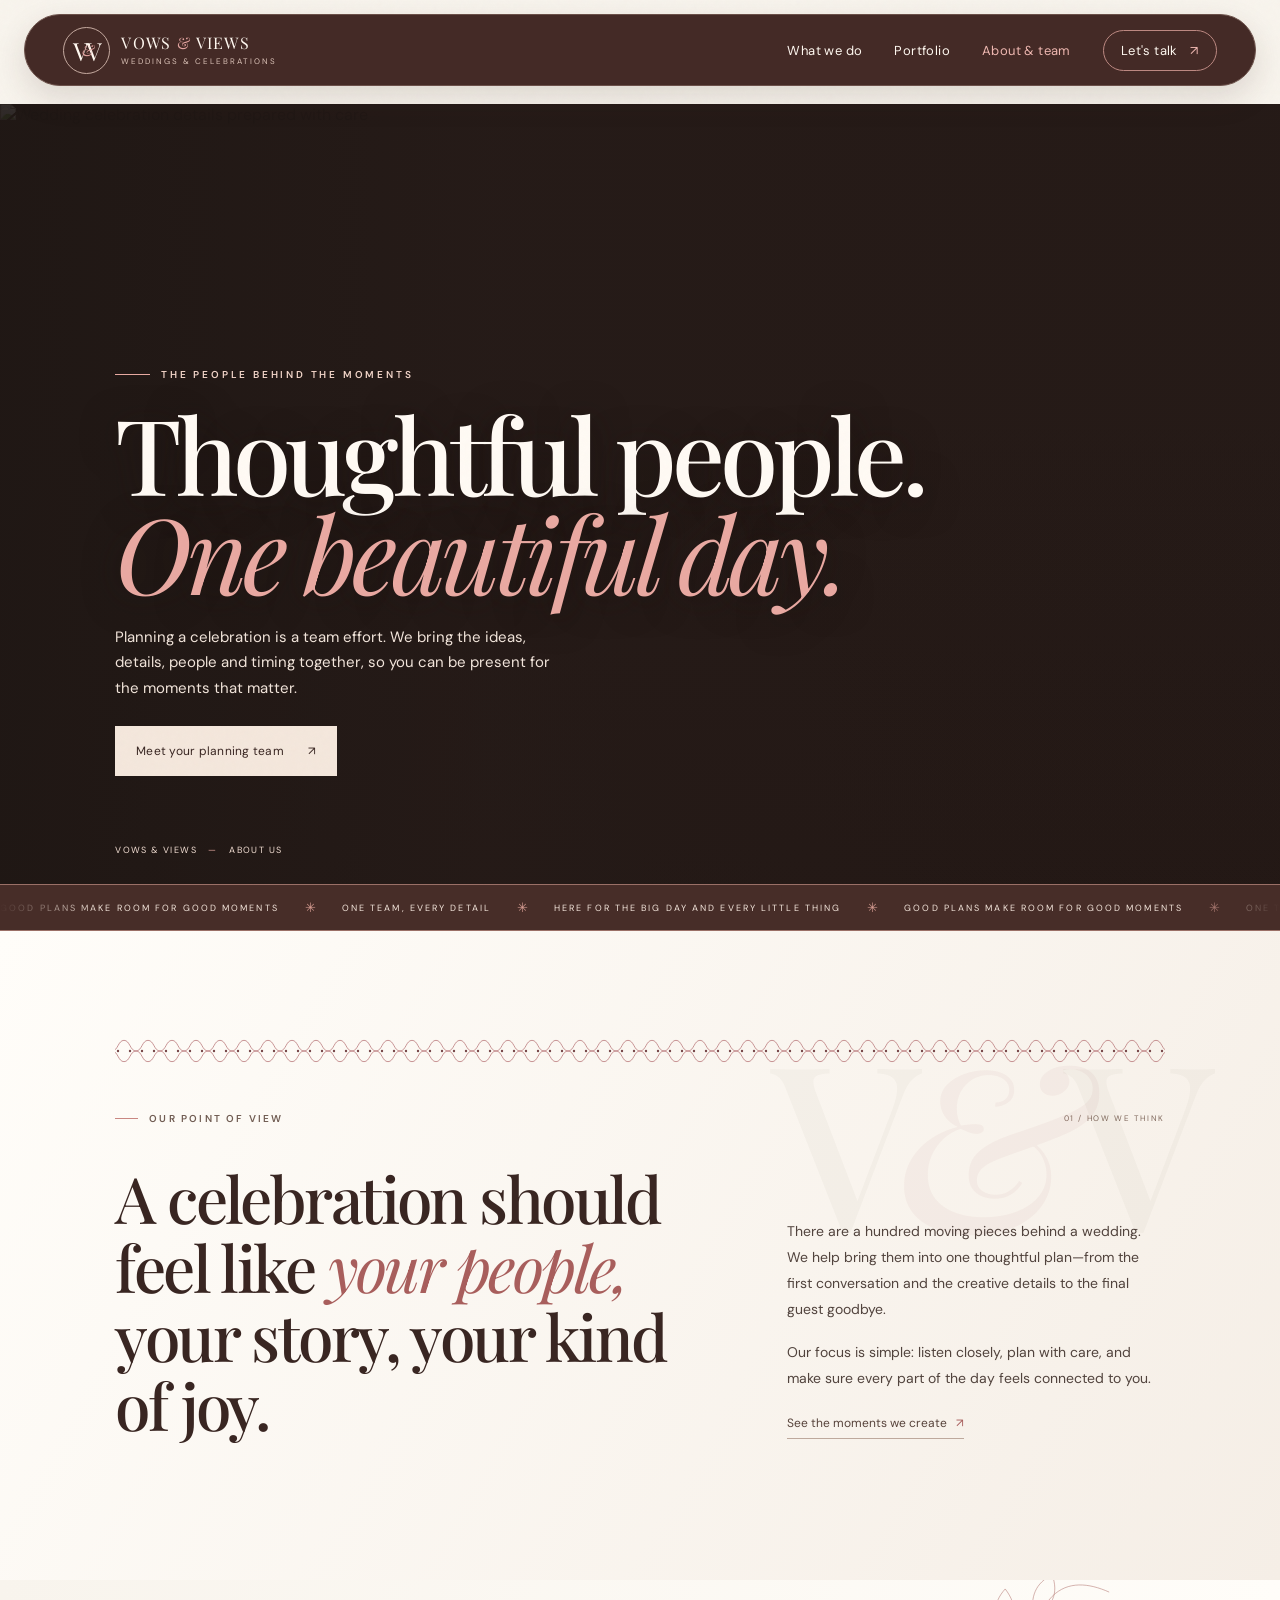
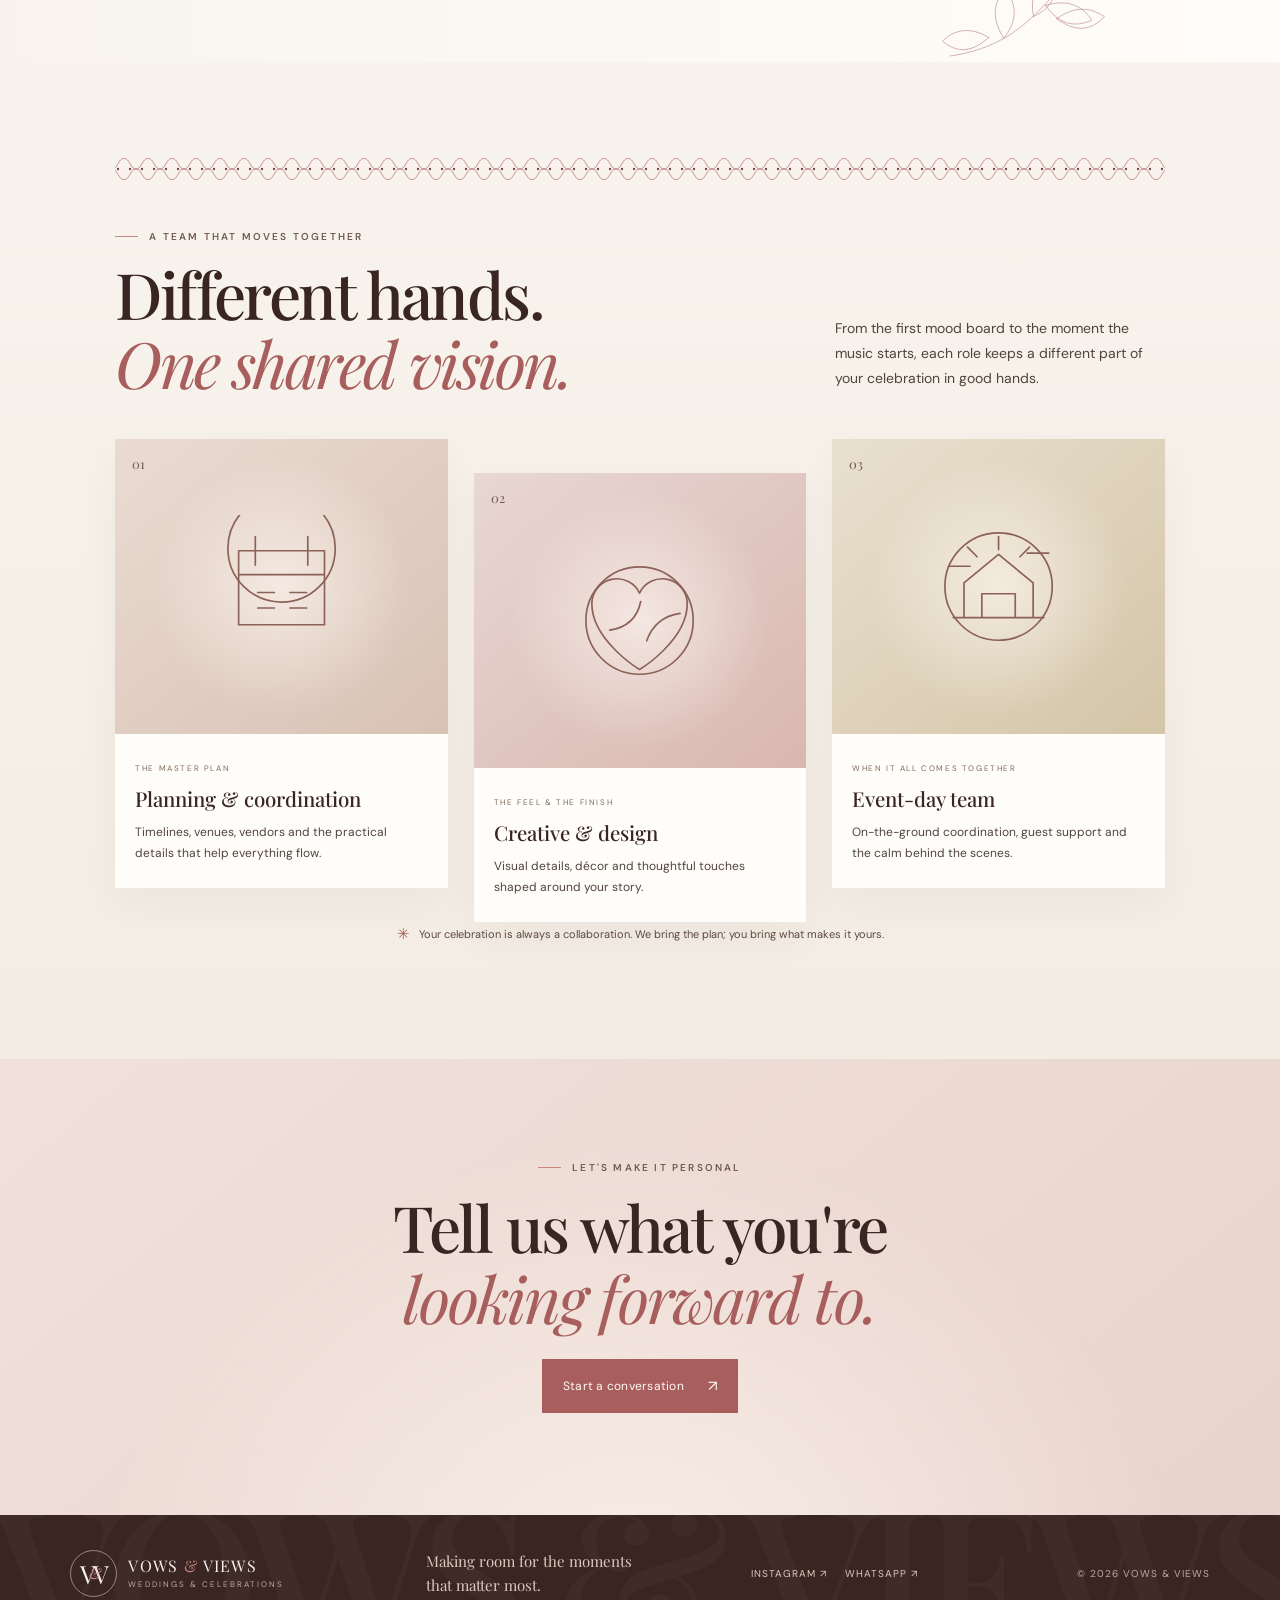
==== about.html @ a7053f5e "Build Vows and Views website" ====
<!doctype html>
<html lang="en">
<head>
  <meta charset="UTF-8" />
  <meta name="viewport" content="width=device-width, initial-scale=1" />
  <meta name="theme-color" content="#f8f4ed" />
  <meta name="description" content="Meet the planning, design and event-day roles that bring Vows & Views celebrations together." />
  <title>About & Team — Vows & Views</title>
  <link rel="preconnect" href="https://fonts.googleapis.com"><link rel="preconnect" href="https://fonts.gstatic.com" crossorigin>
  <link href="https://fonts.googleapis.com/css2?family=DM+Sans:wght@400;500;600;700&family=Playfair+Display:wght@400;500;600&display=swap" rel="stylesheet">
  <link rel="stylesheet" href="styles.css?v=restore-motif-1" />
  <link rel="stylesheet" href="motif.css?v=restore-1" />
  <link rel="stylesheet" href="about.css?v=restore-motif-1" />
</head>
<body class="about-page">
  <header class="site-header">
    <a class="brand" href="index.html" aria-label="Vows and Views home"><span class="brand-mark">V<span>&</span>V</span><span class="brand-name">VOWS <i>&</i> VIEWS<small>WEDDINGS & CELEBRATIONS</small></span></a>
    <button class="menu-toggle" aria-label="Open navigation" aria-expanded="false"><span></span><span></span></button>
    <nav class="navigation" aria-label="Main navigation"><a href="index.html#services">What we do</a><a href="portfolio.html">Portfolio</a><a class="active" href="about.html">About & team</a><a class="nav-cta" href="index.html#contact">Let's talk <span>↗</span></a></nav>
  </header>
  <main>
    <section class="about-hero">
      <div class="about-hero-image"><img src="https://images.unsplash.com/photo-1519225421980-715cb0215aed?auto=format&fit=crop&w=1800&q=85" alt="Wedding celebration details prepared with care"><div class="about-image-wash"></div></div>
      <div class="about-hero-copy"><p class="eyebrow"><span></span> THE PEOPLE BEHIND THE MOMENTS</p><h1>Thoughtful people.<br><em>One beautiful day.</em></h1><p>Planning a celebration is a team effort. We bring the ideas, details, people and timing together, so you can be present for the moments that matter.</p><a class="button button-light" href="index.html#contact">Meet your planning team <span>↗</span></a></div>
      <div class="about-hero-index">VOWS & VIEWS <span>—</span> ABOUT US</div>
    </section>
    <div class="cinema-marquee" aria-label="Thoughtful planning, beautiful celebrations"><div class="cinema-marquee-track"><span>GOOD PLANS MAKE ROOM FOR GOOD MOMENTS</span><i>✳</i><span>ONE TEAM, EVERY DETAIL</span><i>✳</i><span>HERE FOR THE BIG DAY AND EVERY LITTLE THING</span><i>✳</i><span>GOOD PLANS MAKE ROOM FOR GOOD MOMENTS</span><i>✳</i><span>ONE TEAM, EVERY DETAIL</span><i>✳</i><span>HERE FOR THE BIG DAY AND EVERY LITTLE THING</span><i>✳</i></div></div>
    <section class="about-story section-pad">
      <div class="about-story-label"><p class="eyebrow"><span></span> OUR POINT OF VIEW</p><span class="story-index">01 / HOW WE THINK</span></div>
      <div class="about-story-content"><h2>A celebration should feel like <em>your people,</em> your story, your kind of joy.</h2><div><p>There are a hundred moving pieces behind a wedding. We help bring them into one thoughtful plan—from the first conversation and the creative details to the final guest goodbye.</p><p>Our focus is simple: listen closely, plan with care, and make sure every part of the day feels connected to you.</p><a class="text-link" href="portfolio.html">See the moments we create <span>↗</span></a></div></div>
      <div class="about-story-mark" aria-hidden="true">V<span>&</span>V</div>
    </section>
    <div class="botanical-break" aria-hidden="true"><svg viewBox="0 0 240 110"><path d="M4 102C65 93 101 68 141 22 162 1 190 4 217 16M76 78C60 52 61 31 78 12c17 22 16 44-2 66Zm40-29c-5-27 3-45 25-56 9 25 1 44-25 56Zm16-15c27-8 48-2 62 20-25 11-45 4-62-20Zm-76 43c-24-14-45-12-62 5 20 17 40 15 62-5Zm91-25c22-16 43-17 64-3-18 20-39 21-64 3Z"/></svg></div>
    <section class="team-section section-pad">
      <div class="team-heading"><div><p class="eyebrow"><span></span> A TEAM THAT MOVES TOGETHER</p><h2>Different hands.<br><em>One shared vision.</em></h2></div><p>From the first mood board to the moment the music starts, each role keeps a different part of your celebration in good hands.</p></div>
      <div class="team-grid">
        <article class="team-card"><div class="team-card-art art-plan"><span>01</span><svg viewBox="0 0 120 120" aria-hidden="true"><path d="M24 30h72v62H24zM38 18v24M82 18v24M24 50h72M40 65h14M67 65h14M40 78h14M67 78h14"/><circle cx="60" cy="28" r="45"/></svg></div><div class="team-card-copy"><span>THE MASTER PLAN</span><h3>Planning & coordination</h3><p>Timelines, venues, vendors and the practical details that help everything flow.</p></div></article>
        <article class="team-card"><div class="team-card-art art-design"><span>02</span><svg viewBox="0 0 120 120" aria-hidden="true"><path d="M60 101s-40-24-40-55a21 21 0 0 1 40-9 21 21 0 0 1 40 9c0 31-40 55-40 55ZM35 68c14-2 23-10 26-24M66 77c5-14 14-21 28-23"/><circle cx="60" cy="60" r="45"/></svg></div><div class="team-card-copy"><span>THE FEEL & THE FINISH</span><h3>Creative & design</h3><p>Visual details, décor and thoughtful touches shaped around your story.</p></div></article>
        <article class="team-card"><div class="team-card-art art-day"><span>03</span><svg viewBox="0 0 120 120" aria-hidden="true"><path d="M22 86h76M31 86V57l29-24 29 24v29M46 86V66h28v20M18 43h18M84 32h18M60 18v11M34 27l8 8M86 27l-8 8"/><circle cx="60" cy="60" r="45"/></svg></div><div class="team-card-copy"><span>WHEN IT ALL COMES TOGETHER</span><h3>Event-day team</h3><p>On-the-ground coordination, guest support and the calm behind the scenes.</p></div></article>
      </div>
      <p class="team-note"><span>✳</span> Your celebration is always a collaboration. We bring the plan; you bring what makes it yours.</p>
    </section>
    <section class="about-cta"><p class="eyebrow"><span></span> LET'S MAKE IT PERSONAL</p><h2>Tell us what you're<br><em>looking forward to.</em></h2><a class="button button-rose" href="index.html#contact">Start a conversation <span>↗</span></a></section>
  </main>
  <footer class="footer"><a class="brand footer-brand" href="index.html"><span class="brand-mark">V<span>&</span>V</span><span class="brand-name">VOWS <i>&</i> VIEWS<small>WEDDINGS & CELEBRATIONS</small></span></a><p>Making room for the moments<br>that matter most.</p><div class="footer-social"><a href="index.html#contact">INSTAGRAM ↗</a><a href="index.html#contact">WHATSAPP ↗</a></div><span class="copyright">© 2026 VOWS & VIEWS</span></footer>
  <script src="https://cdnjs.cloudflare.com/ajax/libs/gsap/3.13.0/gsap.min.js" defer></script>
  <script src="https://cdnjs.cloudflare.com/ajax/libs/gsap/3.13.0/ScrollTrigger.min.js" defer></script>
  <script src="script.js?v=restore-motif-1" defer></script>
</body>
</html>
---- styles.css ----
:root{--ivory:#f8f4ed;--paper:#fffdf9;--brown:#4c302b;--ink:#342421;--rose:#c98782;--rose-dark:#a85e5c;--muted:#857a71;--line:#e6ddd2;--serif:'Playfair Display',Georgia,serif;--sans:'DM Sans',Arial,sans-serif}*{box-sizing:border-box}html{scroll-behavior:smooth}body{margin:0;background:var(--ivory);color:var(--ink);font-family:var(--sans);-webkit-font-smoothing:antialiased}a{color:inherit;text-decoration:none}.site-header{height:82px;padding:0 7.4%;display:flex;align-items:center;justify-content:space-between;border-bottom:1px solid rgba(76,48,43,.1);position:relative;z-index:5;background:var(--ivory)}.brand{display:flex;align-items:center;gap:11px;color:var(--brown)}.brand-mark{position:relative;font-family:var(--serif);font-size:25px;letter-spacing:-3px;white-space:nowrap;border:1px solid #bda79b;border-radius:50%;width:47px;height:47px;flex:0 0 47px;display:flex;align-items:center;justify-content:center;padding-right:2px}.brand-mark span{position:absolute;font-style:italic;color:var(--rose);font-size:15px;left:50%;top:50%;transform:translate(-50%,-50%)}.brand-name{font-family:var(--serif);font-size:17px;letter-spacing:1.3px;line-height:1}.brand-name i{color:var(--rose);font-style:normal}.brand-name small{font-family:var(--sans);display:block;font-size:7px;letter-spacing:2px;margin-top:6px;color:#90796d}.navigation{display:flex;align-items:center;gap:39px;font-size:11px;letter-spacing:.4px;color:#594742}.navigation>a:not(.nav-cta):hover,.footer-social a:hover{color:var(--rose-dark)}.nav-cta{border-bottom:1px solid var(--rose-dark);padding:11px 0;color:var(--brown)}.nav-cta span{margin-left:12px;color:var(--rose-dark)}.menu-toggle{display:none}.hero{min-height:650px;height:calc(100svh - 82px);max-height:840px;padding:5.1% 7.4% 5.4%;display:grid;grid-template-columns:.86fr 1.14fr;gap:5.4%;position:relative}.hero-copy{display:flex;flex-direction:column;justify-content:center;align-items:flex-start;padding:0 0 34px}.eyebrow{font-size:9px;letter-spacing:2px;font-weight:600;color:#886b5d;display:flex;align-items:center;gap:11px;margin:0 0 23px}.eyebrow>span{width:23px;height:1px;background:var(--rose)}h1,h2,h3,p{margin-top:0}.hero h1{font:500 clamp(52px,6.25vw,88px)/.99 var(--serif);letter-spacing:-2.7px;color:var(--brown);margin:0 0 24px}.hero h1 em,h2 em{font-weight:400;color:var(--rose-dark)}.hero-intro{font-size:13px;line-height:1.8;color:#74675f;max-width:330px;margin-bottom:27px}.hero-actions{display:flex;align-items:center;gap:24px}.button{display:inline-flex;align-items:center;gap:25px;padding:15px 19px;font-size:10px;letter-spacing:.25px;transition:transform .2s,background .2s}.button:hover{transform:translateY(-2px)}.button-dark{background:var(--brown);color:#fffaf4}.button-dark span,.button-rose span{font-size:15px}.text-link{font-size:10px;border-bottom:1px solid #bea99d;padding-bottom:7px;color:#57433b}.text-link span{margin-left:6px;color:var(--rose-dark)}.hero-note{display:flex;align-items:center;gap:12px;font-size:9px;line-height:1.6;letter-spacing:.4px;color:#8d7b70;margin-top:59px}.note-line{width:32px;height:1px;background:var(--rose)}.hero-visual{position:relative;min-height:440px;height:100%;max-height:650px;padding:0 0 32px 26px}.hero-visual:before{content:"";position:absolute;left:0;top:28px;width:52%;height:64%;border:1px solid #d7b7a9}.hero-visual>img{width:100%;height:calc(100% - 18px);object-fit:cover;position:relative;z-index:1;filter:saturate(.82)}.photo-label{position:absolute;bottom:0;left:26px;right:0;display:flex;justify-content:space-between;color:#826d62;font-size:8px;letter-spacing:1.4px}.photo-label b{font-weight:500}.hero-stamp{position:absolute;z-index:2;left:-33px;bottom:82px;width:85px;height:85px;border-radius:50%;background:#f5e8df;color:var(--brown);font:13px/1.1 var(--serif);display:grid;place-content:center;transform:rotate(-12deg);text-align:center;box-shadow:0 4px 22px #4c302b18}.hero-stamp i{color:var(--rose-dark)}.hero-stamp span{position:absolute;right:-9px;top:1px;color:var(--rose);font:17px var(--sans)}.hero-index{position:absolute;bottom:20px;left:7.4%;font-size:8px;letter-spacing:1.1px;color:#907e72}.hero-index span{color:var(--rose);padding:0 8px}.section-pad{padding-left:11%;padding-right:11%}.intro{padding-top:111px;padding-bottom:124px;background:var(--paper)}.section-kicker{font-size:9px;letter-spacing:1.8px;color:#8d7466}.section-kicker span{color:var(--rose);margin-left:8px;font-size:12px}.intro-content{display:grid;grid-template-columns:1.2fr .8fr;gap:12%;margin-top:28px;align-items:end}.intro h2,.section-heading h2,.portfolio h2,.approach h2,.contact h2{font:500 clamp(35px,4.2vw,58px)/1.13 var(--serif);letter-spacing:-1.4px;color:var(--brown);margin:0}.intro-content>div{padding-bottom:3px}.intro-content>div>p{font-size:12px;line-height:1.9;color:#796e67;margin-bottom:20px;max-width:390px}.services{padding-top:110px;padding-bottom:98px}.section-heading,.portfolio-top{display:flex;justify-content:space-between;align-items:end;margin-bottom:38px}.section-heading h2,.portfolio h2{margin-top:0}.section-heading .eyebrow,.portfolio .eyebrow{margin-bottom:17px}.heading-aside,.portfolio-top>p{font-size:11px;line-height:1.8;color:#8a7b72;margin-bottom:5px}.service-grid{display:grid;grid-template-columns:1.22fr 1fr 1fr;gap:19px}.service-image{position:relative;height:clamp(220px,27vw,355px);overflow:hidden;background:#eadfd5}.service-image img{width:100%;height:100%;object-fit:cover;transition:transform .55s;filter:saturate(.82)}.service-card:hover .service-image img{transform:scale(1.04)}.service-number{position:absolute;top:12px;left:13px;background:var(--ivory);color:var(--brown);font:11px var(--serif);width:29px;height:29px;border-radius:50%;display:grid;place-items:center}.service-info{display:flex;justify-content:space-between;gap:12px;padding:17px 0 8px;border-bottom:1px solid var(--line)}.service-info h3{font:500 18px var(--serif);color:var(--brown);margin:0 0 8px}.service-info p{font-size:10px;line-height:1.75;color:#83766e;margin:0;max-width:290px}.service-info>a{color:var(--rose-dark);font-size:17px;padding-top:2px}.service-foot{border-top:1px solid var(--line);margin-top:34px;padding-top:17px;display:grid;grid-template-columns:1fr 2.2fr 1fr;gap:15px;align-items:center}.service-foot>span{font-size:8px;letter-spacing:1.4px;color:#967f72}.service-foot p{margin:0;font-size:10px;color:#776a62}.service-foot>a{font-size:9px;color:var(--brown);text-align:right}.service-foot>a span{color:var(--rose-dark);padding-left:6px}.quote-band{background:#eadbd4;text-align:center;min-height:280px;display:flex;flex-direction:column;align-items:center;justify-content:center;position:relative;overflow:hidden}.quote-band:before,.quote-band:after{content:"✳";font-size:145px;color:#f4eae3;position:absolute;opacity:.6;top:45px}.quote-band:before{left:8%}.quote-band:after{right:8%}.quote-ornament{font:50px var(--serif);height:35px;color:var(--rose-dark)}.quote-band p{font:500 clamp(27px,3.8vw,43px)/1.2 var(--serif);color:var(--brown);margin:10px 0 17px;z-index:1}.quote-band p em{color:var(--rose-dark)}.quote-band>span{font-size:8px;letter-spacing:2px;color:#8d7466}.portfolio{padding-top:109px;padding-bottom:108px;background:var(--paper)}.portfolio-top{align-items:end}.portfolio-top>p{max-width:275px}.gallery{display:grid;grid-template-columns:1.2fr 1fr 1fr;gap:17px;align-items:start}.gallery figure{margin:0}.gallery figure:nth-child(2){margin-top:55px}.gallery figure:nth-child(3){margin-top:105px}.gallery img{width:100%;height:clamp(220px,28vw,365px);object-fit:cover;filter:saturate(.78)}.gallery figure:nth-child(2) img,.gallery figure:nth-child(3) img{height:clamp(190px,22vw,292px)}.gallery figcaption{display:flex;justify-content:space-between;padding:12px 0;border-bottom:1px solid var(--line);font-size:8px;letter-spacing:1.1px;color:#79675d}.gallery figcaption span{color:var(--rose-dark);font-size:12px}.gallery-note{font-size:9px;color:#a18e82;margin-top:20px;text-align:right}.approach{padding-top:100px;padding-bottom:103px;display:grid;grid-template-columns:1fr 1fr;gap:9%;align-items:center}.approach-photo{height:470px;position:relative}.approach-photo img{width:100%;height:100%;object-fit:cover;filter:saturate(.77)}.approach-photo span{position:absolute;bottom:0;left:0;background:var(--paper);padding:13px 17px;font-size:8px;letter-spacing:1.2px;color:#846f64}.approach-copy .eyebrow{margin-bottom:18px}.approach h2{font-size:clamp(34px,4vw,52px);margin-bottom:30px}.steps>div{display:grid;grid-template-columns:38px 1fr;gap:10px;border-top:1px solid var(--line);padding:15px 0}.steps>div>b{font:13px var(--serif);color:var(--rose-dark)}.steps p{margin:0}.steps strong{display:block;font:500 15px var(--serif);color:var(--brown);margin-bottom:5px}.steps p span{font-size:10px;line-height:1.65;color:#80736b;display:block;max-width:310px}.contact{position:relative;background:#eee1db;text-align:center;padding-top:92px;padding-bottom:84px;overflow:hidden}.contact-flower{position:absolute;right:10%;top:12%;font-size:150px;color:#f5eeea;line-height:1}.contact .eyebrow{justify-content:center;margin-bottom:18px}.contact h2{font-size:clamp(42px,5vw,66px);position:relative}.contact-text{font-size:11px;color:#786b65;margin:18px 0 22px}.contact-actions{display:flex;justify-content:center;align-items:center;gap:22px;position:relative}.button-rose{background:var(--rose-dark);color:#fffaf4}.contact-phone{font-size:10px;border-bottom:1px solid #b99b8f;padding:0 0 7px}.contact-phone span{color:var(--rose-dark);margin-left:7px}.contact>small{display:block;font-size:8px;letter-spacing:1.5px;color:#8f7a6e;margin-top:34px}.footer{padding:33px 7.4%;display:grid;grid-template-columns:1.1fr 1fr 1fr auto;align-items:center;background:var(--brown);color:#f8f0e9;gap:22px}.footer .brand{color:#f8f0e9}.footer .brand-mark{border-color:#9f857a}.footer .brand-name small{color:#c1a99b}.footer>p{font:13px/1.6 var(--serif);color:#dbcac0;margin:0}.footer-social{display:flex;gap:18px}.footer-social a,.copyright{font-size:8px;letter-spacing:1px;color:#ddc9bd}.copyright{color:#bda99e}
@media(min-width:1500px){.hero,.site-header,.footer{padding-left:max(7.4%,calc((100vw - 1640px)/2));padding-right:max(7.4%,calc((100vw - 1640px)/2))}.hero-index{left:max(7.4%,calc((100vw - 1640px)/2))}.section-pad{padding-left:max(11%,calc((100vw - 1380px)/2));padding-right:max(11%,calc((100vw - 1380px)/2))}}
@media(max-width:900px){.site-header{padding:0 5%;height:72px}.navigation{gap:22px}.hero{height:auto;min-height:570px;padding:6% 5% 8%;gap:4%;grid-template-columns:.9fr 1.1fr}.hero h1{font-size:clamp(50px,7vw,67px)}.hero-visual{min-height:430px}.hero-index{left:5%}.section-pad{padding-left:7%;padding-right:7%}.intro{padding-top:85px;padding-bottom:90px}.services,.portfolio{padding-top:85px;padding-bottom:85px}.service-grid{gap:13px}.service-info h3{font-size:16px}.service-foot{grid-template-columns:1fr 2fr}.service-foot>a{grid-column:2;text-align:left}.approach{padding-top:80px;padding-bottom:80px;gap:6%}.approach-photo{height:420px}.footer{padding:28px 5%;grid-template-columns:1fr 1fr}.footer-social{justify-content:flex-end}.copyright{text-align:right}}
@media(max-width:640px){.site-header{height:68px;padding:0 5.2%}.brand-mark{width:40px;height:40px;font-size:25px}.brand-name{font-size:15px}.menu-toggle{display:flex;border:0;background:none;width:42px;height:42px;flex-direction:column;gap:5px;align-items:center;justify-content:center;cursor:pointer}.menu-toggle span{height:1px;width:21px;background:var(--brown);transition:.2s}.menu-toggle[aria-expanded="true"] span:first-child{transform:translateY(3px) rotate(45deg)}.menu-toggle[aria-expanded="true"] span:last-child{transform:translateY(-3px) rotate(-45deg)}.navigation{display:none;position:absolute;top:68px;left:0;right:0;background:var(--ivory);padding:18px 6% 25px;flex-direction:column;align-items:stretch;gap:0;border-bottom:1px solid var(--line);box-shadow:0 10px 20px #4c302b0d}.navigation.open{display:flex}.navigation>a{padding:14px 0;border-bottom:1px solid var(--line)}.navigation .nav-cta{border-bottom:0}.hero{display:flex;flex-direction:column-reverse;padding:16px 5.2% 55px;gap:27px;min-height:0;height:auto}.hero-visual{height:65vw;min-height:255px;max-height:390px;padding:0 0 22px 16px}.hero-visual:before{top:15px;width:57%;height:64%}.hero-visual>img{height:100%}.photo-label{left:16px;bottom:0;font-size:7px}.hero-stamp{width:68px;height:68px;left:-20px;bottom:57px;font-size:11px}.hero-copy{padding:0}.hero-copy .eyebrow{font-size:8px;margin-bottom:14px}.hero h1{font-size:clamp(53px,15vw,72px);letter-spacing:-1.8px;margin-bottom:14px}.hero-intro{font-size:12px;line-height:1.7;max-width:320px;margin-bottom:19px}.hero-actions{gap:17px;flex-wrap:wrap}.button{padding:14px 15px;gap:14px;font-size:9px}.text-link{font-size:9px}.hero-note{display:none}.hero-index{bottom:17px;left:5.2%;font-size:7px}.section-pad{padding-left:6%;padding-right:6%}.intro{padding-top:67px;padding-bottom:72px}.intro-content{display:block;margin-top:20px}.intro h2,.section-heading h2,.portfolio h2{font-size:39px}.intro-content>div{margin-top:18px}.intro-content>div>p{font-size:11px}.services{padding-top:69px;padding-bottom:68px}.section-heading,.portfolio-top{display:block;margin-bottom:24px}.section-heading h2,.portfolio h2{margin-bottom:14px}.heading-aside,.portfolio-top>p{font-size:10px}.service-grid{display:flex;flex-direction:column;gap:25px}.service-image{height:78vw;max-height:390px;min-height:250px}.service-card:not(.service-feature) .service-image{height:69vw}.service-info{padding:12px 0 11px}.service-info h3{font-size:18px}.service-info p{font-size:10px;max-width:290px}.service-foot{display:block;margin-top:25px;padding-top:16px}.service-foot p{font-size:10px;margin:9px 0 11px}.service-foot>a{font-size:9px}.quote-band{min-height:225px;padding:30px 5%}.quote-band:before,.quote-band:after{font-size:85px;top:70px}.quote-band:before{left:2%}.quote-band:after{right:2%}.quote-band p{font-size:30px}.portfolio{padding-top:67px;padding-bottom:69px}.gallery{grid-template-columns:1fr 1fr;gap:12px}.gallery figure:nth-child(2),.gallery figure:nth-child(3){margin-top:0}.gallery figure:first-child{grid-column:1/-1}.gallery img{height:57vw;max-height:310px}.gallery figure:first-child img{height:77vw;max-height:390px}.gallery figure:nth-child(2) img,.gallery figure:nth-child(3) img{height:45vw}.gallery figcaption{font-size:7px;padding:9px 0}.gallery-note{font-size:8px;text-align:left;line-height:1.6}.approach{padding-top:67px;padding-bottom:70px;display:flex;flex-direction:column;gap:28px;align-items:stretch}.approach-photo{height:76vw;min-height:270px;max-height:390px}.approach-copy h2{font-size:39px;margin-bottom:22px}.steps>div{padding:13px 0}.contact{padding-top:69px;padding-bottom:65px}.contact-flower{font-size:85px;right:3%;top:7%}.contact h2{font-size:44px}.contact-text{font-size:10px;max-width:260px;margin:14px auto 20px;line-height:1.6}.contact-actions{flex-direction:column;gap:16px}.contact>small{font-size:7px;line-height:1.6;margin-top:27px}.footer{padding:28px 6%;grid-template-columns:1fr 1fr;gap:19px 10px}.footer>p{font-size:11px}.footer-social{flex-direction:column;gap:8px}.footer-social a,.copyright{font-size:7px}.copyright{grid-column:1/-1;text-align:left;border-top:1px solid #755750;padding-top:14px}}
@media(prefers-reduced-motion:reduce){html{scroll-behavior:auto}*,*:before,*:after{transition:none!important}}

/* Modern type scale and fluid layout refinements */
:root{--serif:'Playfair Display',Georgia,serif;--sans:'DM Sans',Arial,sans-serif}
body{font-size:16px}
.site-header{height:clamp(72px,7vw,96px);padding-inline:clamp(24px,5.5vw,104px)}
.navigation{gap:clamp(22px,3vw,48px);font-size:clamp(12px,.78vw,14px)}
.brand-name{font-size:clamp(16px,1.15vw,20px)}
.brand-name small{font-size:8px}
.hero{height:min(calc(100svh - clamp(72px,7vw,96px)),980px);min-height:690px;max-height:none;padding:clamp(54px,6vw,100px) clamp(24px,5.5vw,104px) 86px;grid-template-columns:minmax(0,.88fr) minmax(0,1.12fr);gap:clamp(34px,5vw,90px)}
.hero-copy{padding-bottom:20px}
.eyebrow{font-size:clamp(10px,.72vw,12px);letter-spacing:2.2px;margin-bottom:clamp(20px,2vw,30px)}
.hero h1{font-size:clamp(58px,6.2vw,104px);line-height:.98;letter-spacing:-.045em;margin-bottom:clamp(20px,2vw,30px)}
.hero-intro{font-size:clamp(15px,1.05vw,18px);line-height:1.75;max-width:410px;margin-bottom:30px}
.button{font-size:clamp(12px,.78vw,14px);padding:17px 21px;gap:24px}
.text-link{font-size:clamp(12px,.78vw,14px)}
.hero-note{font-size:11px;margin-top:clamp(36px,5vw,70px)}
.hero-visual{min-height:0;max-height:none;height:100%;padding:0 0 28px clamp(18px,2vw,32px)}
.hero-visual>img{height:100%;object-fit:cover}
.hero-index{left:clamp(24px,5.5vw,104px);font-size:10px;bottom:23px}
.photo-label{font-size:10px;left:clamp(18px,2vw,32px)}
.section-pad{padding-left:clamp(24px,9vw,180px);padding-right:clamp(24px,9vw,180px)}
.intro{padding-top:clamp(82px,9vw,140px);padding-bottom:clamp(86px,10vw,155px)}
.section-kicker{font-size:11px}
.intro h2,.section-heading h2,.portfolio h2,.approach h2,.contact h2{font-size:clamp(40px,4.5vw,72px);line-height:1.1}
.intro-content>div>p{font-size:clamp(14px,.95vw,17px);line-height:1.85}
.services,.portfolio{padding-top:clamp(80px,8vw,130px);padding-bottom:clamp(80px,8vw,130px)}
.heading-aside,.portfolio-top>p{font-size:clamp(13px,.9vw,16px)}
.service-grid{gap:clamp(16px,2vw,30px)}
.service-image{height:clamp(250px,28vw,440px)}
.service-info h3{font-size:clamp(19px,1.5vw,25px)}
.service-info p{font-size:clamp(12px,.85vw,15px);line-height:1.7}
.service-foot>span,.service-foot>a{font-size:10px}.service-foot p{font-size:13px}
.gallery{gap:clamp(14px,2vw,28px)}
.gallery img{height:clamp(260px,30vw,440px)}
.gallery figure:nth-child(2) img,.gallery figure:nth-child(3) img{height:clamp(220px,24vw,340px)}
.gallery figcaption{font-size:10px}
.gallery-note{font-size:11px}
.approach{padding-top:clamp(80px,8vw,135px);padding-bottom:clamp(80px,8vw,135px);gap:clamp(40px,7vw,110px)}
.approach-photo{height:clamp(400px,42vw,620px)}
.steps strong{font-size:18px}.steps p span{font-size:13px;line-height:1.7}
.contact{padding-top:clamp(76px,8vw,125px);padding-bottom:clamp(70px,7vw,110px)}
.contact-text{font-size:14px}.contact-phone{font-size:13px}.contact>small{font-size:10px}
.footer{padding:34px clamp(24px,5.5vw,104px)}.footer>p{font-size:15px}.footer-social a,.copyright{font-size:10px}
@media(min-width:1500px){.hero,.site-header,.footer{padding-left:clamp(90px,7vw,160px);padding-right:clamp(90px,7vw,160px)}.hero-index{left:clamp(90px,7vw,160px)}.section-pad{padding-left:clamp(120px,10vw,230px);padding-right:clamp(120px,10vw,230px)}}
@media(max-width:900px){.hero{height:auto;min-height:610px;padding:58px 5% 70px;gap:4%;grid-template-columns:.9fr 1.1fr}.hero h1{font-size:clamp(50px,7vw,72px)}.hero-intro{font-size:14px}.hero-visual{min-height:430px}.section-pad{padding-left:7%;padding-right:7%}.service-info p{font-size:12px}.steps p span{font-size:12px}}
@media(max-width:640px){.site-header{height:68px;padding:0 5.2%}.brand-name{font-size:15px}.brand-name small{font-size:7px}.hero{display:flex;flex-direction:column-reverse;padding:16px 5.2% 55px;gap:24px;min-height:0;height:auto}.hero-visual{height:65vw;min-height:255px;max-height:390px;padding:0 0 22px 16px}.hero-visual>img{height:100%}.hero h1{font-size:clamp(53px,14vw,76px);letter-spacing:-.045em;margin-bottom:14px}.hero-intro{font-size:14px;line-height:1.7;max-width:340px;margin-bottom:19px}.hero-copy .eyebrow{font-size:9px;margin-bottom:14px}.hero-index{left:5.2%;bottom:17px;font-size:8px}.photo-label{font-size:8px;left:16px}.hero-actions{gap:17px}.button{padding:14px 15px;gap:14px;font-size:11px}.text-link{font-size:11px}.hero-note{display:none}.section-pad{padding-left:6%;padding-right:6%}.intro{padding-top:67px;padding-bottom:72px}.intro-content{display:block;margin-top:20px}.intro h2,.section-heading h2,.portfolio h2{font-size:clamp(36px,10vw,45px)}.intro-content>div{margin-top:18px}.intro-content>div>p{font-size:14px}.services{padding-top:69px;padding-bottom:68px}.section-heading,.portfolio-top{display:block;margin-bottom:24px}.section-heading h2,.portfolio h2{margin-bottom:14px}.heading-aside,.portfolio-top>p{font-size:13px}.service-grid{display:flex;flex-direction:column;gap:25px}.service-image{height:78vw;max-height:390px;min-height:250px}.service-card:not(.service-feature) .service-image{height:69vw}.service-info{padding:12px 0 11px}.service-info h3{font-size:20px}.service-info p{font-size:13px;max-width:330px}.service-foot{display:block;margin-top:25px;padding-top:16px}.service-foot p{font-size:12px;margin:9px 0 11px}.service-foot>a{font-size:11px}.quote-band{min-height:225px;padding:30px 5%}.portfolio{padding-top:67px;padding-bottom:69px}.gallery{grid-template-columns:1fr 1fr;gap:12px}.gallery figure:nth-child(2),.gallery figure:nth-child(3){margin-top:0}.gallery figure:first-child{grid-column:1/-1}.gallery img{height:57vw;max-height:310px}.gallery figure:first-child img{height:77vw;max-height:390px}.gallery figure:nth-child(2) img,.gallery figure:nth-child(3) img{height:45vw}.gallery figcaption{font-size:8px;padding:9px 0}.gallery-note{font-size:10px;text-align:left;line-height:1.6}.approach{padding-top:67px;padding-bottom:70px;display:flex;flex-direction:column;gap:28px;align-items:stretch}.approach-photo{height:76vw;min-height:270px;max-height:390px}.approach-copy h2{font-size:clamp(36px,10vw,45px);margin-bottom:22px}.steps>div{padding:13px 0}.steps strong{font-size:17px}.steps p span{font-size:12px}.contact{padding-top:69px;padding-bottom:65px}.contact h2{font-size:clamp(40px,11vw,50px)}.contact-text{font-size:13px;max-width:280px;margin:14px auto 20px;line-height:1.6}.contact-actions{flex-direction:column;gap:16px}.contact>small{font-size:8px;line-height:1.6;margin-top:27px}.footer{padding:28px 6%;grid-template-columns:1fr 1fr;gap:19px 10px}.footer>p{font-size:12px}.footer-social{flex-direction:column;gap:8px}.footer-social a,.copyright{font-size:8px}.copyright{grid-column:1/-1;text-align:left;border-top:1px solid #755750;padding-top:14px}}

/* Subtle looped border motif, adapted from the supplied reference image */
.pattern-divider{height:42px;width:100%;background-color:var(--ivory);background-image:url("data:image/svg+xml,%3Csvg xmlns='http://www.w3.org/2000/svg' width='72' height='42' viewBox='0 0 72 42'%3E%3Cg fill='none' stroke='%23b46d70' stroke-width='1.1'%3E%3Cpath d='M0 21C9 21 9 5 18 5S27 21 36 21 45 5 54 5s9 16 18 16M0 21c9 0 9 16 18 16s9-16 18-16 9 16 18 16 9-16 18-16'/%3E%3C/g%3E%3Cg fill='%23774647'%3E%3Ccircle cx='9' cy='21' r='1.8'/%3E%3Ccircle cx='27' cy='21' r='1.8'/%3E%3Ccircle cx='45' cy='21' r='1.8'/%3E%3Ccircle cx='63' cy='21' r='1.8'/%3E%3C/g%3E%3C/svg%3E");background-repeat:repeat-x;background-position:center}
.services:before,.portfolio:before{content:"";display:block;height:42px;margin:calc(clamp(80px,8vw,130px)*-1) 0 clamp(42px,5vw,75px);background-color:var(--ivory);background-image:url("data:image/svg+xml,%3Csvg xmlns='http://www.w3.org/2000/svg' width='72' height='42' viewBox='0 0 72 42'%3E%3Cg fill='none' stroke='%23b46d70' stroke-width='1.1'%3E%3Cpath d='M0 21C9 21 9 5 18 5S27 21 36 21 45 5 54 5s9 16 18 16M0 21c9 0 9 16 18 16s9-16 18-16 9 16 18 16 9-16 18-16'/%3E%3C/g%3E%3Cg fill='%23774647'%3E%3Ccircle cx='9' cy='21' r='1.8'/%3E%3Ccircle cx='27' cy='21' r='1.8'/%3E%3Ccircle cx='45' cy='21' r='1.8'/%3E%3Ccircle cx='63' cy='21' r='1.8'/%3E%3C/g%3E%3C/svg%3E");background-repeat:repeat-x;background-position:center}
.portfolio-page .portfolio-collection:before{content:"";display:block;height:42px;margin:-clamp(70px,8vw,120px) 0 clamp(42px,5vw,75px);background-color:var(--ivory);background-image:url("data:image/svg+xml,%3Csvg xmlns='http://www.w3.org/2000/svg' width='72' height='42' viewBox='0 0 72 42'%3E%3Cg fill='none' stroke='%23b46d70' stroke-width='1.1'%3E%3Cpath d='M0 21C9 21 9 5 18 5S27 21 36 21 45 5 54 5s9 16 18 16M0 21c9 0 9 16 18 16s9-16 18-16 9 16 18 16 9-16 18-16'/%3E%3C/g%3E%3Cg fill='%23774647'%3E%3Ccircle cx='9' cy='21' r='1.8'/%3E%3Ccircle cx='27' cy='21' r='1.8'/%3E%3Ccircle cx='45' cy='21' r='1.8'/%3E%3Ccircle cx='63' cy='21' r='1.8'/%3E%3C/g%3E%3C/svg%3E");background-repeat:repeat-x;background-position:center}
/* Portfolio page: photographic collection with simple, original botanical accents */
.portfolio-page .navigation .active{color:var(--rose-dark)}
.portfolio-hero,.quote-band{background-image:url("data:image/svg+xml,%3Csvg xmlns='http://www.w3.org/2000/svg' width='84' height='84' viewBox='0 0 84 84'%3E%3Cg fill='none' stroke='%23b9a99a' stroke-opacity='.13' stroke-width='2'%3E%3Cpath d='M0 21c10 0 10-16 21-16s10 16 21 16 10-16 21-16 10 16 21 16M0 21c10 0 10 16 21 16s10-16 21-16 10 16 21 16 10-16 21-16M0 63c10 0 10-16 21-16s10 16 21 16 10-16 21-16 10 16 21 16M0 63c10 0 10 16 21 16s10-16 21-16 10 16 21 16 10-16 21-16M21 0c0 10 16 10 16 21s-16 10-16 21 16 10 16 21-16 10-16 21M63 0c0 10-16 10-16 21s16 10 16 21-16 10-16 21 16 10 16 21'/%3E%3C/g%3E%3C/svg%3E");background-repeat:repeat}
.portfolio-home-link{margin-top:24px}.gallery-note a{color:var(--rose-dark);text-decoration:underline;text-underline-offset:3px}
.portfolio-hero{min-height:min(760px,calc(100svh - 90px));padding:clamp(52px,7vw,110px) clamp(24px,8vw,150px) 76px;display:grid;grid-template-columns:.8fr 1.2fr;gap:clamp(36px,7vw,110px);align-items:center;position:relative;overflow:hidden}
.portfolio-hero-copy{position:relative;z-index:2}.portfolio-hero-copy .eyebrow{font-size:10px}.portfolio-hero h1{font:500 clamp(52px,6.5vw,92px)/1.02 var(--serif);letter-spacing:-.045em;color:var(--brown);margin:0 0 22px}.portfolio-hero h1 em{color:var(--rose-dark);font-weight:400}.portfolio-hero-copy>p:not(.eyebrow){font-size:clamp(14px,1vw,17px);line-height:1.85;color:#796e67;max-width:430px;margin-bottom:28px}.portfolio-hero-photo{height:clamp(400px,45vw,650px);position:relative;padding:0 0 25px 25px}.portfolio-hero-photo:before{content:"";position:absolute;left:0;top:25px;width:48%;height:67%;border:1px solid #d7b7a9}.portfolio-hero-photo img{width:100%;height:100%;object-fit:cover;position:relative;z-index:1;filter:saturate(.8)}.hero-photo-caption{position:absolute;z-index:2;bottom:0;left:25px;right:0;display:flex;justify-content:space-between;font-size:9px;letter-spacing:1.4px;color:#856f63}.hero-photo-caption i{font-size:14px;color:var(--rose);font-style:normal}.floral-seal{position:absolute;z-index:3;right:-30px;top:17%;width:88px;height:88px;border-radius:50%;background:#f5e8df;display:grid;place-items:center;color:var(--brown);font:24px var(--serif);box-shadow:0 8px 28px #4c302b18}.floral-seal:before{content:"✳";position:absolute;inset:-9px;border:1px solid #d4afa0;border-radius:50%;color:var(--rose);font:12px var(--sans);display:grid;place-items:start center;padding-top:2px}.floral-seal i{font-size:13px;color:var(--rose);font-style:italic}.portfolio-hero-index{position:absolute;bottom:24px;left:clamp(24px,8vw,150px);font-size:9px;letter-spacing:1.3px;color:#907e72}.portfolio-hero-index span{color:var(--rose);padding:0 8px}
.portfolio-collection{padding:clamp(70px,8vw,120px) clamp(24px,9vw,180px) clamp(76px,9vw,140px);background:var(--paper)}.portfolio-intro{display:flex;align-items:end;justify-content:space-between;gap:30px;margin-bottom:38px}.portfolio-intro h2,.portfolio-cta h2{font:500 clamp(39px,4.6vw,67px)/1.1 var(--serif);letter-spacing:-.035em;color:var(--brown);margin:0}.portfolio-intro h2 em,.portfolio-cta h2 em{font-weight:400;color:var(--rose-dark)}.portfolio-intro .eyebrow{margin-bottom:15px}.portfolio-intro>p{font-size:14px;color:#82766e;line-height:1.8;max-width:300px;margin:0 0 5px}.portfolio-filters{display:flex;gap:9px;overflow-x:auto;scrollbar-width:none;padding:4px 0 21px;margin-bottom:23px;border-bottom:1px solid var(--line)}.portfolio-filters::-webkit-scrollbar{display:none}.filter-button{white-space:nowrap;border:1px solid #dfd3ca;border-radius:30px;background:transparent;color:#6e5a50;font:12px var(--sans);padding:10px 14px;cursor:pointer;transition:.2s}.filter-button span{font-size:9px;color:#a4877b;margin-left:7px}.filter-button:hover,.filter-button.is-selected{background:var(--brown);border-color:var(--brown);color:#fffaf4}.filter-button.is-selected span{color:#e5c9bb}.portfolio-grid{display:grid;grid-template-columns:repeat(2,minmax(0,1fr));column-gap:clamp(18px,3vw,44px);row-gap:45px;align-items:start}.portfolio-tile:nth-child(even){margin-top:65px}.portfolio-tile a{display:block}.tile-image{position:relative;height:clamp(260px,31vw,455px);overflow:hidden;background:#e9ddd4}.portfolio-tile:not(.tile-large) .tile-image{height:clamp(235px,26vw,375px)}.tile-image:after{content:"";position:absolute;inset:0;background:linear-gradient(180deg,transparent 65%,#2c1e1b44);pointer-events:none}.tile-image img{width:100%;height:100%;object-fit:cover;filter:saturate(.82);transition:transform .6s,filter .4s}.portfolio-tile a:hover img{transform:scale(1.035);filter:saturate(1)}.tile-count{position:absolute;z-index:1;left:16px;top:16px;color:white;font-size:9px;letter-spacing:1.3px}.tile-arrow{position:absolute;z-index:1;right:16px;bottom:16px;border:1px solid #ffffffa6;color:white;width:36px;height:36px;display:grid;place-items:center;border-radius:50%;font-size:15px;transition:.2s}.portfolio-tile a:hover .tile-arrow{background:white;color:var(--brown)}.tile-caption{display:flex;justify-content:space-between;align-items:end;gap:12px;padding:15px 0 11px;border-bottom:1px solid var(--line)}.tile-caption span{font-size:8px;letter-spacing:1.4px;color:#9a8174}.tile-caption h3{font:500 clamp(19px,1.6vw,25px) var(--serif);color:var(--brown);margin:5px 0 0}.tile-caption i{font:normal 8px var(--sans);letter-spacing:1px;color:#907b70}.portfolio-tile[hidden]{display:none}.portfolio-bottom-note{text-align:center;margin-top:54px;color:#9a8275;font-size:9px;letter-spacing:1.7px}.portfolio-bottom-note span{color:var(--rose);margin-right:7px;font-size:14px}.portfolio-cta{text-align:center;background:#eee1db;padding:clamp(68px,8vw,115px) 20px}.portfolio-cta .eyebrow{justify-content:center;margin-bottom:18px}.portfolio-cta h2{font-size:clamp(40px,5vw,68px);margin-bottom:26px}
@media(max-width:900px){.portfolio-hero{min-height:590px;padding:55px 6% 70px;gap:4%}.portfolio-hero h1{font-size:clamp(48px,7vw,70px)}.portfolio-hero-photo{height:clamp(370px,54vw,520px)}.portfolio-hero-index{left:6%}.portfolio-collection{padding-left:7%;padding-right:7%}}
@media(max-width:640px){.portfolio-hero{display:flex;flex-direction:column-reverse;align-items:stretch;gap:25px;min-height:0;padding:17px 5.2% 60px}.portfolio-hero-photo{height:65vw;min-height:250px;max-height:380px;padding:0 0 22px 16px}.portfolio-hero-photo img{height:100%}.hero-photo-caption{left:16px;font-size:7px}.floral-seal{width:64px;height:64px;font-size:18px;right:-15px;top:13%}.portfolio-hero-copy .eyebrow{font-size:8px;margin-bottom:14px}.portfolio-hero h1{font-size:clamp(48px,13vw,66px);margin-bottom:14px}.portfolio-hero-copy>p:not(.eyebrow){font-size:13px;line-height:1.7;margin-bottom:18px}.portfolio-hero-index{left:5.2%;bottom:17px;font-size:7px}.portfolio-collection{padding:66px 6% 72px}.portfolio-intro{display:block;margin-bottom:24px}.portfolio-intro h2{font-size:clamp(36px,10vw,45px)}.portfolio-intro>p{font-size:13px;margin-top:14px}.portfolio-filters{margin-right:-6.8%;padding-right:6.8%;margin-bottom:17px;gap:7px}.filter-button{font-size:11px;padding:9px 12px}.portfolio-grid{grid-template-columns:1fr;row-gap:26px}.portfolio-tile:nth-child(even){margin-top:0}.tile-image,.portfolio-tile:not(.tile-large) .tile-image{height:72vw;min-height:245px;max-height:370px}.tile-caption{padding:12px 0 9px}.tile-caption span{font-size:7px}.tile-caption h3{font-size:20px}.tile-caption i{font-size:7px}.portfolio-bottom-note{font-size:8px;margin-top:37px}.portfolio-cta{padding:67px 6%}.portfolio-cta h2{font-size:clamp(38px,10vw,47px)}}

/* Centered floating navigation and stronger text contrast */
:root{--ink:#2d211e;--brown:#442a26;--muted:#66564f}
body{color:var(--ink)}
.site-header{position:sticky;top:14px;z-index:20;width:min(1480px,calc(100% - 48px));height:72px;margin:14px auto 0;padding:0 clamp(18px,3vw,42px);border:1px solid #6b5049;border-radius:999px;background:var(--brown);box-shadow:0 12px 32px #38221c24;color:#fff8f0}
.site-header .brand,.site-header .navigation{color:#fff8f0}
.site-header .brand-mark{border-color:#c6aaa0;color:#fff8f0}
.site-header .brand-mark span{color:#e3a4a0}
.site-header .brand-name small{color:#dbc2b7}
.site-header .brand-name i{color:#e3a4a0}
.site-header .navigation{font-size:13px;gap:clamp(18px,2.5vw,38px)}
.site-header .navigation>a:not(.nav-cta):hover,.site-header .navigation .active{color:#efb8b1}
.site-header .nav-cta{color:#fff8f0;border:1px solid #bd8982;border-radius:999px;padding:11px 17px}
.site-header .nav-cta span{color:#efb8b1;margin-left:9px}
.site-header .menu-toggle span{background:#fff8f0}
.site-header .navigation.open{background:var(--brown);border:1px solid #6b5049;box-shadow:0 16px 28px #38221c28}
.site-header .navigation.open>a{color:#fff8f0;border-color:#6b5049}
.site-header .navigation.open>a:hover{color:#efb8b1}
.hero{min-height:0;height:min(calc(100svh - 100px),920px);padding-top:clamp(38px,4vw,70px)}
.portfolio-hero{min-height:min(720px,calc(100svh - 105px));padding-top:clamp(38px,5vw,78px)}
.hero h1,.intro h2,.section-heading h2,.portfolio h2,.approach h2,.contact h2,.portfolio-hero h1,.portfolio-intro h2,.portfolio-cta h2{color:#392622}
.hero-intro,.intro-content>div>p,.heading-aside,.portfolio-top>p,.service-info p,.steps p span,.contact-text,.portfolio-hero-copy>p:not(.eyebrow),.portfolio-intro>p{color:#62554f}
.eyebrow,.section-kicker,.heading-aside,.gallery-note,.service-foot p{color:#705c52}
.service-info h3,.steps strong,.tile-caption h3{color:#392622}
.footer{background:#392622}
.hero-visual,.portfolio-hero-photo{isolation:isolate}
.hero-visual:after,.portfolio-hero-photo:after{content:"";position:absolute;z-index:2;inset:0 0 28px 26px;pointer-events:none;border:1px solid #fff4;background:linear-gradient(125deg,#2d211e42 0%,transparent 40%,#d9a59a18 100%);box-shadow:inset 0 0 70px #26191422}
.portfolio-hero-photo:after{inset:0 0 25px 25px}
.photo-overlay-note{position:absolute;z-index:4;left:clamp(45px,5vw,82px);bottom:clamp(82px,9vw,130px);display:grid;gap:10px;color:#fffaf4;text-shadow:0 2px 16px #140d0a8c;pointer-events:none}
.photo-overlay-note>span{font-size:9px;letter-spacing:1.8px;color:#f3d9d0}
.photo-overlay-note strong{font:500 clamp(22px,2.4vw,34px)/1.1 var(--serif);letter-spacing:-.02em}
.photo-overlay-note>i{position:absolute;left:calc(100% + 13px);top:-7px;color:#efb7af;font:18px var(--sans);font-style:normal}
.hero-visual>img,.portfolio-hero-photo>img{filter:saturate(.84) contrast(1.02);will-change:transform,clip-path}
.hero-visual:hover>img,.portfolio-hero-photo:hover>img{filter:saturate(.95) contrast(1.04)}
.hero-visual:after,.portfolio-hero-photo:after{transition:opacity .5s ease}
.hero-visual:hover:after,.portfolio-hero-photo:hover:after{opacity:.55}
@media(max-width:900px){.site-header{width:calc(100% - 36px);padding-inline:24px}.hero{height:auto;min-height:610px;padding-top:58px}}
@media(max-width:640px){.site-header{position:sticky;top:8px;width:calc(100% - 24px);height:62px;margin:8px auto 0;padding:0 15px;border-radius:999px}.site-header .brand-mark{width:38px;height:38px;flex-basis:38px;font-size:22px}.site-header .brand-name{font-size:14px}.site-header .brand-name small{font-size:6px;letter-spacing:1.5px}.site-header .menu-toggle{width:38px;height:38px}.site-header .navigation{top:70px;left:0;right:0;border-radius:20px;padding:12px 20px 16px}.site-header .navigation:not(.open){display:none}.site-header .navigation.open{display:flex}.site-header .navigation.open>a{padding:13px 0}.hero{height:auto;min-height:0;padding-top:16px}.portfolio-hero{padding-top:17px}.hero-visual:after,.portfolio-hero-photo:after{inset:0 0 22px 16px}.photo-overlay-note{left:31px;bottom:65px;gap:7px}.photo-overlay-note>span{font-size:7px;letter-spacing:1.3px}.photo-overlay-note strong{font-size:clamp(21px,6vw,28px)}.photo-overlay-note>i{font-size:14px}}

/* Cinematic editorial finish across the full page */
body:after{content:"";position:fixed;inset:0;z-index:50;pointer-events:none;opacity:.11;background-image:url("data:image/svg+xml,%3Csvg viewBox='0 0 180 180' xmlns='http://www.w3.org/2000/svg'%3E%3Cfilter id='n'%3E%3CfeTurbulence type='fractalNoise' baseFrequency='.92' numOctaves='3' stitchTiles='stitch'/%3E%3C/filter%3E%3Crect width='100%25' height='100%25' filter='url(%23n)' opacity='.2'/%3E%3C/svg%3E");mix-blend-mode:multiply}
main{isolation:isolate}
.hero-visual>img,.portfolio-hero-photo>img,.service-image img,.gallery img,.approach-photo img,.tile-image img{filter:saturate(.76) contrast(1.07) brightness(.94) sepia(.055)}
.hero-visual>img,.portfolio-hero-photo>img{filter:saturate(.78) contrast(1.07) brightness(.88) sepia(.08)}
.service-image,.gallery figure,.approach-photo,.tile-image{overflow:hidden}
.service-image img,.gallery img,.approach-photo img,.tile-image img{transition:filter .8s ease,transform 1.2s cubic-bezier(.2,.65,.25,1)}
.service-card:hover .service-image img,.gallery figure:hover img,.portfolio-tile a:hover img{filter:saturate(.95) contrast(1.04) brightness(.97) sepia(.02)}
.hero-visual:after,.portfolio-hero-photo:after{background:linear-gradient(118deg,#21191657 0%,transparent 38%,#d6ad8c28 65%,#261b1733 100%);box-shadow:inset 0 0 110px #24191430}
.intro{position:relative;overflow:hidden}
.intro:after{content:"";position:absolute;right:4%;top:9%;width:210px;height:270px;opacity:.15;pointer-events:none;background-repeat:no-repeat;background-size:contain;background-image:url("data:image/svg+xml,%3Csvg xmlns='http://www.w3.org/2000/svg' viewBox='0 0 220 280' fill='none' stroke='%23a85e5c' stroke-width='1.4'%3E%3Cpath d='M202 273C177 224 145 178 109 135 80 99 48 64 15 25M108 136c-9-35-2-66 23-95 5 34-3 66-23 95Zm-28-34c-31-17-58-20-80-8 25 24 52 27 80 8Zm58 69c5-36 22-62 52-79-4 36-21 62-52 79Zm-34-42c-31-17-59-19-84-4 26 23 54 25 84 4Zm62 93c15-32 39-51 72-56-14 32-38 51-72 56Zm-38-50c-33-9-61-3-82 19 31 16 58 10 82-19Z'/%3E%3C/svg%3E")}
.intro-content,.section-heading,.service-grid,.service-foot,.portfolio-top,.gallery,.approach,.contact{position:relative;z-index:1}
.quote-band{min-height:360px;color:#fff8f0;background-color:#382722;background-image:linear-gradient(90deg,#211916b8,#38272284 55%,#2119169c),url('https://images.unsplash.com/photo-1511795409834-ef04bbd61622?auto=format&fit=crop&w=1800&q=85');background-size:cover;background-position:center 55%;background-attachment:fixed}
.quote-band:before,.quote-band:after{color:#f8eee4;opacity:.2}
.quote-band p,.quote-band>span{color:#fff8f0;text-shadow:0 2px 20px #100b09a1}
.quote-band p em{color:#efb7af}
.quote-ornament{color:#efb7af;text-shadow:0 2px 20px #100b09a1}
.portfolio-collection{background-color:#fffdf9}
.portfolio-hero{background-color:#f8f4ed;background-position:center}
@media(max-width:800px){.quote-band{background-attachment:scroll}}
@media(max-width:640px){body:after{opacity:.07}.intro:after{width:120px;height:170px;right:-18px;top:15%;opacity:.12}.quote-band{min-height:270px;background-position:center;background-attachment:scroll}.quote-band:before,.quote-band:after{font-size:70px}}

/* Bolder cinematic moments and editorial movement */
.cinema-marquee{overflow:hidden;position:relative;background:#472d28;color:#f8eee5;padding:14px 0;border-top:1px solid #9b7067;border-bottom:1px solid #9b7067}
.cinema-marquee:before,.cinema-marquee:after{content:"";position:absolute;z-index:1;top:0;bottom:0;width:8%;pointer-events:none}
.cinema-marquee:before{left:0;background:linear-gradient(90deg,#472d28,transparent)}
.cinema-marquee:after{right:0;background:linear-gradient(270deg,#472d28,transparent)}
.cinema-marquee-track{display:flex;align-items:center;gap:26px;width:max-content;animation:marquee-drift 42s linear infinite}
.cinema-marquee-track span{font-size:9px;letter-spacing:2.1px;white-space:nowrap;color:#f4e6dc}
.cinema-marquee-track i{font-style:normal;font-size:13px;color:#d59b91}
@keyframes marquee-drift{to{transform:translateX(-50%)}}
.approach{background:radial-gradient(ellipse at 85% 10%,#76524a 0%,transparent 42%),linear-gradient(118deg,#382521,#2c201d 74%);color:#f7eee7;overflow:hidden;position:relative}
.approach:before{content:"V&V";position:absolute;right:3%;top:1%;font:500 clamp(130px,24vw,360px)/1 var(--serif);letter-spacing:-.09em;color:#ffffff08;pointer-events:none}
.approach-photo,.approach-copy{z-index:1}
.approach-photo{box-shadow:0 24px 60px #110b094d;border:1px solid #f5e7db38}
.approach-photo:after{content:"";position:absolute;inset:0;pointer-events:none;background:linear-gradient(0deg,#20161356,transparent 55%),linear-gradient(125deg,#e5b99b12,transparent 55%)}
.approach-photo span{z-index:2;background:#342421e8;color:#f7eee7}
.approach .eyebrow{color:#e3c7b9}
.approach h2{color:#fff8f0}
.approach h2 em{color:#e6a39b}
.steps>div{border-color:#f4e8dc38}
.steps>div>b{color:#e6a39b}
.steps strong{color:#fff8f0}
.steps p span{color:#e0d0c7}
.service-card,.portfolio-tile{transition:transform .55s cubic-bezier(.2,.65,.25,1),filter .55s}
.service-card:hover,.portfolio-tile:hover{transform:translateY(-7px)}
.service-image img,.gallery img,.approach-photo img,.tile-image img{will-change:transform,filter}
.gallery figure{position:relative}
.gallery figure:after{content:"";position:absolute;inset:0 0 40px;pointer-events:none;background:linear-gradient(180deg,#21191400 52%,#21191448);opacity:.6;transition:opacity .45s}
.gallery figure:hover:after{opacity:.22}
.service-image:after,.tile-image:before{content:"";position:absolute;inset:0;z-index:1;pointer-events:none;border:1px solid #fff3;box-shadow:inset 0 0 60px #2015111c}
.button{position:relative;overflow:hidden}
.button:after{content:"";position:absolute;top:-120%;bottom:-120%;left:-35%;width:22%;transform:rotate(20deg);background:linear-gradient(90deg,transparent,#ffffff60,transparent);transition:left .65s ease}
.button:hover:after{left:125%}
.portfolio-hero-photo,.hero-visual{box-shadow:0 26px 80px #3e292022}
.portfolio-hero-photo>img,.hero-visual>img{transition:filter .8s ease}
.portfolio-hero-photo:hover>img,.hero-visual:hover>img{filter:saturate(.92) contrast(1.06) brightness(.94)}
.contact{background-image:radial-gradient(ellipse at 50% 130%,#ffffff80,transparent 65%),linear-gradient(135deg,#efe1db,#ead8d0)}
@media(max-width:640px){.cinema-marquee{padding:12px 0}.cinema-marquee-track{gap:18px;animation-duration:34s}.cinema-marquee-track span{font-size:8px;letter-spacing:1.6px}.approach{background:radial-gradient(ellipse at 100% 0%,#76524a 0%,transparent 45%),linear-gradient(145deg,#382521,#2c201d)}.approach:before{font-size:150px;right:-12%;top:2%}.service-card:hover,.portfolio-tile:hover{transform:none}.button:after{display:none}}
@media(prefers-reduced-motion:reduce){.cinema-marquee-track{animation:none}.service-card,.portfolio-tile,.service-image img,.gallery img,.approach-photo img,.tile-image img,.button:after{transition:none}.button:after{display:none}}

/* Full-bleed cinematic opening scene */
.hero{display:block;position:relative;isolation:isolate;width:100%;height:min(900px,calc(100svh - 105px));min-height:700px;max-height:none;padding:0;margin-top:18px;overflow:hidden;background:#241a17}
.hero-visual{position:absolute;inset:0;z-index:0;min-height:0;height:100%;max-height:none;padding:0;overflow:hidden}
.hero-visual:before{content:"";position:absolute;z-index:3;inset:18px 18px 45px;width:auto;height:auto;border:1px solid #fff5;background:transparent}
.hero-visual:after{content:"";position:absolute;z-index:2;inset:0;background:linear-gradient(90deg,#1f1714d9 0%,#261b18a6 36%,#2d1c1826 70%,#23191624 100%),linear-gradient(0deg,#211714bf 0%,transparent 50%,#1e171326 100%);border:0;box-shadow:inset 0 0 130px #1d141144}
.hero-visual>img{position:absolute;inset:0;width:100%;height:100%;z-index:1;object-fit:cover;object-position:center 48%;filter:saturate(.76) contrast(1.08) brightness(.77) sepia(.12);transform:scale(1.02)}
.hero-visual:hover>img{filter:saturate(.86) contrast(1.07) brightness(.82) sepia(.08)}
.hero-copy{position:absolute;z-index:4;left:clamp(34px,9vw,170px);right:6%;bottom:clamp(100px,12vh,148px);width:min(820px,72%);padding:0;justify-content:flex-end;color:#fff8f0}
.hero-copy .eyebrow{color:#f1d4c8;font-size:10px;letter-spacing:2.8px;margin-bottom:22px}
.hero-copy .eyebrow>span{background:#e8aaa2;width:35px}
.hero h1{color:#fffaf4;font-size:clamp(72px,9.2vw,150px);line-height:.91;letter-spacing:-.055em;margin:0 0 24px;text-shadow:0 4px 35px #1b12108c}
.hero h1 em{color:#e9a9a2;font-style:italic}
.hero-intro{font-size:clamp(15px,1.1vw,18px);line-height:1.7;color:#f2e5db;max-width:430px;margin-bottom:25px;text-shadow:0 2px 15px #1b1210a8}
.hero-actions{gap:18px}
.hero .button-dark{background:#f4e7dc;color:#392622}
.hero .button-dark:hover{background:#fff8f0}
.hero .text-link{color:#fff8f0;border-color:#f0d8c7}
.hero .text-link span{color:#efada6}
.hero-note{color:#f0e0d5;font-size:10px;letter-spacing:.7px;margin-top:30px}
.hero-note .note-line{background:#e9aaa2}
.hero-stamp{left:auto;right:clamp(45px,9vw,170px);top:clamp(120px,18vh,190px);bottom:auto;width:104px;height:104px;background:#f3e6dc;color:#392622;box-shadow:0 12px 45px #150f0e59;border:1px solid #ffffffa6;z-index:4;animation:seal-drift 5s ease-in-out infinite}
.photo-overlay-note{display:none}
.photo-label{z-index:4;left:auto;right:clamp(40px,7vw,125px);bottom:65px;color:#f6e7dd;font-size:9px}
.hero-index{z-index:4;left:clamp(34px,9vw,170px);bottom:30px;color:#f3dfd4;font-size:9px;letter-spacing:1.3px}
.hero-index span{color:#e9aaa2}
.hero-scroll-cue{position:absolute;z-index:4;right:clamp(34px,9vw,170px);bottom:25px;display:flex;align-items:center;gap:10px;color:#f5e7dd;font-size:8px;letter-spacing:1.5px}
.scroll-mouse{width:18px;height:26px;border:1px solid #f5e7dd;border-radius:12px;display:grid;place-items:start center;padding-top:5px}
.scroll-mouse i{height:5px;width:1px;background:#efaaa2;animation:mouse-scroll 1.5s ease-in-out infinite}
@keyframes mouse-scroll{0%,100%{transform:translateY(0);opacity:.55}55%{transform:translateY(6px);opacity:1}}
@keyframes seal-drift{0%,100%{transform:rotate(7deg) translateY(0)}50%{transform:rotate(2deg) translateY(-8px)}}
.hero .hero-visual:after{inset:0 0 0 0}
@media(max-width:900px){.hero{height:min(820px,calc(100svh - 100px));min-height:650px;margin-top:15px}.hero-copy{left:7%;width:78%;bottom:125px}.hero h1{font-size:clamp(68px,10vw,105px)}.hero-stamp{right:7%;top:13%;width:86px;height:86px}.hero-index{left:7%}.hero-scroll-cue{right:7%}}
@media(max-width:640px){.hero{height:calc(100svh - 78px);min-height:680px;max-height:860px;margin-top:10px}.hero-visual>img{object-position:57% center}.hero-visual:after{background:linear-gradient(90deg,#2117149e 0%,#261b1852 68%,#2d1c1824),linear-gradient(0deg,#211714ec 0%,#2117146e 43%,#1e171332 100%)}.hero-visual:before{inset:10px 10px 36px}.hero-copy{left:7%;right:7%;width:auto;bottom:96px}.hero-copy .eyebrow{font-size:8px;letter-spacing:2px;margin-bottom:15px}.hero h1{font-size:clamp(55px,14.2vw,78px);line-height:.93;letter-spacing:-.055em;margin-bottom:16px}.hero-intro{font-size:13px;line-height:1.65;max-width:310px;margin-bottom:16px}.hero-actions{gap:13px}.hero .button{padding:13px 14px;font-size:10px}.hero .text-link{font-size:10px}.hero-note{display:flex;font-size:8px;line-height:1.5;margin-top:20px}.hero-stamp{top:9%;right:8%;width:68px;height:68px;font-size:10px}.hero-stamp span{font-size:13px}.photo-label{right:8%;bottom:51px;font-size:7px;letter-spacing:1px}.photo-label span{display:none}.photo-label b{font-size:8px}.hero-index{left:7%;bottom:18px;font-size:6px;letter-spacing:.9px}.hero-scroll-cue{display:none}}
@media(prefers-reduced-motion:reduce){.hero-stamp,.scroll-mouse i{animation:none}}

/* Site-wide cohesion with the cinematic opening */
.intro{background:linear-gradient(120deg,#fffdf9 0%,#f7f0e8 100%)}
.intro-content{max-width:1180px;margin-left:auto;margin-right:auto}
.intro-content>div>p{font-size:clamp(15px,1vw,18px);color:#574942}
.services{background:linear-gradient(180deg,#f8f4ed,#f4ede5)}
.service-grid{align-items:stretch}
.service-card{background:#fffdf9;padding:0 0 15px;box-shadow:0 12px 32px #38241c0a}
.service-card .service-image{height:clamp(260px,28vw,410px)}
.service-info{padding:17px 17px 12px;border-bottom:0;min-height:103px}
.service-info>a{align-self:flex-start;border:1px solid #d6b2a6;border-radius:50%;width:34px;height:34px;display:grid;place-items:center;flex:0 0 34px}
.service-info p{max-width:330px}
.service-foot{margin-top:30px}
.quote-band{isolation:isolate}
.portfolio{background:linear-gradient(180deg,#fffdf9,#f7f0e9)}
.gallery{align-items:start}
.gallery figure img{transition:transform 1.2s cubic-bezier(.2,.65,.25,1),filter .7s}
.gallery figure:nth-child(2){margin-top:78px}
.gallery figure:nth-child(3){margin-top:145px}
.gallery figure:hover img{transform:scale(1.045)}
.gallery-note{margin-top:24px}
.gallery-note a{font-weight:600}
.approach{padding-top:clamp(90px,9vw,145px);padding-bottom:clamp(90px,9vw,145px)}
.approach-photo{border-radius:2px}
.steps>div{padding:18px 0}
.contact{background-image:radial-gradient(ellipse at 50% 120%,#fff9f4a8,transparent 60%),linear-gradient(140deg,#f0e1da,#e9d4cd)}
.contact .button-rose{box-shadow:0 12px 30px #7b3d3826}
.footer{position:relative;overflow:hidden}
.footer:before{content:"VOWS & VIEWS";position:absolute;right:-2%;bottom:-38%;font:500 clamp(90px,16vw,235px)/1 var(--serif);letter-spacing:-.07em;color:#ffffff08;white-space:nowrap;pointer-events:none}
.footer>*{position:relative;z-index:1}

/* Portfolio gets the same full-bleed opening treatment as the homepage */
.portfolio-hero{display:block;position:relative;isolation:isolate;width:100%;height:min(820px,calc(100svh - 105px));min-height:680px;margin-top:18px;padding:0;overflow:hidden;background:#241a17}
.portfolio-hero-photo{position:absolute;inset:0;z-index:0;height:auto;padding:0;overflow:hidden;box-shadow:none}
.portfolio-hero-photo:before{z-index:3;inset:18px 18px 45px;width:auto;height:auto;border-color:#fff5}
.portfolio-hero-photo:after{z-index:2;inset:0;background:linear-gradient(90deg,#1f1714d9 0%,#261b18a6 36%,#2d1c1826 70%,#23191624),linear-gradient(0deg,#211714bf 0%,transparent 50%,#1e171326);border:0;box-shadow:inset 0 0 130px #1d141144}
.portfolio-hero-photo>img{position:absolute;inset:0;width:100%;height:100%;object-fit:cover;object-position:center 50%;filter:saturate(.76) contrast(1.08) brightness(.77) sepia(.12)}
.portfolio-hero-copy{position:absolute;z-index:4;left:clamp(34px,9vw,170px);right:6%;bottom:clamp(100px,12vh,148px);width:min(820px,72%);color:#fff8f0}
.portfolio-hero-copy .eyebrow{color:#f1d4c8;font-size:10px;letter-spacing:2.8px;margin-bottom:22px}
.portfolio-hero-copy .eyebrow>span{background:#e8aaa2;width:35px}
.portfolio-hero h1{color:#fffaf4;font-size:clamp(72px,9.2vw,150px);line-height:.91;letter-spacing:-.055em;margin-bottom:24px;text-shadow:0 4px 35px #1b12108c}
.portfolio-hero h1 em{color:#e9a9a2}
.portfolio-hero-copy>p:not(.eyebrow){color:#f2e5db;font-size:clamp(15px,1.1vw,18px);line-height:1.7;max-width:430px;margin-bottom:25px;text-shadow:0 2px 15px #1b1210a8}
.portfolio-hero-copy .button-dark{background:#f4e7dc;color:#392622}
.portfolio-hero-index{z-index:4;left:clamp(34px,9vw,170px);bottom:28px;color:#f3dfd4}
.portfolio-hero-photo .hero-photo-caption{z-index:4;left:auto;right:clamp(40px,7vw,125px);bottom:62px;color:#f6e7dd}
.portfolio-hero-photo .floral-seal{z-index:4;top:clamp(120px,18vh,190px);right:clamp(45px,9vw,170px);left:auto;width:104px;height:104px;background:#f3e6dc;color:#392622;animation:seal-drift 5s ease-in-out infinite}
.portfolio-collection{padding-top:clamp(80px,9vw,140px);padding-bottom:clamp(90px,10vw,150px)}
.portfolio-intro{max-width:1350px;margin-left:auto;margin-right:auto}
.portfolio-filters{padding-top:15px}
.portfolio-tile{filter:drop-shadow(0 15px 20px #38241c0b)}
.tile-image{border:1px solid #e5d9cf}
.tile-count{backdrop-filter:blur(7px);background:#33241e52;border-radius:30px;padding:8px 10px}
.portfolio-cta{position:relative;overflow:hidden;background:radial-gradient(ellipse at 50% 130%,#fff9f4a8,transparent 60%),linear-gradient(140deg,#f0e1da,#e9d4cd)}
@media(max-width:900px){.portfolio-hero{height:min(820px,calc(100svh - 100px));min-height:650px;margin-top:15px}.portfolio-hero-copy{left:7%;width:78%;bottom:125px}.portfolio-hero h1{font-size:clamp(68px,10vw,105px)}.portfolio-hero-index{left:7%}.portfolio-hero-photo .floral-seal{right:7%;top:13%}.portfolio-hero-photo .hero-photo-caption{right:7%}}
@media(max-width:640px){.service-card{padding-bottom:10px}.service-card .service-image{height:78vw}.service-info{padding:14px 13px 8px;min-height:0}.service-info>a{width:31px;height:31px;flex-basis:31px}.gallery figure:nth-child(2){margin-top:0}.gallery figure:nth-child(3){margin-top:0}.approach-photo{border-radius:2px}.steps>div{padding:14px 0}.portfolio-hero{height:calc(100svh - 78px);min-height:680px;max-height:860px;margin-top:10px}.portfolio-hero-photo>img{object-position:57% center}.portfolio-hero-photo:after{background:linear-gradient(90deg,#2117149e 0%,#261b1852 68%,#2d1c1824),linear-gradient(0deg,#211714ec 0%,#2117146e 43%,#1e171332 100%)}.portfolio-hero-photo:before{inset:10px 10px 36px}.portfolio-hero-copy{left:7%;right:7%;width:auto;bottom:96px}.portfolio-hero-copy .eyebrow{font-size:8px;letter-spacing:2px;margin-bottom:15px}.portfolio-hero h1{font-size:clamp(55px,14.2vw,78px);line-height:.93;letter-spacing:-.055em;margin-bottom:16px}.portfolio-hero-copy>p:not(.eyebrow){font-size:13px;line-height:1.65;max-width:310px;margin-bottom:16px}.portfolio-hero-index{left:7%;bottom:18px;font-size:7px}.portfolio-hero-photo .floral-seal{top:9%;right:8%;width:68px;height:68px;font-size:18px}.portfolio-hero-photo .hero-photo-caption{right:8%;bottom:51px;font-size:7px;letter-spacing:1px}.portfolio-collection{padding-top:67px}.portfolio-intro{margin-bottom:24px}}




/* Art-directed image layouts, rose motifs, and responsive cinematic rhythm */
.services:before,.portfolio:before,.team-section:before,.about-story:before{content:"";display:block;height:38px;margin:-38px 0 40px;background-image:repeating-radial-gradient(ellipse 12px 13px at 12px 19px,transparent 0 9px,#bd8580 9.7px 10.5px,transparent 11px 23px),repeating-radial-gradient(ellipse 12px 13px at 36px 19px,transparent 0 9px,#bd8580 9.7px 10.5px,transparent 11px 23px);background-size:48px 38px;background-position:0 center,24px center;opacity:.72}
.services:before,.portfolio:before{margin-top:-38px}
.service-card{position:relative;overflow:visible}
.service-card:before{content:"";position:absolute;z-index:0;top:-9px;left:10px;width:68%;height:30%;border:1px solid #bd8580;pointer-events:none;transition:transform .55s ease,opacity .4s}
.service-card:nth-child(2){transform:translateY(44px)}
.service-card:nth-child(3){transform:translateY(14px)}
.service-card:hover:before{transform:translate(6px,6px);opacity:.55}
.service-card .service-image{position:relative;z-index:1}
.service-card:nth-child(1) .service-image img{object-position:center 45%}
.service-card:nth-child(2) .service-image img{object-position:center 35%}
.service-card:nth-child(3) .service-image img{object-position:center 60%}
.services .service-foot{position:relative;margin-top:90px}
.gallery figure:nth-child(1){transform:translateY(0)}
.gallery figure:nth-child(2){transform:translateY(25px)}
.gallery figure:nth-child(3){transform:translateY(68px)}
.gallery figure img{object-position:center}
.gallery figure:nth-child(2) img{object-position:center 36%}
.gallery figure:nth-child(3) img{object-position:center 62%}
.gallery figure:before{content:"";position:absolute;z-index:2;inset:10px 10px auto auto;width:31px;height:31px;border-top:1px solid #fff9;border-right:1px solid #fff9;pointer-events:none}
.gallery figure:after{z-index:1}
.portfolio-grid{grid-template-columns:minmax(0,1.08fr) minmax(0,.92fr);column-gap:clamp(20px,4vw,58px);row-gap:32px;align-items:start}
.portfolio-tile:nth-child(1){grid-column:1;grid-row:span 1;margin-top:0}
.portfolio-tile:nth-child(2){grid-column:2;margin-top:105px}
.portfolio-tile:nth-child(3){grid-column:1;margin-top:45px}
.portfolio-tile:nth-child(4){grid-column:2;margin-top:-22px}
.portfolio-tile:nth-child(5){grid-column:1/-1;margin-top:30px}
.portfolio-tile:nth-child(5) .tile-image{height:clamp(350px,43vw,620px)}
.portfolio-tile:nth-child(5) .tile-image img{object-position:center 56%}
.portfolio-tile:nth-child(6){grid-column:1;margin-top:22px;width:88%;justify-self:end}
.portfolio-tile:nth-child(1) .tile-image{height:clamp(340px,38vw,540px)}
.portfolio-tile:nth-child(2) .tile-image{height:clamp(250px,25vw,365px)}
.portfolio-tile:nth-child(3) .tile-image{height:clamp(280px,30vw,430px)}
.portfolio-tile:nth-child(4) .tile-image{height:clamp(320px,35vw,480px)}
.tile-image:after{background:linear-gradient(180deg,#21191400 48%,#21191482 100%)}
.portfolio-tile:hover{transform:translateY(-6px) scale(1.008);filter:drop-shadow(0 24px 28px #38241c20)}
.portfolio-tile .tile-caption{padding:17px 2px 13px}
.portfolio-tile .tile-caption h3{font-size:clamp(22px,1.9vw,30px)}
.portfolio-filters{position:relative;z-index:2}
.team-card:nth-child(2){transform:translateY(34px)}
.team-card:nth-child(2):hover{transform:translateY(25px)}
.team-grid{margin-bottom:30px}
.about-story{background-image:radial-gradient(ellipse at 92% 10%,#e9d7d2 0%,transparent 30%),linear-gradient(120deg,#fffdf9,#f5eee6)}
.approach{background-image:radial-gradient(ellipse at 90% 10%,#76524a 0%,transparent 40%),linear-gradient(118deg,#382521,#2c201d 74%)}
.intro,.team-section,.services,.portfolio,.about-story{scroll-margin-top:105px}
@media(max-width:900px){.service-card:nth-child(2){transform:translateY(22px)}.service-card:nth-child(3){transform:translateY(8px)}.services .service-foot{margin-top:60px}.portfolio-tile:nth-child(2){margin-top:72px}.portfolio-tile:nth-child(3){margin-top:26px}.portfolio-tile:nth-child(4){margin-top:0}.portfolio-tile:nth-child(5){margin-top:20px}.portfolio-tile:nth-child(6){width:94%}.team-card:nth-child(2){transform:translateY(18px)}}
@media(max-width:640px){.services:before,.portfolio:before,.team-section:before,.about-story:before{height:28px;margin:-28px 0 27px;background-size:38px 28px;background-position:0 center,19px center}.service-card:nth-child(2),.service-card:nth-child(3),.team-card:nth-child(2){transform:none}.service-card:before{top:-5px;left:7px;width:55%;height:20%}.services .service-foot{margin-top:30px}.gallery figure:nth-child(2),.gallery figure:nth-child(3){transform:none}.portfolio-grid{grid-template-columns:1fr;row-gap:25px}.portfolio-tile:nth-child(n){grid-column:1;width:100%;margin:0;transform:none}.portfolio-tile:nth-child(n) .tile-image{height:72vw;min-height:245px;max-height:390px}.portfolio-tile:nth-child(5) .tile-image{height:80vw}.portfolio-tile:hover{transform:none}.team-grid{margin-bottom:0}.team-card:nth-child(2):hover{transform:none}}
@media(prefers-reduced-motion:reduce){.service-card,.service-card:before,.team-card{transition:none}.service-card:hover,.portfolio-tile:hover{transform:none}}

/* Pinned celebration story */
.story-scroll{position:relative;height:auto;background:#382521;color:#fbf4ee;overflow:clip}
.story-sticky{position:relative;display:grid;grid-template-columns:1.08fr .92fr;gap:clamp(34px,6vw,90px);align-items:center;padding:clamp(30px,5vw,72px) clamp(24px,8vw,150px);min-height:76svh}
.story-visual{height:min(68svh,660px);min-height:380px;position:relative;overflow:hidden;background:#211715;border:1px solid #f4e8dc35;box-shadow:0 30px 70px #160e0b54}
.story-visual:after{content:"";position:absolute;inset:0;pointer-events:none;background:linear-gradient(0deg,#211714a8,transparent 38%),linear-gradient(125deg,#e7b79a16,transparent 48%)}
.story-visual img{position:absolute;inset:0;width:100%;height:100%;object-fit:cover;opacity:0;visibility:hidden;filter:saturate(.76) contrast(1.07) brightness(.82) sepia(.08)}
.story-visual img.is-active{opacity:1;visibility:visible}
.story-image-caption{position:absolute;z-index:2;left:20px;right:20px;bottom:19px;display:flex;justify-content:space-between;color:#fff7ef;font-size:8px;letter-spacing:1.4px}
.story-count i{color:#e4a39a;font-style:normal;padding:0 4px}
.story-copy{position:relative;min-height:380px;display:flex;flex-direction:column;justify-content:center}
.story-copy>.eyebrow{color:#e3c7b9;font-size:9px;letter-spacing:2px;margin-bottom:26px}
.story-chapters{position:relative;min-height:300px}
.story-chapter{position:absolute;inset:0;display:flex;flex-direction:column;justify-content:center;opacity:0;visibility:hidden}
.story-chapter.is-active{opacity:1;visibility:visible}
.story-chapter>span{color:#e6a39b;font-size:9px;letter-spacing:1.7px;margin-bottom:18px}
.story-chapter>span i{font-style:normal;padding:0 7px;color:#b89082}
.story-chapter h2{font:500 clamp(38px,4vw,62px)/1.07 var(--serif);color:#fff8f0;letter-spacing:-.04em;margin:0 0 18px}
.story-chapter h2 em{font-weight:400;color:#e6a39b}
.story-chapter p{max-width:360px;color:#e3d3c9;font-size:14px;line-height:1.8;margin:0}
.story-progress{height:1px;background:#ffffff38;margin-top:24px}
.story-progress span{display:block;width:100%;height:2px;background:#e5a39a;transform:scaleX(0)}
.story-foot{display:flex;justify-content:space-between;align-items:center;color:#d3bdb0;font-size:8px;letter-spacing:1.6px;margin-top:15px}
.story-foot i{font-style:normal;color:#e6a39b;font-size:16px}
.story-triggers{display:none}
body.has-gsap .story-scroll{height:300svh;overflow:visible}
body.has-gsap .story-sticky{position:sticky;top:86px;height:calc(100svh - 110px);min-height:560px;max-height:900px}
body.has-gsap .story-triggers{position:absolute;inset:0;display:flex;flex-direction:column;pointer-events:none;visibility:hidden}
body.has-gsap .story-triggers span{display:block;flex:1}
body:not(.has-gsap) .story-scroll .story-sticky{grid-template-columns:1fr 1fr}
/* Touch and fallback behavior: readable story card and native swipe filmstrip. */
.filmstrip-shell{position:relative}
.filmstrip{overflow-x:auto;scrollbar-width:none;overscroll-behavior-x:contain;scroll-snap-type:x mandatory;scroll-behavior:smooth;padding:5px 2px 18px}
.filmstrip::-webkit-scrollbar{display:none}
.filmstrip .gallery{display:flex;gap:clamp(14px,2vw,28px);align-items:flex-start;width:max-content;min-width:100%}
.filmstrip .gallery figure{flex:0 0 clamp(310px,36vw,510px);width:clamp(310px,36vw,510px);scroll-snap-align:center}
.filmstrip .gallery figure:nth-child(2){margin-top:75px;transform:none}
.filmstrip .gallery figure:nth-child(3){margin-top:145px;transform:none}
.filmstrip-arrow{position:absolute;z-index:3;top:43%;width:42px;height:42px;border:1px solid #fff;border-radius:50%;display:grid;place-items:center;background:#432b26e8;color:#fff7ef;font-size:18px;cursor:pointer;box-shadow:0 5px 20px #1b100e26;transition:background .25s,transform .25s}
.filmstrip-arrow:hover{background:#a85e5c;transform:scale(1.08)}
.filmstrip-prev{left:-18px}.filmstrip-next{right:-18px}
.filmstrip:focus-visible,.filmstrip-arrow:focus-visible{outline:2px solid #bd8580;outline-offset:4px}
/* Page curtain and botanical separators */
.page-transition{position:fixed;z-index:200;inset:0;background:#a85e5c;display:flex;flex-direction:column;align-items:center;justify-content:center;gap:12px;transform:scaleY(0);transform-origin:bottom;pointer-events:none;color:#fff7ef}
.page-transition svg{width:min(180px,42vw);fill:none;stroke:#f5d8d0;stroke-width:1.2;stroke-linecap:round;stroke-linejoin:round}
.page-transition span{font-size:9px;letter-spacing:3px}
.page-transition.is-entering{transform:scaleY(1);transform-origin:top;animation:curtain-open .68s cubic-bezier(.76,0,.24,1) forwards}
.page-transition.is-leaving{transform:scaleY(0);transform-origin:bottom;animation:curtain-close .52s cubic-bezier(.76,0,.24,1) forwards}
@keyframes curtain-open{to{transform:scaleY(0)}}@keyframes curtain-close{to{transform:scaleY(1)}}
.botanical-break{height:82px;display:flex;justify-content:flex-end;align-items:center;padding-right:clamp(30px,11vw,190px);background:linear-gradient(90deg,#f8f4ed,#fffdf9)}
.botanical-break svg{width:205px;max-height:82px;overflow:visible}
.botanical-break path{fill:none;stroke:#b57975;stroke-width:1.05;stroke-linecap:round;stroke-linejoin:round;opacity:.72}
/* Fine pointer bloom: appears only over interactive visual targets */
.cursor-bloom{position:fixed;z-index:201;top:0;left:0;width:12px;height:12px;border:1px solid #d88983;border-radius:50%;display:grid;place-items:center;color:#efb7af;opacity:0;pointer-events:none;transform:translate(-50%,-50%);transition:width .25s,height .25s,opacity .2s,background .25s}
.cursor-bloom span{font-size:0;transition:font-size .2s}
.cursor-bloom.is-visible{width:42px;height:42px;background:#6f393b68;opacity:1;backdrop-filter:blur(2px)}
.cursor-bloom.is-visible span{font-size:15px}
@media(max-width:900px){.story-sticky{padding:30px 6%;gap:4%}.story-visual{height:58svh;min-height:340px}.story-copy{min-height:340px}.story-chapters{min-height:270px}.filmstrip .gallery figure{flex-basis:42vw;width:42vw}}
@media(max-width:640px){body:not(.has-gsap) .story-scroll .story-sticky{grid-template-columns:1fr}.story-sticky{padding:38px 6%;grid-template-columns:1fr;gap:23px;min-height:0}.story-visual{height:57svh;min-height:300px}.story-copy{min-height:310px}.story-copy>.eyebrow{font-size:8px;margin-bottom:14px}.story-chapters{min-height:240px}.story-chapter h2{font-size:clamp(37px,10vw,47px)}.story-chapter p{font-size:13px}.story-progress{margin-top:12px}.story-image-caption{font-size:7px;left:13px;right:13px;bottom:13px}.story-foot{margin-top:11px}body:not(.has-gsap) .story-scroll{height:auto}body:not(.has-gsap) .story-scroll .story-sticky{display:flex}.filmstrip-shell{margin-right:-6vw}.filmstrip{padding-right:6vw;scroll-padding-left:0}.filmstrip .gallery figure{flex:0 0 82vw;width:82vw}.filmstrip .gallery figure:nth-child(2){margin-top:24px}.filmstrip .gallery figure:nth-child(3){margin-top:50px}.filmstrip-arrow{display:none}.botanical-break{height:58px;padding-right:8%}.botanical-break svg{width:150px;height:58px}.page-transition span{font-size:8px}}
@media(prefers-reduced-motion:reduce){.page-transition{display:none}.filmstrip{scroll-behavior:auto}.cursor-bloom{display:none}}
---- motif.css ----
/* Rose loop divider restored to the interlaced motif from the reference. */
.services:before,.portfolio:before,.team-section:before,.about-story:before{content:"";display:block;height:42px;margin:-42px 0 40px;background-color:transparent;background-image:url("data:image/svg+xml,%3Csvg xmlns='http://www.w3.org/2000/svg' width='72' height='42' viewBox='0 0 72 42'%3E%3Cg fill='none' stroke='%23b46d70' stroke-width='1.1'%3E%3Cpath d='M0 21C9 21 9 5 18 5S27 21 36 21 45 5 54 5s9 16 18 16M0 21c9 0 9 16 18 16s9-16 18-16 9 16 18 16 9-16 18-16'/%3E%3C/g%3E%3Cg fill='%23774647'%3E%3Ccircle cx='9' cy='21' r='1.8'/%3E%3Ccircle cx='27' cy='21' r='1.8'/%3E%3Ccircle cx='45' cy='21' r='1.8'/%3E%3Ccircle cx='63' cy='21' r='1.8'/%3E%3C/g%3E%3C/svg%3E");background-repeat:repeat-x;background-position:center;opacity:1}
@media(max-width:640px){.services:before,.portfolio:before,.team-section:before,.about-story:before{height:34px;margin:-34px 0 28px;background-size:58px 34px}}
---- about.css ----
.about-hero{position:relative;isolation:isolate;height:min(780px,calc(100svh - 105px));min-height:650px;margin:18px auto 0;overflow:hidden;background:#241a17}
.about-hero-image{position:absolute;inset:0;z-index:0;overflow:hidden}
.about-hero-image img{width:100%;height:100%;object-fit:cover;object-position:center 52%;filter:saturate(.72) contrast(1.06) brightness(.65) sepia(.1)}
.about-hero-image:after{content:"";position:absolute;inset:0;background:linear-gradient(90deg,#1f1714d9 0%,#261b18a6 38%,#2d1c1826 75%),linear-gradient(0deg,#211714b8 0%,transparent 60%)}
.about-hero-copy{position:absolute;z-index:2;left:clamp(34px,9vw,170px);bottom:clamp(100px,12vh,148px);width:min(820px,76%);color:#fff8f0}
.about-hero-copy .eyebrow{color:#f1d4c8;font-size:10px;letter-spacing:2.8px;margin-bottom:22px}.about-hero-copy .eyebrow>span{background:#e8aaa2;width:35px}
.about-hero h1{font:500 clamp(62px,8.2vw,125px)/.94 var(--serif);letter-spacing:-.05em;color:#fffaf4;margin:0 0 24px;text-shadow:0 4px 35px #1b12108c}.about-hero h1 em{color:#e9a9a2;font-weight:400}
.about-hero-copy>p:not(.eyebrow){color:#f2e5db;font-size:clamp(15px,1.1vw,18px);line-height:1.7;max-width:450px;margin-bottom:25px}
.button-light{background:#f4e7dc;color:#392622}.button-light:hover{background:#fff8f0}
.about-hero-index{position:absolute;z-index:3;left:clamp(34px,9vw,170px);bottom:28px;color:#f3dfd4;font-size:9px;letter-spacing:1.4px}.about-hero-index span{color:#e9aaa2;padding:0 8px}
.about-story{position:relative;overflow:hidden;background:linear-gradient(120deg,#fffdf9,#f5eee6);padding-top:clamp(95px,11vw,170px);padding-bottom:clamp(100px,11vw,170px)}
.about-story-label{display:flex;align-items:center;justify-content:space-between;max-width:1250px;margin:0 auto 38px}.about-story-label .eyebrow{margin:0}.story-index{font-size:8px;letter-spacing:1.6px;color:#80695d}
.about-story-content{display:grid;grid-template-columns:1.2fr .8fr;align-items:end;gap:10%;max-width:1250px;margin:0 auto;position:relative;z-index:1}
.about-story-content h2{font:500 clamp(43px,5vw,74px)/1.08 var(--serif);letter-spacing:-.04em;color:#392622;margin:0}.about-story-content h2 em{color:var(--rose-dark);font-weight:400}
.about-story-content>div p{font-size:clamp(14px,.95vw,17px);line-height:1.85;color:#51433d;margin-bottom:18px}.about-story-content .text-link{display:inline-block;margin-top:5px}
.about-story-mark{position:absolute;right:7%;top:14%;font:500 clamp(100px,18vw,250px)/1 var(--serif);letter-spacing:-.1em;color:#4c302b08;pointer-events:none}.about-story-mark span{color:#b46d7010;font-style:italic}
.team-section{padding-top:clamp(90px,10vw,150px);padding-bottom:clamp(85px,9vw,135px);background:linear-gradient(180deg,#f8f4ed,#f3ece4)}
.team-heading{display:flex;align-items:end;justify-content:space-between;gap:30px;margin-bottom:42px}.team-heading .eyebrow{margin-bottom:16px}.team-heading h2{font:500 clamp(43px,5vw,70px)/1.08 var(--serif);letter-spacing:-.04em;color:#392622;margin:0}.team-heading h2 em{font-weight:400;color:var(--rose-dark)}
.team-heading>p{max-width:330px;margin:0 0 6px;font-size:14px;line-height:1.8;color:#51433d}
.team-grid{display:grid;grid-template-columns:repeat(3,minmax(0,1fr));gap:clamp(14px,2vw,28px)}
.team-card{background:#fffdf9;box-shadow:0 14px 40px #38241c0b;transition:transform .5s,box-shadow .5s}.team-card:hover{transform:translateY(-7px);box-shadow:0 24px 48px #38241c18}
.team-card-art{height:clamp(220px,23vw,335px);display:grid;place-items:center;position:relative;overflow:hidden;background:#e9dcd2}
.team-card-art:before{content:"";position:absolute;inset:0;background:radial-gradient(circle at 50% 50%,#fff9f3a1,transparent 58%)}
.team-card-art>span{position:absolute;top:16px;left:17px;font:13px var(--serif);color:#74594e}
.team-card-art svg{width:min(43%,150px);stroke:#8c6157;stroke-width:1.4;fill:none;stroke-linecap:round;stroke-linejoin:round;position:relative;z-index:1;transition:transform .7s cubic-bezier(.2,.65,.25,1)}
.team-card:hover .team-card-art svg{transform:scale(1.08) rotate(-4deg)}
.art-plan{background:linear-gradient(140deg,#eadbd2,#d8c2b5)}.art-design{background:linear-gradient(140deg,#e8d7d3,#d9b7b0)}.art-day{background:linear-gradient(140deg,#e9e0cf,#d4c5a8)}
.team-card-copy{padding:21px 20px 24px}.team-card-copy>span{font-size:8px;letter-spacing:1.6px;color:#80695d}.team-card-copy h3{font:500 clamp(20px,1.6vw,25px) var(--serif);color:#392622;margin:9px 0 10px}.team-card-copy p{font-size:12px;line-height:1.75;color:#51433d;margin:0;max-width:310px}
.team-note{display:flex;align-items:center;justify-content:center;gap:9px;text-align:center;color:#5e4a40;font-size:11px;margin:36px 0 0}.team-note span{color:var(--rose-dark);font-size:15px}
.about-cta{position:relative;overflow:hidden;text-align:center;padding:clamp(74px,8vw,120px) 20px;background:radial-gradient(ellipse at 50% 120%,#fff9f4a8,transparent 60%),linear-gradient(140deg,#f0e1da,#e9d4cd)}
.about-cta .eyebrow{justify-content:center;margin-bottom:18px}.about-cta h2{font:500 clamp(40px,5vw,68px)/1.1 var(--serif);color:#392622;letter-spacing:-.035em;margin:0 0 26px}.about-cta h2 em{color:var(--rose-dark);font-weight:400}
.about-cta .button{background:var(--rose-dark);color:#fffaf4}
.about-page .navigation .active{color:#efb8b1}
@media(max-width:900px){.about-hero{height:min(820px,calc(100svh - 100px));min-height:650px;margin-top:15px}.about-hero-copy{left:7%;width:78%;bottom:125px}.about-hero h1{font-size:clamp(58px,8vw,95px)}.about-hero-index{left:7%}.about-story-content{gap:6%}.team-card-copy{padding:18px 15px 20px}}
@media(max-width:640px){.about-hero{height:calc(100svh - 78px);min-height:680px;max-height:860px;margin-top:10px}.about-hero-image img{object-position:58% center}.about-hero-image:after{background:linear-gradient(90deg,#2117149e 0%,#261b1852 68%,#2d1c1824),linear-gradient(0deg,#211714ec 0%,#2117146e 43%,#1e171332)}.about-hero-copy{left:7%;right:7%;width:auto;bottom:96px}.about-hero-copy .eyebrow{font-size:8px;letter-spacing:2px;margin-bottom:15px}.about-hero h1{font-size:clamp(50px,13vw,68px);line-height:.96;margin-bottom:16px}.about-hero-copy>p:not(.eyebrow){font-size:13px;line-height:1.65;margin-bottom:17px}.about-hero-index{left:7%;bottom:18px;font-size:7px}.about-story{padding-top:70px;padding-bottom:76px}.about-story-label{display:block;margin-bottom:24px}.story-index{display:block;margin-top:13px}.about-story-content{display:block}.about-story-content h2{font-size:clamp(38px,10vw,47px)}.about-story-content>div{margin-top:20px}.about-story-content>div p{font-size:14px}.about-story-mark{font-size:120px;right:-10px;top:8%}.team-section{padding-top:70px;padding-bottom:70px}.team-heading{display:block;margin-bottom:25px}.team-heading h2{font-size:clamp(38px,10vw,47px)}.team-heading>p{font-size:13px;margin-top:15px}.team-grid{grid-template-columns:1fr;gap:16px}.team-card{display:grid;grid-template-columns:.9fr 1.1fr;align-items:stretch}.team-card-art{height:100%;min-height:180px}.team-card-art svg{width:44%;min-width:62px}.team-card-copy{padding:18px 14px}.team-card-copy>span{font-size:7px;letter-spacing:1.2px}.team-card-copy h3{font-size:19px}.team-card-copy p{font-size:11px;line-height:1.65}.team-note{font-size:10px;line-height:1.6;margin-top:27px}.about-cta{padding:68px 6%}.about-cta h2{font-size:clamp(38px,10vw,47px)}}
@media(prefers-reduced-motion:reduce){.team-card,.team-card-art svg{transition:none}}
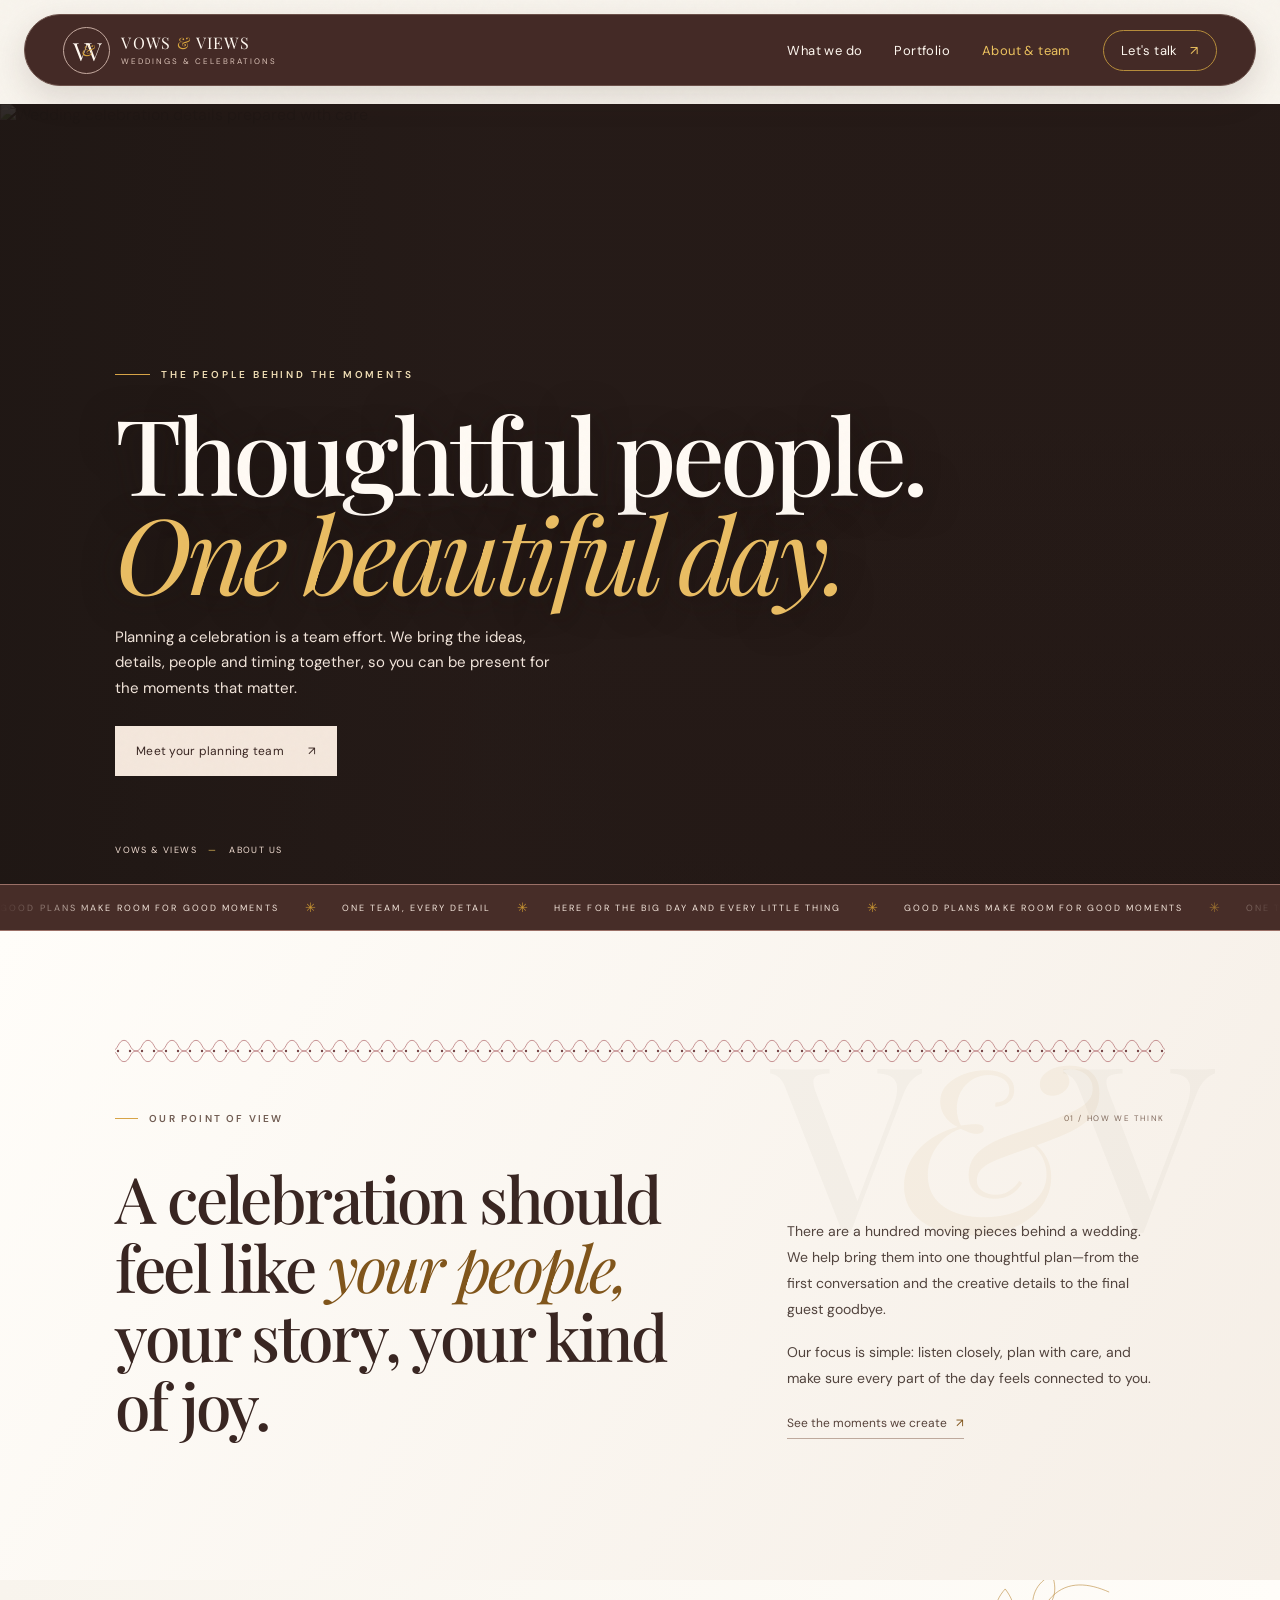
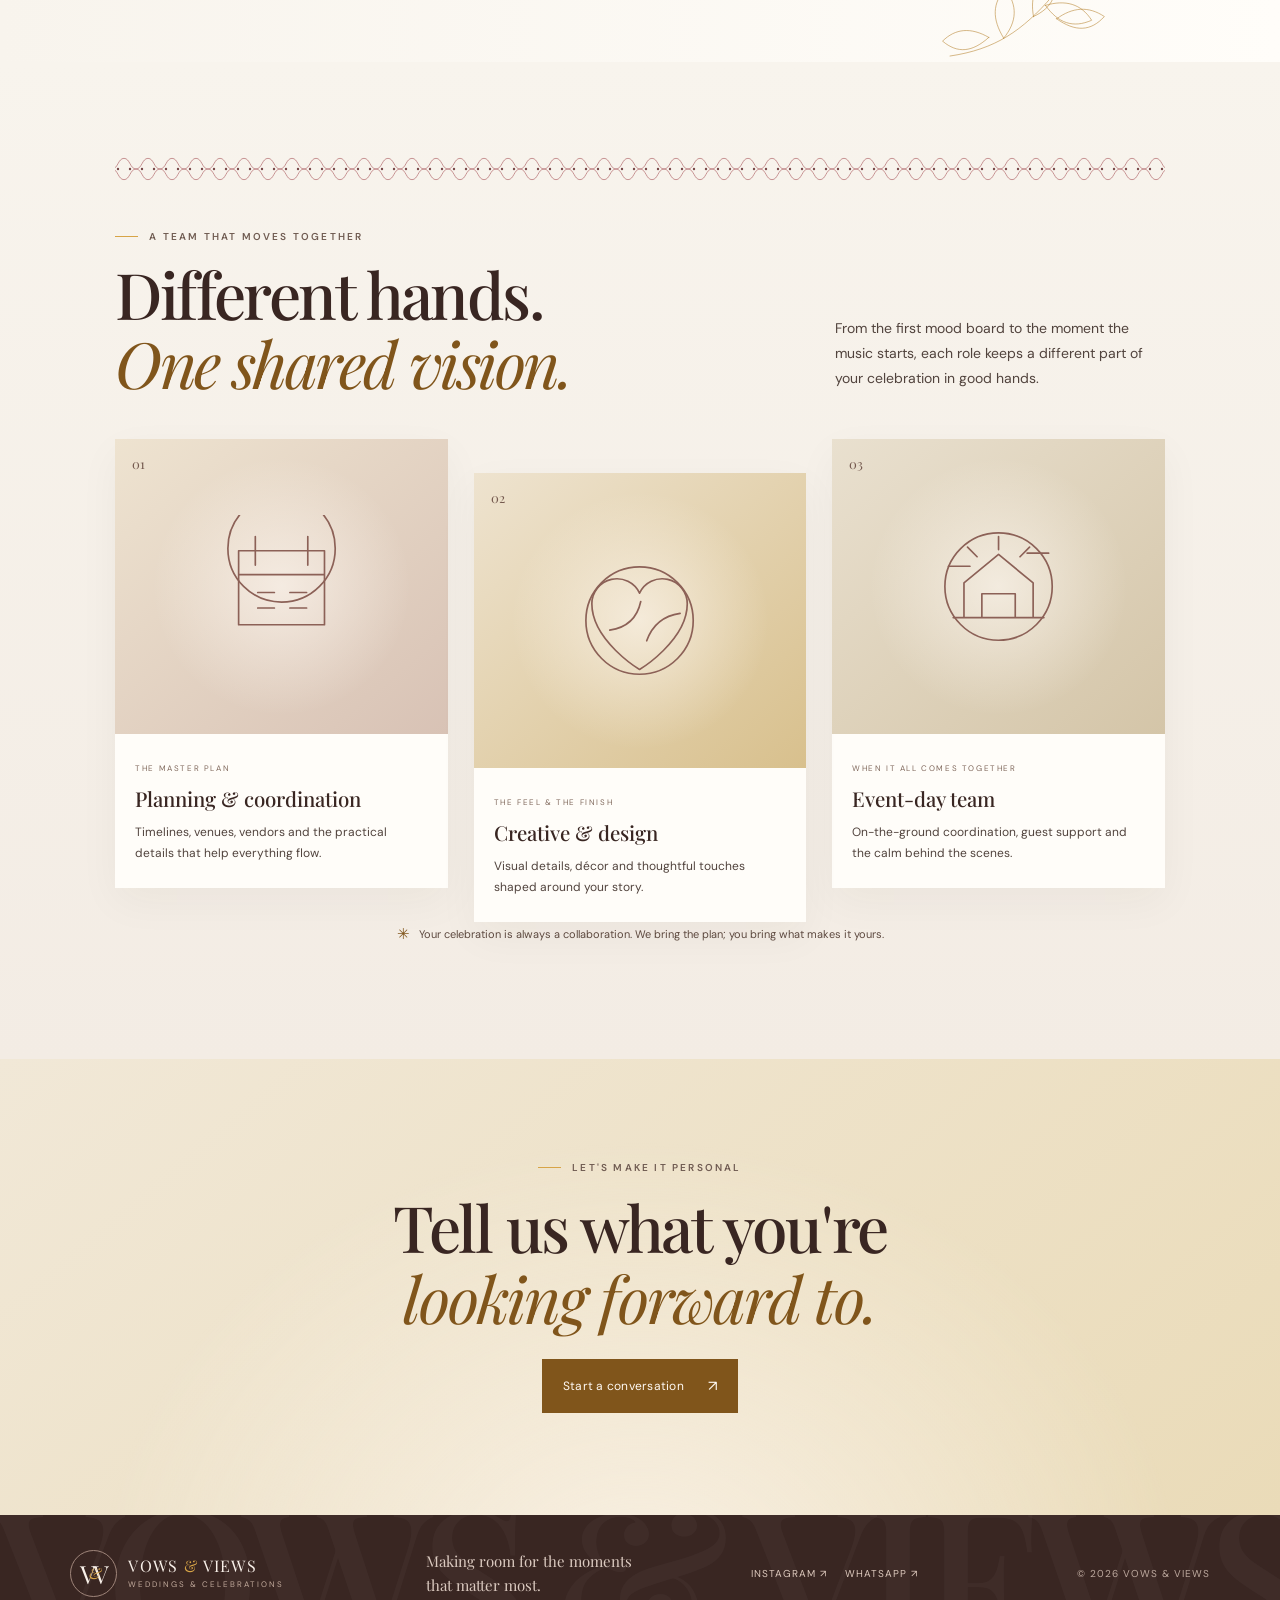
==== commit 73a5afeb: "Replace rose accents with warm gold" ====
--- a/about.html
+++ b/about.html
@@ -8,9 +8,9 @@
   <title>About & Team — Vows & Views</title>
   <link rel="preconnect" href="https://fonts.googleapis.com"><link rel="preconnect" href="https://fonts.gstatic.com" crossorigin>
   <link href="https://fonts.googleapis.com/css2?family=DM+Sans:wght@400;500;600;700&family=Playfair+Display:wght@400;500;600&display=swap" rel="stylesheet">
-  <link rel="stylesheet" href="styles.css?v=restore-motif-1" />
+  <link rel="stylesheet" href="styles.css?v=gold-accent-2" />
   <link rel="stylesheet" href="motif.css?v=restore-1" />
-  <link rel="stylesheet" href="about.css?v=restore-motif-1" />
+  <link rel="stylesheet" href="about.css?v=gold-accent-2" />
 </head>
 <body class="about-page">
   <header class="site-header">
@@ -45,7 +45,7 @@
   <footer class="footer"><a class="brand footer-brand" href="index.html"><span class="brand-mark">V<span>&</span>V</span><span class="brand-name">VOWS <i>&</i> VIEWS<small>WEDDINGS & CELEBRATIONS</small></span></a><p>Making room for the moments<br>that matter most.</p><div class="footer-social"><a href="index.html#contact">INSTAGRAM ↗</a><a href="index.html#contact">WHATSAPP ↗</a></div><span class="copyright">© 2026 VOWS & VIEWS</span></footer>
   <script src="https://cdnjs.cloudflare.com/ajax/libs/gsap/3.13.0/gsap.min.js" defer></script>
   <script src="https://cdnjs.cloudflare.com/ajax/libs/gsap/3.13.0/ScrollTrigger.min.js" defer></script>
-  <script src="script.js?v=restore-motif-1" defer></script>
+  <script src="script.js?v=gold-accent-2" defer></script>
 </body>
 </html>
 
@@ -54,3 +54,5 @@
 
 
 
+
+
--- a/styles.css
+++ b/styles.css
@@ -1,4 +1,4 @@
-:root{--ivory:#f8f4ed;--paper:#fffdf9;--brown:#4c302b;--ink:#342421;--rose:#c98782;--rose-dark:#a85e5c;--muted:#857a71;--line:#e6ddd2;--serif:'Playfair Display',Georgia,serif;--sans:'DM Sans',Arial,sans-serif}*{box-sizing:border-box}html{scroll-behavior:smooth}body{margin:0;background:var(--ivory);color:var(--ink);font-family:var(--sans);-webkit-font-smoothing:antialiased}a{color:inherit;text-decoration:none}.site-header{height:82px;padding:0 7.4%;display:flex;align-items:center;justify-content:space-between;border-bottom:1px solid rgba(76,48,43,.1);position:relative;z-index:5;background:var(--ivory)}.brand{display:flex;align-items:center;gap:11px;color:var(--brown)}.brand-mark{position:relative;font-family:var(--serif);font-size:25px;letter-spacing:-3px;white-space:nowrap;border:1px solid #bda79b;border-radius:50%;width:47px;height:47px;flex:0 0 47px;display:flex;align-items:center;justify-content:center;padding-right:2px}.brand-mark span{position:absolute;font-style:italic;color:var(--rose);font-size:15px;left:50%;top:50%;transform:translate(-50%,-50%)}.brand-name{font-family:var(--serif);font-size:17px;letter-spacing:1.3px;line-height:1}.brand-name i{color:var(--rose);font-style:normal}.brand-name small{font-family:var(--sans);display:block;font-size:7px;letter-spacing:2px;margin-top:6px;color:#90796d}.navigation{display:flex;align-items:center;gap:39px;font-size:11px;letter-spacing:.4px;color:#594742}.navigation>a:not(.nav-cta):hover,.footer-social a:hover{color:var(--rose-dark)}.nav-cta{border-bottom:1px solid var(--rose-dark);padding:11px 0;color:var(--brown)}.nav-cta span{margin-left:12px;color:var(--rose-dark)}.menu-toggle{display:none}.hero{min-height:650px;height:calc(100svh - 82px);max-height:840px;padding:5.1% 7.4% 5.4%;display:grid;grid-template-columns:.86fr 1.14fr;gap:5.4%;position:relative}.hero-copy{display:flex;flex-direction:column;justify-content:center;align-items:flex-start;padding:0 0 34px}.eyebrow{font-size:9px;letter-spacing:2px;font-weight:600;color:#886b5d;display:flex;align-items:center;gap:11px;margin:0 0 23px}.eyebrow>span{width:23px;height:1px;background:var(--rose)}h1,h2,h3,p{margin-top:0}.hero h1{font:500 clamp(52px,6.25vw,88px)/.99 var(--serif);letter-spacing:-2.7px;color:var(--brown);margin:0 0 24px}.hero h1 em,h2 em{font-weight:400;color:var(--rose-dark)}.hero-intro{font-size:13px;line-height:1.8;color:#74675f;max-width:330px;margin-bottom:27px}.hero-actions{display:flex;align-items:center;gap:24px}.button{display:inline-flex;align-items:center;gap:25px;padding:15px 19px;font-size:10px;letter-spacing:.25px;transition:transform .2s,background .2s}.button:hover{transform:translateY(-2px)}.button-dark{background:var(--brown);color:#fffaf4}.button-dark span,.button-rose span{font-size:15px}.text-link{font-size:10px;border-bottom:1px solid #bea99d;padding-bottom:7px;color:#57433b}.text-link span{margin-left:6px;color:var(--rose-dark)}.hero-note{display:flex;align-items:center;gap:12px;font-size:9px;line-height:1.6;letter-spacing:.4px;color:#8d7b70;margin-top:59px}.note-line{width:32px;height:1px;background:var(--rose)}.hero-visual{position:relative;min-height:440px;height:100%;max-height:650px;padding:0 0 32px 26px}.hero-visual:before{content:"";position:absolute;left:0;top:28px;width:52%;height:64%;border:1px solid #d7b7a9}.hero-visual>img{width:100%;height:calc(100% - 18px);object-fit:cover;position:relative;z-index:1;filter:saturate(.82)}.photo-label{position:absolute;bottom:0;left:26px;right:0;display:flex;justify-content:space-between;color:#826d62;font-size:8px;letter-spacing:1.4px}.photo-label b{font-weight:500}.hero-stamp{position:absolute;z-index:2;left:-33px;bottom:82px;width:85px;height:85px;border-radius:50%;background:#f5e8df;color:var(--brown);font:13px/1.1 var(--serif);display:grid;place-content:center;transform:rotate(-12deg);text-align:center;box-shadow:0 4px 22px #4c302b18}.hero-stamp i{color:var(--rose-dark)}.hero-stamp span{position:absolute;right:-9px;top:1px;color:var(--rose);font:17px var(--sans)}.hero-index{position:absolute;bottom:20px;left:7.4%;font-size:8px;letter-spacing:1.1px;color:#907e72}.hero-index span{color:var(--rose);padding:0 8px}.section-pad{padding-left:11%;padding-right:11%}.intro{padding-top:111px;padding-bottom:124px;background:var(--paper)}.section-kicker{font-size:9px;letter-spacing:1.8px;color:#8d7466}.section-kicker span{color:var(--rose);margin-left:8px;font-size:12px}.intro-content{display:grid;grid-template-columns:1.2fr .8fr;gap:12%;margin-top:28px;align-items:end}.intro h2,.section-heading h2,.portfolio h2,.approach h2,.contact h2{font:500 clamp(35px,4.2vw,58px)/1.13 var(--serif);letter-spacing:-1.4px;color:var(--brown);margin:0}.intro-content>div{padding-bottom:3px}.intro-content>div>p{font-size:12px;line-height:1.9;color:#796e67;margin-bottom:20px;max-width:390px}.services{padding-top:110px;padding-bottom:98px}.section-heading,.portfolio-top{display:flex;justify-content:space-between;align-items:end;margin-bottom:38px}.section-heading h2,.portfolio h2{margin-top:0}.section-heading .eyebrow,.portfolio .eyebrow{margin-bottom:17px}.heading-aside,.portfolio-top>p{font-size:11px;line-height:1.8;color:#8a7b72;margin-bottom:5px}.service-grid{display:grid;grid-template-columns:1.22fr 1fr 1fr;gap:19px}.service-image{position:relative;height:clamp(220px,27vw,355px);overflow:hidden;background:#eadfd5}.service-image img{width:100%;height:100%;object-fit:cover;transition:transform .55s;filter:saturate(.82)}.service-card:hover .service-image img{transform:scale(1.04)}.service-number{position:absolute;top:12px;left:13px;background:var(--ivory);color:var(--brown);font:11px var(--serif);width:29px;height:29px;border-radius:50%;display:grid;place-items:center}.service-info{display:flex;justify-content:space-between;gap:12px;padding:17px 0 8px;border-bottom:1px solid var(--line)}.service-info h3{font:500 18px var(--serif);color:var(--brown);margin:0 0 8px}.service-info p{font-size:10px;line-height:1.75;color:#83766e;margin:0;max-width:290px}.service-info>a{color:var(--rose-dark);font-size:17px;padding-top:2px}.service-foot{border-top:1px solid var(--line);margin-top:34px;padding-top:17px;display:grid;grid-template-columns:1fr 2.2fr 1fr;gap:15px;align-items:center}.service-foot>span{font-size:8px;letter-spacing:1.4px;color:#967f72}.service-foot p{margin:0;font-size:10px;color:#776a62}.service-foot>a{font-size:9px;color:var(--brown);text-align:right}.service-foot>a span{color:var(--rose-dark);padding-left:6px}.quote-band{background:#eadbd4;text-align:center;min-height:280px;display:flex;flex-direction:column;align-items:center;justify-content:center;position:relative;overflow:hidden}.quote-band:before,.quote-band:after{content:"✳";font-size:145px;color:#f4eae3;position:absolute;opacity:.6;top:45px}.quote-band:before{left:8%}.quote-band:after{right:8%}.quote-ornament{font:50px var(--serif);height:35px;color:var(--rose-dark)}.quote-band p{font:500 clamp(27px,3.8vw,43px)/1.2 var(--serif);color:var(--brown);margin:10px 0 17px;z-index:1}.quote-band p em{color:var(--rose-dark)}.quote-band>span{font-size:8px;letter-spacing:2px;color:#8d7466}.portfolio{padding-top:109px;padding-bottom:108px;background:var(--paper)}.portfolio-top{align-items:end}.portfolio-top>p{max-width:275px}.gallery{display:grid;grid-template-columns:1.2fr 1fr 1fr;gap:17px;align-items:start}.gallery figure{margin:0}.gallery figure:nth-child(2){margin-top:55px}.gallery figure:nth-child(3){margin-top:105px}.gallery img{width:100%;height:clamp(220px,28vw,365px);object-fit:cover;filter:saturate(.78)}.gallery figure:nth-child(2) img,.gallery figure:nth-child(3) img{height:clamp(190px,22vw,292px)}.gallery figcaption{display:flex;justify-content:space-between;padding:12px 0;border-bottom:1px solid var(--line);font-size:8px;letter-spacing:1.1px;color:#79675d}.gallery figcaption span{color:var(--rose-dark);font-size:12px}.gallery-note{font-size:9px;color:#a18e82;margin-top:20px;text-align:right}.approach{padding-top:100px;padding-bottom:103px;display:grid;grid-template-columns:1fr 1fr;gap:9%;align-items:center}.approach-photo{height:470px;position:relative}.approach-photo img{width:100%;height:100%;object-fit:cover;filter:saturate(.77)}.approach-photo span{position:absolute;bottom:0;left:0;background:var(--paper);padding:13px 17px;font-size:8px;letter-spacing:1.2px;color:#846f64}.approach-copy .eyebrow{margin-bottom:18px}.approach h2{font-size:clamp(34px,4vw,52px);margin-bottom:30px}.steps>div{display:grid;grid-template-columns:38px 1fr;gap:10px;border-top:1px solid var(--line);padding:15px 0}.steps>div>b{font:13px var(--serif);color:var(--rose-dark)}.steps p{margin:0}.steps strong{display:block;font:500 15px var(--serif);color:var(--brown);margin-bottom:5px}.steps p span{font-size:10px;line-height:1.65;color:#80736b;display:block;max-width:310px}.contact{position:relative;background:#eee1db;text-align:center;padding-top:92px;padding-bottom:84px;overflow:hidden}.contact-flower{position:absolute;right:10%;top:12%;font-size:150px;color:#f5eeea;line-height:1}.contact .eyebrow{justify-content:center;margin-bottom:18px}.contact h2{font-size:clamp(42px,5vw,66px);position:relative}.contact-text{font-size:11px;color:#786b65;margin:18px 0 22px}.contact-actions{display:flex;justify-content:center;align-items:center;gap:22px;position:relative}.button-rose{background:var(--rose-dark);color:#fffaf4}.contact-phone{font-size:10px;border-bottom:1px solid #b99b8f;padding:0 0 7px}.contact-phone span{color:var(--rose-dark);margin-left:7px}.contact>small{display:block;font-size:8px;letter-spacing:1.5px;color:#8f7a6e;margin-top:34px}.footer{padding:33px 7.4%;display:grid;grid-template-columns:1.1fr 1fr 1fr auto;align-items:center;background:var(--brown);color:#f8f0e9;gap:22px}.footer .brand{color:#f8f0e9}.footer .brand-mark{border-color:#9f857a}.footer .brand-name small{color:#c1a99b}.footer>p{font:13px/1.6 var(--serif);color:#dbcac0;margin:0}.footer-social{display:flex;gap:18px}.footer-social a,.copyright{font-size:8px;letter-spacing:1px;color:#ddc9bd}.copyright{color:#bda99e}
+:root{--ivory:#f8f4ed;--paper:#fffdf9;--brown:#4c302b;--ink:#342421;--rose:#d7a447;--rose-dark:#80551b;--muted:#857a71;--line:#e6ddd2;--serif:'Playfair Display',Georgia,serif;--sans:'DM Sans',Arial,sans-serif}*{box-sizing:border-box}html{scroll-behavior:smooth}body{margin:0;background:var(--ivory);color:var(--ink);font-family:var(--sans);-webkit-font-smoothing:antialiased}a{color:inherit;text-decoration:none}.site-header{height:82px;padding:0 7.4%;display:flex;align-items:center;justify-content:space-between;border-bottom:1px solid rgba(76,48,43,.1);position:relative;z-index:5;background:var(--ivory)}.brand{display:flex;align-items:center;gap:11px;color:var(--brown)}.brand-mark{position:relative;font-family:var(--serif);font-size:25px;letter-spacing:-3px;white-space:nowrap;border:1px solid #bda79b;border-radius:50%;width:47px;height:47px;flex:0 0 47px;display:flex;align-items:center;justify-content:center;padding-right:2px}.brand-mark span{position:absolute;font-style:italic;color:var(--rose);font-size:15px;left:50%;top:50%;transform:translate(-50%,-50%)}.brand-name{font-family:var(--serif);font-size:17px;letter-spacing:1.3px;line-height:1}.brand-name i{color:var(--rose);font-style:normal}.brand-name small{font-family:var(--sans);display:block;font-size:7px;letter-spacing:2px;margin-top:6px;color:#90796d}.navigation{display:flex;align-items:center;gap:39px;font-size:11px;letter-spacing:.4px;color:#594742}.navigation>a:not(.nav-cta):hover,.footer-social a:hover{color:var(--rose-dark)}.nav-cta{border-bottom:1px solid var(--rose-dark);padding:11px 0;color:var(--brown)}.nav-cta span{margin-left:12px;color:var(--rose-dark)}.menu-toggle{display:none}.hero{min-height:650px;height:calc(100svh - 82px);max-height:840px;padding:5.1% 7.4% 5.4%;display:grid;grid-template-columns:.86fr 1.14fr;gap:5.4%;position:relative}.hero-copy{display:flex;flex-direction:column;justify-content:center;align-items:flex-start;padding:0 0 34px}.eyebrow{font-size:9px;letter-spacing:2px;font-weight:600;color:#886b5d;display:flex;align-items:center;gap:11px;margin:0 0 23px}.eyebrow>span{width:23px;height:1px;background:var(--rose)}h1,h2,h3,p{margin-top:0}.hero h1{font:500 clamp(52px,6.25vw,88px)/.99 var(--serif);letter-spacing:-2.7px;color:var(--brown);margin:0 0 24px}.hero h1 em,h2 em{font-weight:400;color:var(--rose-dark)}.hero-intro{font-size:13px;line-height:1.8;color:#74675f;max-width:330px;margin-bottom:27px}.hero-actions{display:flex;align-items:center;gap:24px}.button{display:inline-flex;align-items:center;gap:25px;padding:15px 19px;font-size:10px;letter-spacing:.25px;transition:transform .2s,background .2s}.button:hover{transform:translateY(-2px)}.button-dark{background:var(--brown);color:#fffaf4}.button-dark span,.button-rose span{font-size:15px}.text-link{font-size:10px;border-bottom:1px solid #bea99d;padding-bottom:7px;color:#57433b}.text-link span{margin-left:6px;color:var(--rose-dark)}.hero-note{display:flex;align-items:center;gap:12px;font-size:9px;line-height:1.6;letter-spacing:.4px;color:#8d7b70;margin-top:59px}.note-line{width:32px;height:1px;background:var(--rose)}.hero-visual{position:relative;min-height:440px;height:100%;max-height:650px;padding:0 0 32px 26px}.hero-visual:before{content:"";position:absolute;left:0;top:28px;width:52%;height:64%;border:1px solid #d7b7a9}.hero-visual>img{width:100%;height:calc(100% - 18px);object-fit:cover;position:relative;z-index:1;filter:saturate(.82)}.photo-label{position:absolute;bottom:0;left:26px;right:0;display:flex;justify-content:space-between;color:#826d62;font-size:8px;letter-spacing:1.4px}.photo-label b{font-weight:500}.hero-stamp{position:absolute;z-index:2;left:-33px;bottom:82px;width:85px;height:85px;border-radius:50%;background:#f5e8df;color:var(--brown);font:13px/1.1 var(--serif);display:grid;place-content:center;transform:rotate(-12deg);text-align:center;box-shadow:0 4px 22px #4c302b18}.hero-stamp i{color:var(--rose-dark)}.hero-stamp span{position:absolute;right:-9px;top:1px;color:var(--rose);font:17px var(--sans)}.hero-index{position:absolute;bottom:20px;left:7.4%;font-size:8px;letter-spacing:1.1px;color:#907e72}.hero-index span{color:var(--rose);padding:0 8px}.section-pad{padding-left:11%;padding-right:11%}.intro{padding-top:111px;padding-bottom:124px;background:var(--paper)}.section-kicker{font-size:9px;letter-spacing:1.8px;color:#8d7466}.section-kicker span{color:var(--rose);margin-left:8px;font-size:12px}.intro-content{display:grid;grid-template-columns:1.2fr .8fr;gap:12%;margin-top:28px;align-items:end}.intro h2,.section-heading h2,.portfolio h2,.approach h2,.contact h2{font:500 clamp(35px,4.2vw,58px)/1.13 var(--serif);letter-spacing:-1.4px;color:var(--brown);margin:0}.intro-content>div{padding-bottom:3px}.intro-content>div>p{font-size:12px;line-height:1.9;color:#796e67;margin-bottom:20px;max-width:390px}.services{padding-top:110px;padding-bottom:98px}.section-heading,.portfolio-top{display:flex;justify-content:space-between;align-items:end;margin-bottom:38px}.section-heading h2,.portfolio h2{margin-top:0}.section-heading .eyebrow,.portfolio .eyebrow{margin-bottom:17px}.heading-aside,.portfolio-top>p{font-size:11px;line-height:1.8;color:#8a7b72;margin-bottom:5px}.service-grid{display:grid;grid-template-columns:1.22fr 1fr 1fr;gap:19px}.service-image{position:relative;height:clamp(220px,27vw,355px);overflow:hidden;background:#eadfd5}.service-image img{width:100%;height:100%;object-fit:cover;transition:transform .55s;filter:saturate(.82)}.service-card:hover .service-image img{transform:scale(1.04)}.service-number{position:absolute;top:12px;left:13px;background:var(--ivory);color:var(--brown);font:11px var(--serif);width:29px;height:29px;border-radius:50%;display:grid;place-items:center}.service-info{display:flex;justify-content:space-between;gap:12px;padding:17px 0 8px;border-bottom:1px solid var(--line)}.service-info h3{font:500 18px var(--serif);color:var(--brown);margin:0 0 8px}.service-info p{font-size:10px;line-height:1.75;color:#83766e;margin:0;max-width:290px}.service-info>a{color:var(--rose-dark);font-size:17px;padding-top:2px}.service-foot{border-top:1px solid var(--line);margin-top:34px;padding-top:17px;display:grid;grid-template-columns:1fr 2.2fr 1fr;gap:15px;align-items:center}.service-foot>span{font-size:8px;letter-spacing:1.4px;color:#967f72}.service-foot p{margin:0;font-size:10px;color:#776a62}.service-foot>a{font-size:9px;color:var(--brown);text-align:right}.service-foot>a span{color:var(--rose-dark);padding-left:6px}.quote-band{background:#eee3d0;text-align:center;min-height:280px;display:flex;flex-direction:column;align-items:center;justify-content:center;position:relative;overflow:hidden}.quote-band:before,.quote-band:after{content:"✳";font-size:145px;color:#f4eae3;position:absolute;opacity:.6;top:45px}.quote-band:before{left:8%}.quote-band:after{right:8%}.quote-ornament{font:50px var(--serif);height:35px;color:var(--rose-dark)}.quote-band p{font:500 clamp(27px,3.8vw,43px)/1.2 var(--serif);color:var(--brown);margin:10px 0 17px;z-index:1}.quote-band p em{color:var(--rose-dark)}.quote-band>span{font-size:8px;letter-spacing:2px;color:#8d7466}.portfolio{padding-top:109px;padding-bottom:108px;background:var(--paper)}.portfolio-top{align-items:end}.portfolio-top>p{max-width:275px}.gallery{display:grid;grid-template-columns:1.2fr 1fr 1fr;gap:17px;align-items:start}.gallery figure{margin:0}.gallery figure:nth-child(2){margin-top:55px}.gallery figure:nth-child(3){margin-top:105px}.gallery img{width:100%;height:clamp(220px,28vw,365px);object-fit:cover;filter:saturate(.78)}.gallery figure:nth-child(2) img,.gallery figure:nth-child(3) img{height:clamp(190px,22vw,292px)}.gallery figcaption{display:flex;justify-content:space-between;padding:12px 0;border-bottom:1px solid var(--line);font-size:8px;letter-spacing:1.1px;color:#79675d}.gallery figcaption span{color:var(--rose-dark);font-size:12px}.gallery-note{font-size:9px;color:#a18e82;margin-top:20px;text-align:right}.approach{padding-top:100px;padding-bottom:103px;display:grid;grid-template-columns:1fr 1fr;gap:9%;align-items:center}.approach-photo{height:470px;position:relative}.approach-photo img{width:100%;height:100%;object-fit:cover;filter:saturate(.77)}.approach-photo span{position:absolute;bottom:0;left:0;background:var(--paper);padding:13px 17px;font-size:8px;letter-spacing:1.2px;color:#846f64}.approach-copy .eyebrow{margin-bottom:18px}.approach h2{font-size:clamp(34px,4vw,52px);margin-bottom:30px}.steps>div{display:grid;grid-template-columns:38px 1fr;gap:10px;border-top:1px solid var(--line);padding:15px 0}.steps>div>b{font:13px var(--serif);color:var(--rose-dark)}.steps p{margin:0}.steps strong{display:block;font:500 15px var(--serif);color:var(--brown);margin-bottom:5px}.steps p span{font-size:10px;line-height:1.65;color:#80736b;display:block;max-width:310px}.contact{position:relative;background:#efe5d1;text-align:center;padding-top:92px;padding-bottom:84px;overflow:hidden}.contact-flower{position:absolute;right:10%;top:12%;font-size:150px;color:#f5eeea;line-height:1}.contact .eyebrow{justify-content:center;margin-bottom:18px}.contact h2{font-size:clamp(42px,5vw,66px);position:relative}.contact-text{font-size:11px;color:#786b65;margin:18px 0 22px}.contact-actions{display:flex;justify-content:center;align-items:center;gap:22px;position:relative}.button-rose{background:var(--rose-dark);color:#fffaf4}.contact-phone{font-size:10px;border-bottom:1px solid #b99b8f;padding:0 0 7px}.contact-phone span{color:var(--rose-dark);margin-left:7px}.contact>small{display:block;font-size:8px;letter-spacing:1.5px;color:#8f7a6e;margin-top:34px}.footer{padding:33px 7.4%;display:grid;grid-template-columns:1.1fr 1fr 1fr auto;align-items:center;background:var(--brown);color:#f8f0e9;gap:22px}.footer .brand{color:#f8f0e9}.footer .brand-mark{border-color:#9f857a}.footer .brand-name small{color:#c1a99b}.footer>p{font:13px/1.6 var(--serif);color:#dbcac0;margin:0}.footer-social{display:flex;gap:18px}.footer-social a,.copyright{font-size:8px;letter-spacing:1px;color:#ddc9bd}.copyright{color:#bda99e}
 @media(min-width:1500px){.hero,.site-header,.footer{padding-left:max(7.4%,calc((100vw - 1640px)/2));padding-right:max(7.4%,calc((100vw - 1640px)/2))}.hero-index{left:max(7.4%,calc((100vw - 1640px)/2))}.section-pad{padding-left:max(11%,calc((100vw - 1380px)/2));padding-right:max(11%,calc((100vw - 1380px)/2))}}
 @media(max-width:900px){.site-header{padding:0 5%;height:72px}.navigation{gap:22px}.hero{height:auto;min-height:570px;padding:6% 5% 8%;gap:4%;grid-template-columns:.9fr 1.1fr}.hero h1{font-size:clamp(50px,7vw,67px)}.hero-visual{min-height:430px}.hero-index{left:5%}.section-pad{padding-left:7%;padding-right:7%}.intro{padding-top:85px;padding-bottom:90px}.services,.portfolio{padding-top:85px;padding-bottom:85px}.service-grid{gap:13px}.service-info h3{font-size:16px}.service-foot{grid-template-columns:1fr 2fr}.service-foot>a{grid-column:2;text-align:left}.approach{padding-top:80px;padding-bottom:80px;gap:6%}.approach-photo{height:420px}.footer{padding:28px 5%;grid-template-columns:1fr 1fr}.footer-social{justify-content:flex-end}.copyright{text-align:right}}
 @media(max-width:640px){.site-header{height:68px;padding:0 5.2%}.brand-mark{width:40px;height:40px;font-size:25px}.brand-name{font-size:15px}.menu-toggle{display:flex;border:0;background:none;width:42px;height:42px;flex-direction:column;gap:5px;align-items:center;justify-content:center;cursor:pointer}.menu-toggle span{height:1px;width:21px;background:var(--brown);transition:.2s}.menu-toggle[aria-expanded="true"] span:first-child{transform:translateY(3px) rotate(45deg)}.menu-toggle[aria-expanded="true"] span:last-child{transform:translateY(-3px) rotate(-45deg)}.navigation{display:none;position:absolute;top:68px;left:0;right:0;background:var(--ivory);padding:18px 6% 25px;flex-direction:column;align-items:stretch;gap:0;border-bottom:1px solid var(--line);box-shadow:0 10px 20px #4c302b0d}.navigation.open{display:flex}.navigation>a{padding:14px 0;border-bottom:1px solid var(--line)}.navigation .nav-cta{border-bottom:0}.hero{display:flex;flex-direction:column-reverse;padding:16px 5.2% 55px;gap:27px;min-height:0;height:auto}.hero-visual{height:65vw;min-height:255px;max-height:390px;padding:0 0 22px 16px}.hero-visual:before{top:15px;width:57%;height:64%}.hero-visual>img{height:100%}.photo-label{left:16px;bottom:0;font-size:7px}.hero-stamp{width:68px;height:68px;left:-20px;bottom:57px;font-size:11px}.hero-copy{padding:0}.hero-copy .eyebrow{font-size:8px;margin-bottom:14px}.hero h1{font-size:clamp(53px,15vw,72px);letter-spacing:-1.8px;margin-bottom:14px}.hero-intro{font-size:12px;line-height:1.7;max-width:320px;margin-bottom:19px}.hero-actions{gap:17px;flex-wrap:wrap}.button{padding:14px 15px;gap:14px;font-size:9px}.text-link{font-size:9px}.hero-note{display:none}.hero-index{bottom:17px;left:5.2%;font-size:7px}.section-pad{padding-left:6%;padding-right:6%}.intro{padding-top:67px;padding-bottom:72px}.intro-content{display:block;margin-top:20px}.intro h2,.section-heading h2,.portfolio h2{font-size:39px}.intro-content>div{margin-top:18px}.intro-content>div>p{font-size:11px}.services{padding-top:69px;padding-bottom:68px}.section-heading,.portfolio-top{display:block;margin-bottom:24px}.section-heading h2,.portfolio h2{margin-bottom:14px}.heading-aside,.portfolio-top>p{font-size:10px}.service-grid{display:flex;flex-direction:column;gap:25px}.service-image{height:78vw;max-height:390px;min-height:250px}.service-card:not(.service-feature) .service-image{height:69vw}.service-info{padding:12px 0 11px}.service-info h3{font-size:18px}.service-info p{font-size:10px;max-width:290px}.service-foot{display:block;margin-top:25px;padding-top:16px}.service-foot p{font-size:10px;margin:9px 0 11px}.service-foot>a{font-size:9px}.quote-band{min-height:225px;padding:30px 5%}.quote-band:before,.quote-band:after{font-size:85px;top:70px}.quote-band:before{left:2%}.quote-band:after{right:2%}.quote-band p{font-size:30px}.portfolio{padding-top:67px;padding-bottom:69px}.gallery{grid-template-columns:1fr 1fr;gap:12px}.gallery figure:nth-child(2),.gallery figure:nth-child(3){margin-top:0}.gallery figure:first-child{grid-column:1/-1}.gallery img{height:57vw;max-height:310px}.gallery figure:first-child img{height:77vw;max-height:390px}.gallery figure:nth-child(2) img,.gallery figure:nth-child(3) img{height:45vw}.gallery figcaption{font-size:7px;padding:9px 0}.gallery-note{font-size:8px;text-align:left;line-height:1.6}.approach{padding-top:67px;padding-bottom:70px;display:flex;flex-direction:column;gap:28px;align-items:stretch}.approach-photo{height:76vw;min-height:270px;max-height:390px}.approach-copy h2{font-size:39px;margin-bottom:22px}.steps>div{padding:13px 0}.contact{padding-top:69px;padding-bottom:65px}.contact-flower{font-size:85px;right:3%;top:7%}.contact h2{font-size:44px}.contact-text{font-size:10px;max-width:260px;margin:14px auto 20px;line-height:1.6}.contact-actions{flex-direction:column;gap:16px}.contact>small{font-size:7px;line-height:1.6;margin-top:27px}.footer{padding:28px 6%;grid-template-columns:1fr 1fr;gap:19px 10px}.footer>p{font-size:11px}.footer-social{flex-direction:column;gap:8px}.footer-social a,.copyright{font-size:7px}.copyright{grid-column:1/-1;text-align:left;border-top:1px solid #755750;padding-top:14px}}
@@ -59,8 +59,8 @@
 .portfolio-hero,.quote-band{background-image:url("data:image/svg+xml,%3Csvg xmlns='http://www.w3.org/2000/svg' width='84' height='84' viewBox='0 0 84 84'%3E%3Cg fill='none' stroke='%23b9a99a' stroke-opacity='.13' stroke-width='2'%3E%3Cpath d='M0 21c10 0 10-16 21-16s10 16 21 16 10-16 21-16 10 16 21 16M0 21c10 0 10 16 21 16s10-16 21-16 10 16 21 16 10-16 21-16M0 63c10 0 10-16 21-16s10 16 21 16 10-16 21-16 10 16 21 16M0 63c10 0 10 16 21 16s10-16 21-16 10 16 21 16 10-16 21-16M21 0c0 10 16 10 16 21s-16 10-16 21 16 10 16 21-16 10-16 21M63 0c0 10-16 10-16 21s16 10 16 21-16 10-16 21 16 10 16 21'/%3E%3C/g%3E%3C/svg%3E");background-repeat:repeat}
 .portfolio-home-link{margin-top:24px}.gallery-note a{color:var(--rose-dark);text-decoration:underline;text-underline-offset:3px}
 .portfolio-hero{min-height:min(760px,calc(100svh - 90px));padding:clamp(52px,7vw,110px) clamp(24px,8vw,150px) 76px;display:grid;grid-template-columns:.8fr 1.2fr;gap:clamp(36px,7vw,110px);align-items:center;position:relative;overflow:hidden}
-.portfolio-hero-copy{position:relative;z-index:2}.portfolio-hero-copy .eyebrow{font-size:10px}.portfolio-hero h1{font:500 clamp(52px,6.5vw,92px)/1.02 var(--serif);letter-spacing:-.045em;color:var(--brown);margin:0 0 22px}.portfolio-hero h1 em{color:var(--rose-dark);font-weight:400}.portfolio-hero-copy>p:not(.eyebrow){font-size:clamp(14px,1vw,17px);line-height:1.85;color:#796e67;max-width:430px;margin-bottom:28px}.portfolio-hero-photo{height:clamp(400px,45vw,650px);position:relative;padding:0 0 25px 25px}.portfolio-hero-photo:before{content:"";position:absolute;left:0;top:25px;width:48%;height:67%;border:1px solid #d7b7a9}.portfolio-hero-photo img{width:100%;height:100%;object-fit:cover;position:relative;z-index:1;filter:saturate(.8)}.hero-photo-caption{position:absolute;z-index:2;bottom:0;left:25px;right:0;display:flex;justify-content:space-between;font-size:9px;letter-spacing:1.4px;color:#856f63}.hero-photo-caption i{font-size:14px;color:var(--rose);font-style:normal}.floral-seal{position:absolute;z-index:3;right:-30px;top:17%;width:88px;height:88px;border-radius:50%;background:#f5e8df;display:grid;place-items:center;color:var(--brown);font:24px var(--serif);box-shadow:0 8px 28px #4c302b18}.floral-seal:before{content:"✳";position:absolute;inset:-9px;border:1px solid #d4afa0;border-radius:50%;color:var(--rose);font:12px var(--sans);display:grid;place-items:start center;padding-top:2px}.floral-seal i{font-size:13px;color:var(--rose);font-style:italic}.portfolio-hero-index{position:absolute;bottom:24px;left:clamp(24px,8vw,150px);font-size:9px;letter-spacing:1.3px;color:#907e72}.portfolio-hero-index span{color:var(--rose);padding:0 8px}
-.portfolio-collection{padding:clamp(70px,8vw,120px) clamp(24px,9vw,180px) clamp(76px,9vw,140px);background:var(--paper)}.portfolio-intro{display:flex;align-items:end;justify-content:space-between;gap:30px;margin-bottom:38px}.portfolio-intro h2,.portfolio-cta h2{font:500 clamp(39px,4.6vw,67px)/1.1 var(--serif);letter-spacing:-.035em;color:var(--brown);margin:0}.portfolio-intro h2 em,.portfolio-cta h2 em{font-weight:400;color:var(--rose-dark)}.portfolio-intro .eyebrow{margin-bottom:15px}.portfolio-intro>p{font-size:14px;color:#82766e;line-height:1.8;max-width:300px;margin:0 0 5px}.portfolio-filters{display:flex;gap:9px;overflow-x:auto;scrollbar-width:none;padding:4px 0 21px;margin-bottom:23px;border-bottom:1px solid var(--line)}.portfolio-filters::-webkit-scrollbar{display:none}.filter-button{white-space:nowrap;border:1px solid #dfd3ca;border-radius:30px;background:transparent;color:#6e5a50;font:12px var(--sans);padding:10px 14px;cursor:pointer;transition:.2s}.filter-button span{font-size:9px;color:#a4877b;margin-left:7px}.filter-button:hover,.filter-button.is-selected{background:var(--brown);border-color:var(--brown);color:#fffaf4}.filter-button.is-selected span{color:#e5c9bb}.portfolio-grid{display:grid;grid-template-columns:repeat(2,minmax(0,1fr));column-gap:clamp(18px,3vw,44px);row-gap:45px;align-items:start}.portfolio-tile:nth-child(even){margin-top:65px}.portfolio-tile a{display:block}.tile-image{position:relative;height:clamp(260px,31vw,455px);overflow:hidden;background:#e9ddd4}.portfolio-tile:not(.tile-large) .tile-image{height:clamp(235px,26vw,375px)}.tile-image:after{content:"";position:absolute;inset:0;background:linear-gradient(180deg,transparent 65%,#2c1e1b44);pointer-events:none}.tile-image img{width:100%;height:100%;object-fit:cover;filter:saturate(.82);transition:transform .6s,filter .4s}.portfolio-tile a:hover img{transform:scale(1.035);filter:saturate(1)}.tile-count{position:absolute;z-index:1;left:16px;top:16px;color:white;font-size:9px;letter-spacing:1.3px}.tile-arrow{position:absolute;z-index:1;right:16px;bottom:16px;border:1px solid #ffffffa6;color:white;width:36px;height:36px;display:grid;place-items:center;border-radius:50%;font-size:15px;transition:.2s}.portfolio-tile a:hover .tile-arrow{background:white;color:var(--brown)}.tile-caption{display:flex;justify-content:space-between;align-items:end;gap:12px;padding:15px 0 11px;border-bottom:1px solid var(--line)}.tile-caption span{font-size:8px;letter-spacing:1.4px;color:#9a8174}.tile-caption h3{font:500 clamp(19px,1.6vw,25px) var(--serif);color:var(--brown);margin:5px 0 0}.tile-caption i{font:normal 8px var(--sans);letter-spacing:1px;color:#907b70}.portfolio-tile[hidden]{display:none}.portfolio-bottom-note{text-align:center;margin-top:54px;color:#9a8275;font-size:9px;letter-spacing:1.7px}.portfolio-bottom-note span{color:var(--rose);margin-right:7px;font-size:14px}.portfolio-cta{text-align:center;background:#eee1db;padding:clamp(68px,8vw,115px) 20px}.portfolio-cta .eyebrow{justify-content:center;margin-bottom:18px}.portfolio-cta h2{font-size:clamp(40px,5vw,68px);margin-bottom:26px}
+.portfolio-hero-copy{position:relative;z-index:2}.portfolio-hero-copy .eyebrow{font-size:10px}.portfolio-hero h1{font:500 clamp(52px,6.5vw,92px)/1.02 var(--serif);letter-spacing:-.045em;color:var(--brown);margin:0 0 22px}.portfolio-hero h1 em{color:var(--rose-dark);font-weight:400}.portfolio-hero-copy>p:not(.eyebrow){font-size:clamp(14px,1vw,17px);line-height:1.85;color:#796e67;max-width:430px;margin-bottom:28px}.portfolio-hero-photo{height:clamp(400px,45vw,650px);position:relative;padding:0 0 25px 25px}.portfolio-hero-photo:before{content:"";position:absolute;left:0;top:25px;width:48%;height:67%;border:1px solid #d7b7a9}.portfolio-hero-photo img{width:100%;height:100%;object-fit:cover;position:relative;z-index:1;filter:saturate(.8)}.hero-photo-caption{position:absolute;z-index:2;bottom:0;left:25px;right:0;display:flex;justify-content:space-between;font-size:9px;letter-spacing:1.4px;color:#856f63}.hero-photo-caption i{font-size:14px;color:var(--rose);font-style:normal}.floral-seal{position:absolute;z-index:3;right:-30px;top:17%;width:88px;height:88px;border-radius:50%;background:#f5e8df;display:grid;place-items:center;color:var(--brown);font:24px var(--serif);box-shadow:0 8px 28px #4c302b18}.floral-seal:before{content:"✳";position:absolute;inset:-9px;border:1px solid #c7a15a;border-radius:50%;color:var(--rose);font:12px var(--sans);display:grid;place-items:start center;padding-top:2px}.floral-seal i{font-size:13px;color:var(--rose);font-style:italic}.portfolio-hero-index{position:absolute;bottom:24px;left:clamp(24px,8vw,150px);font-size:9px;letter-spacing:1.3px;color:#907e72}.portfolio-hero-index span{color:var(--rose);padding:0 8px}
+.portfolio-collection{padding:clamp(70px,8vw,120px) clamp(24px,9vw,180px) clamp(76px,9vw,140px);background:var(--paper)}.portfolio-intro{display:flex;align-items:end;justify-content:space-between;gap:30px;margin-bottom:38px}.portfolio-intro h2,.portfolio-cta h2{font:500 clamp(39px,4.6vw,67px)/1.1 var(--serif);letter-spacing:-.035em;color:var(--brown);margin:0}.portfolio-intro h2 em,.portfolio-cta h2 em{font-weight:400;color:var(--rose-dark)}.portfolio-intro .eyebrow{margin-bottom:15px}.portfolio-intro>p{font-size:14px;color:#82766e;line-height:1.8;max-width:300px;margin:0 0 5px}.portfolio-filters{display:flex;gap:9px;overflow-x:auto;scrollbar-width:none;padding:4px 0 21px;margin-bottom:23px;border-bottom:1px solid var(--line)}.portfolio-filters::-webkit-scrollbar{display:none}.filter-button{white-space:nowrap;border:1px solid #dfd3ca;border-radius:30px;background:transparent;color:#6e5a50;font:12px var(--sans);padding:10px 14px;cursor:pointer;transition:.2s}.filter-button span{font-size:9px;color:#a4877b;margin-left:7px}.filter-button:hover,.filter-button.is-selected{background:var(--brown);border-color:var(--brown);color:#fffaf4}.filter-button.is-selected span{color:#e5c9bb}.portfolio-grid{display:grid;grid-template-columns:repeat(2,minmax(0,1fr));column-gap:clamp(18px,3vw,44px);row-gap:45px;align-items:start}.portfolio-tile:nth-child(even){margin-top:65px}.portfolio-tile a{display:block}.tile-image{position:relative;height:clamp(260px,31vw,455px);overflow:hidden;background:#e9ddd4}.portfolio-tile:not(.tile-large) .tile-image{height:clamp(235px,26vw,375px)}.tile-image:after{content:"";position:absolute;inset:0;background:linear-gradient(180deg,transparent 65%,#2c1e1b44);pointer-events:none}.tile-image img{width:100%;height:100%;object-fit:cover;filter:saturate(.82);transition:transform .6s,filter .4s}.portfolio-tile a:hover img{transform:scale(1.035);filter:saturate(1)}.tile-count{position:absolute;z-index:1;left:16px;top:16px;color:white;font-size:9px;letter-spacing:1.3px}.tile-arrow{position:absolute;z-index:1;right:16px;bottom:16px;border:1px solid #ffffffa6;color:white;width:36px;height:36px;display:grid;place-items:center;border-radius:50%;font-size:15px;transition:.2s}.portfolio-tile a:hover .tile-arrow{background:white;color:var(--brown)}.tile-caption{display:flex;justify-content:space-between;align-items:end;gap:12px;padding:15px 0 11px;border-bottom:1px solid var(--line)}.tile-caption span{font-size:8px;letter-spacing:1.4px;color:#9a8174}.tile-caption h3{font:500 clamp(19px,1.6vw,25px) var(--serif);color:var(--brown);margin:5px 0 0}.tile-caption i{font:normal 8px var(--sans);letter-spacing:1px;color:#907b70}.portfolio-tile[hidden]{display:none}.portfolio-bottom-note{text-align:center;margin-top:54px;color:#9a8275;font-size:9px;letter-spacing:1.7px}.portfolio-bottom-note span{color:var(--rose);margin-right:7px;font-size:14px}.portfolio-cta{text-align:center;background:#efe5d1;padding:clamp(68px,8vw,115px) 20px}.portfolio-cta .eyebrow{justify-content:center;margin-bottom:18px}.portfolio-cta h2{font-size:clamp(40px,5vw,68px);margin-bottom:26px}
 @media(max-width:900px){.portfolio-hero{min-height:590px;padding:55px 6% 70px;gap:4%}.portfolio-hero h1{font-size:clamp(48px,7vw,70px)}.portfolio-hero-photo{height:clamp(370px,54vw,520px)}.portfolio-hero-index{left:6%}.portfolio-collection{padding-left:7%;padding-right:7%}}
 @media(max-width:640px){.portfolio-hero{display:flex;flex-direction:column-reverse;align-items:stretch;gap:25px;min-height:0;padding:17px 5.2% 60px}.portfolio-hero-photo{height:65vw;min-height:250px;max-height:380px;padding:0 0 22px 16px}.portfolio-hero-photo img{height:100%}.hero-photo-caption{left:16px;font-size:7px}.floral-seal{width:64px;height:64px;font-size:18px;right:-15px;top:13%}.portfolio-hero-copy .eyebrow{font-size:8px;margin-bottom:14px}.portfolio-hero h1{font-size:clamp(48px,13vw,66px);margin-bottom:14px}.portfolio-hero-copy>p:not(.eyebrow){font-size:13px;line-height:1.7;margin-bottom:18px}.portfolio-hero-index{left:5.2%;bottom:17px;font-size:7px}.portfolio-collection{padding:66px 6% 72px}.portfolio-intro{display:block;margin-bottom:24px}.portfolio-intro h2{font-size:clamp(36px,10vw,45px)}.portfolio-intro>p{font-size:13px;margin-top:14px}.portfolio-filters{margin-right:-6.8%;padding-right:6.8%;margin-bottom:17px;gap:7px}.filter-button{font-size:11px;padding:9px 12px}.portfolio-grid{grid-template-columns:1fr;row-gap:26px}.portfolio-tile:nth-child(even){margin-top:0}.tile-image,.portfolio-tile:not(.tile-large) .tile-image{height:72vw;min-height:245px;max-height:370px}.tile-caption{padding:12px 0 9px}.tile-caption span{font-size:7px}.tile-caption h3{font-size:20px}.tile-caption i{font-size:7px}.portfolio-bottom-note{font-size:8px;margin-top:37px}.portfolio-cta{padding:67px 6%}.portfolio-cta h2{font-size:clamp(38px,10vw,47px)}}
 
@@ -70,17 +70,17 @@
 .site-header{position:sticky;top:14px;z-index:20;width:min(1480px,calc(100% - 48px));height:72px;margin:14px auto 0;padding:0 clamp(18px,3vw,42px);border:1px solid #6b5049;border-radius:999px;background:var(--brown);box-shadow:0 12px 32px #38221c24;color:#fff8f0}
 .site-header .brand,.site-header .navigation{color:#fff8f0}
 .site-header .brand-mark{border-color:#c6aaa0;color:#fff8f0}
-.site-header .brand-mark span{color:#e3a4a0}
+.site-header .brand-mark span{color:#d9a63e}
 .site-header .brand-name small{color:#dbc2b7}
-.site-header .brand-name i{color:#e3a4a0}
+.site-header .brand-name i{color:#d9a63e}
 .site-header .navigation{font-size:13px;gap:clamp(18px,2.5vw,38px)}
-.site-header .navigation>a:not(.nav-cta):hover,.site-header .navigation .active{color:#efb8b1}
-.site-header .nav-cta{color:#fff8f0;border:1px solid #bd8982;border-radius:999px;padding:11px 17px}
-.site-header .nav-cta span{color:#efb8b1;margin-left:9px}
+.site-header .navigation>a:not(.nav-cta):hover,.site-header .navigation .active{color:#edc35f}
+.site-header .nav-cta{color:#fff8f0;border:1px solid #b78d3b;border-radius:999px;padding:11px 17px}
+.site-header .nav-cta span{color:#edc35f;margin-left:9px}
 .site-header .menu-toggle span{background:#fff8f0}
 .site-header .navigation.open{background:var(--brown);border:1px solid #6b5049;box-shadow:0 16px 28px #38221c28}
 .site-header .navigation.open>a{color:#fff8f0;border-color:#6b5049}
-.site-header .navigation.open>a:hover{color:#efb8b1}
+.site-header .navigation.open>a:hover{color:#edc35f}
 .hero{min-height:0;height:min(calc(100svh - 100px),920px);padding-top:clamp(38px,4vw,70px)}
 .portfolio-hero{min-height:min(720px,calc(100svh - 105px));padding-top:clamp(38px,5vw,78px)}
 .hero h1,.intro h2,.section-heading h2,.portfolio h2,.approach h2,.contact h2,.portfolio-hero h1,.portfolio-intro h2,.portfolio-cta h2{color:#392622}
@@ -89,12 +89,12 @@
 .service-info h3,.steps strong,.tile-caption h3{color:#392622}
 .footer{background:#392622}
 .hero-visual,.portfolio-hero-photo{isolation:isolate}
-.hero-visual:after,.portfolio-hero-photo:after{content:"";position:absolute;z-index:2;inset:0 0 28px 26px;pointer-events:none;border:1px solid #fff4;background:linear-gradient(125deg,#2d211e42 0%,transparent 40%,#d9a59a18 100%);box-shadow:inset 0 0 70px #26191422}
+.hero-visual:after,.portfolio-hero-photo:after{content:"";position:absolute;z-index:2;inset:0 0 28px 26px;pointer-events:none;border:1px solid #fff4;background:linear-gradient(125deg,#2d211e42 0%,transparent 40%,#d9b66e18 100%);box-shadow:inset 0 0 70px #26191422}
 .portfolio-hero-photo:after{inset:0 0 25px 25px}
 .photo-overlay-note{position:absolute;z-index:4;left:clamp(45px,5vw,82px);bottom:clamp(82px,9vw,130px);display:grid;gap:10px;color:#fffaf4;text-shadow:0 2px 16px #140d0a8c;pointer-events:none}
 .photo-overlay-note>span{font-size:9px;letter-spacing:1.8px;color:#f3d9d0}
 .photo-overlay-note strong{font:500 clamp(22px,2.4vw,34px)/1.1 var(--serif);letter-spacing:-.02em}
-.photo-overlay-note>i{position:absolute;left:calc(100% + 13px);top:-7px;color:#efb7af;font:18px var(--sans);font-style:normal}
+.photo-overlay-note>i{position:absolute;left:calc(100% + 13px);top:-7px;color:#edc35f;font:18px var(--sans);font-style:normal}
 .hero-visual>img,.portfolio-hero-photo>img{filter:saturate(.84) contrast(1.02);will-change:transform,clip-path}
 .hero-visual:hover>img,.portfolio-hero-photo:hover>img{filter:saturate(.95) contrast(1.04)}
 .hero-visual:after,.portfolio-hero-photo:after{transition:opacity .5s ease}
@@ -117,8 +117,8 @@
 .quote-band{min-height:360px;color:#fff8f0;background-color:#382722;background-image:linear-gradient(90deg,#211916b8,#38272284 55%,#2119169c),url('https://images.unsplash.com/photo-1511795409834-ef04bbd61622?auto=format&fit=crop&w=1800&q=85');background-size:cover;background-position:center 55%;background-attachment:fixed}
 .quote-band:before,.quote-band:after{color:#f8eee4;opacity:.2}
 .quote-band p,.quote-band>span{color:#fff8f0;text-shadow:0 2px 20px #100b09a1}
-.quote-band p em{color:#efb7af}
-.quote-ornament{color:#efb7af;text-shadow:0 2px 20px #100b09a1}
+.quote-band p em{color:#edc35f}
+.quote-ornament{color:#edc35f;text-shadow:0 2px 20px #100b09a1}
 .portfolio-collection{background-color:#fffdf9}
 .portfolio-hero{background-color:#f8f4ed;background-position:center}
 @media(max-width:800px){.quote-band{background-attachment:scroll}}
@@ -131,7 +131,7 @@
 .cinema-marquee:after{right:0;background:linear-gradient(270deg,#472d28,transparent)}
 .cinema-marquee-track{display:flex;align-items:center;gap:26px;width:max-content;animation:marquee-drift 42s linear infinite}
 .cinema-marquee-track span{font-size:9px;letter-spacing:2.1px;white-space:nowrap;color:#f4e6dc}
-.cinema-marquee-track i{font-style:normal;font-size:13px;color:#d59b91}
+.cinema-marquee-track i{font-style:normal;font-size:13px;color:#c89432}
 @keyframes marquee-drift{to{transform:translateX(-50%)}}
 .approach{background:radial-gradient(ellipse at 85% 10%,#76524a 0%,transparent 42%),linear-gradient(118deg,#382521,#2c201d 74%);color:#f7eee7;overflow:hidden;position:relative}
 .approach:before{content:"V&V";position:absolute;right:3%;top:1%;font:500 clamp(130px,24vw,360px)/1 var(--serif);letter-spacing:-.09em;color:#ffffff08;pointer-events:none}
@@ -139,11 +139,11 @@
 .approach-photo{box-shadow:0 24px 60px #110b094d;border:1px solid #f5e7db38}
 .approach-photo:after{content:"";position:absolute;inset:0;pointer-events:none;background:linear-gradient(0deg,#20161356,transparent 55%),linear-gradient(125deg,#e5b99b12,transparent 55%)}
 .approach-photo span{z-index:2;background:#342421e8;color:#f7eee7}
-.approach .eyebrow{color:#e3c7b9}
+.approach .eyebrow{color:#e6d5ad}
 .approach h2{color:#fff8f0}
-.approach h2 em{color:#e6a39b}
+.approach h2 em{color:#e4b64d}
 .steps>div{border-color:#f4e8dc38}
-.steps>div>b{color:#e6a39b}
+.steps>div>b{color:#e4b64d}
 .steps strong{color:#fff8f0}
 .steps p span{color:#e0d0c7}
 .service-card,.portfolio-tile{transition:transform .55s cubic-bezier(.2,.65,.25,1),filter .55s}
@@ -159,7 +159,7 @@
 .portfolio-hero-photo,.hero-visual{box-shadow:0 26px 80px #3e292022}
 .portfolio-hero-photo>img,.hero-visual>img{transition:filter .8s ease}
 .portfolio-hero-photo:hover>img,.hero-visual:hover>img{filter:saturate(.92) contrast(1.06) brightness(.94)}
-.contact{background-image:radial-gradient(ellipse at 50% 130%,#ffffff80,transparent 65%),linear-gradient(135deg,#efe1db,#ead8d0)}
+.contact{background-image:radial-gradient(ellipse at 50% 130%,#ffffff80,transparent 65%),linear-gradient(135deg,#efe1db,#eee0c3)}
 @media(max-width:640px){.cinema-marquee{padding:12px 0}.cinema-marquee-track{gap:18px;animation-duration:34s}.cinema-marquee-track span{font-size:8px;letter-spacing:1.6px}.approach{background:radial-gradient(ellipse at 100% 0%,#76524a 0%,transparent 45%),linear-gradient(145deg,#382521,#2c201d)}.approach:before{font-size:150px;right:-12%;top:2%}.service-card:hover,.portfolio-tile:hover{transform:none}.button:after{display:none}}
 @media(prefers-reduced-motion:reduce){.cinema-marquee-track{animation:none}.service-card,.portfolio-tile,.service-image img,.gallery img,.approach-photo img,.tile-image img,.button:after{transition:none}.button:after{display:none}}
 
@@ -171,26 +171,26 @@
 .hero-visual>img{position:absolute;inset:0;width:100%;height:100%;z-index:1;object-fit:cover;object-position:center 48%;filter:saturate(.76) contrast(1.08) brightness(.77) sepia(.12);transform:scale(1.02)}
 .hero-visual:hover>img{filter:saturate(.86) contrast(1.07) brightness(.82) sepia(.08)}
 .hero-copy{position:absolute;z-index:4;left:clamp(34px,9vw,170px);right:6%;bottom:clamp(100px,12vh,148px);width:min(820px,72%);padding:0;justify-content:flex-end;color:#fff8f0}
-.hero-copy .eyebrow{color:#f1d4c8;font-size:10px;letter-spacing:2.8px;margin-bottom:22px}
-.hero-copy .eyebrow>span{background:#e8aaa2;width:35px}
+.hero-copy .eyebrow{color:#f1dfb6;font-size:10px;letter-spacing:2.8px;margin-bottom:22px}
+.hero-copy .eyebrow>span{background:#d7a447;width:35px}
 .hero h1{color:#fffaf4;font-size:clamp(72px,9.2vw,150px);line-height:.91;letter-spacing:-.055em;margin:0 0 24px;text-shadow:0 4px 35px #1b12108c}
-.hero h1 em{color:#e9a9a2;font-style:italic}
+.hero h1 em{color:#e9bd63;font-style:italic}
 .hero-intro{font-size:clamp(15px,1.1vw,18px);line-height:1.7;color:#f2e5db;max-width:430px;margin-bottom:25px;text-shadow:0 2px 15px #1b1210a8}
 .hero-actions{gap:18px}
 .hero .button-dark{background:#f4e7dc;color:#392622}
 .hero .button-dark:hover{background:#fff8f0}
 .hero .text-link{color:#fff8f0;border-color:#f0d8c7}
-.hero .text-link span{color:#efada6}
+.hero .text-link span{color:#e2b64e}
 .hero-note{color:#f0e0d5;font-size:10px;letter-spacing:.7px;margin-top:30px}
-.hero-note .note-line{background:#e9aaa2}
+.hero-note .note-line{background:#edc35f}
 .hero-stamp{left:auto;right:clamp(45px,9vw,170px);top:clamp(120px,18vh,190px);bottom:auto;width:104px;height:104px;background:#f3e6dc;color:#392622;box-shadow:0 12px 45px #150f0e59;border:1px solid #ffffffa6;z-index:4;animation:seal-drift 5s ease-in-out infinite}
 .photo-overlay-note{display:none}
 .photo-label{z-index:4;left:auto;right:clamp(40px,7vw,125px);bottom:65px;color:#f6e7dd;font-size:9px}
 .hero-index{z-index:4;left:clamp(34px,9vw,170px);bottom:30px;color:#f3dfd4;font-size:9px;letter-spacing:1.3px}
-.hero-index span{color:#e9aaa2}
+.hero-index span{color:#edc35f}
 .hero-scroll-cue{position:absolute;z-index:4;right:clamp(34px,9vw,170px);bottom:25px;display:flex;align-items:center;gap:10px;color:#f5e7dd;font-size:8px;letter-spacing:1.5px}
 .scroll-mouse{width:18px;height:26px;border:1px solid #f5e7dd;border-radius:12px;display:grid;place-items:start center;padding-top:5px}
-.scroll-mouse i{height:5px;width:1px;background:#efaaa2;animation:mouse-scroll 1.5s ease-in-out infinite}
+.scroll-mouse i{height:5px;width:1px;background:#e3b34c;animation:mouse-scroll 1.5s ease-in-out infinite}
 @keyframes mouse-scroll{0%,100%{transform:translateY(0);opacity:.55}55%{transform:translateY(6px);opacity:1}}
 @keyframes seal-drift{0%,100%{transform:rotate(7deg) translateY(0)}50%{transform:rotate(2deg) translateY(-8px)}}
 .hero .hero-visual:after{inset:0 0 0 0}
@@ -207,7 +207,7 @@
 .service-card{background:#fffdf9;padding:0 0 15px;box-shadow:0 12px 32px #38241c0a}
 .service-card .service-image{height:clamp(260px,28vw,410px)}
 .service-info{padding:17px 17px 12px;border-bottom:0;min-height:103px}
-.service-info>a{align-self:flex-start;border:1px solid #d6b2a6;border-radius:50%;width:34px;height:34px;display:grid;place-items:center;flex:0 0 34px}
+.service-info>a{align-self:flex-start;border:1px solid #c7a15a;border-radius:50%;width:34px;height:34px;display:grid;place-items:center;flex:0 0 34px}
 .service-info p{max-width:330px}
 .service-foot{margin-top:30px}
 .quote-band{isolation:isolate}
@@ -222,8 +222,8 @@
 .approach{padding-top:clamp(90px,9vw,145px);padding-bottom:clamp(90px,9vw,145px)}
 .approach-photo{border-radius:2px}
 .steps>div{padding:18px 0}
-.contact{background-image:radial-gradient(ellipse at 50% 120%,#fff9f4a8,transparent 60%),linear-gradient(140deg,#f0e1da,#e9d4cd)}
-.contact .button-rose{box-shadow:0 12px 30px #7b3d3826}
+.contact{background-image:radial-gradient(ellipse at 50% 120%,#fff9f4a8,transparent 60%),linear-gradient(140deg,#f1e8d7,#eadbb8)}
+.contact .button-rose{box-shadow:0 12px 30px #76501a26}
 .footer{position:relative;overflow:hidden}
 .footer:before{content:"VOWS & VIEWS";position:absolute;right:-2%;bottom:-38%;font:500 clamp(90px,16vw,235px)/1 var(--serif);letter-spacing:-.07em;color:#ffffff08;white-space:nowrap;pointer-events:none}
 .footer>*{position:relative;z-index:1}
@@ -235,10 +235,10 @@
 .portfolio-hero-photo:after{z-index:2;inset:0;background:linear-gradient(90deg,#1f1714d9 0%,#261b18a6 36%,#2d1c1826 70%,#23191624),linear-gradient(0deg,#211714bf 0%,transparent 50%,#1e171326);border:0;box-shadow:inset 0 0 130px #1d141144}
 .portfolio-hero-photo>img{position:absolute;inset:0;width:100%;height:100%;object-fit:cover;object-position:center 50%;filter:saturate(.76) contrast(1.08) brightness(.77) sepia(.12)}
 .portfolio-hero-copy{position:absolute;z-index:4;left:clamp(34px,9vw,170px);right:6%;bottom:clamp(100px,12vh,148px);width:min(820px,72%);color:#fff8f0}
-.portfolio-hero-copy .eyebrow{color:#f1d4c8;font-size:10px;letter-spacing:2.8px;margin-bottom:22px}
-.portfolio-hero-copy .eyebrow>span{background:#e8aaa2;width:35px}
+.portfolio-hero-copy .eyebrow{color:#f1dfb6;font-size:10px;letter-spacing:2.8px;margin-bottom:22px}
+.portfolio-hero-copy .eyebrow>span{background:#d7a447;width:35px}
 .portfolio-hero h1{color:#fffaf4;font-size:clamp(72px,9.2vw,150px);line-height:.91;letter-spacing:-.055em;margin-bottom:24px;text-shadow:0 4px 35px #1b12108c}
-.portfolio-hero h1 em{color:#e9a9a2}
+.portfolio-hero h1 em{color:#e9bd63}
 .portfolio-hero-copy>p:not(.eyebrow){color:#f2e5db;font-size:clamp(15px,1.1vw,18px);line-height:1.7;max-width:430px;margin-bottom:25px;text-shadow:0 2px 15px #1b1210a8}
 .portfolio-hero-copy .button-dark{background:#f4e7dc;color:#392622}
 .portfolio-hero-index{z-index:4;left:clamp(34px,9vw,170px);bottom:28px;color:#f3dfd4}
@@ -250,7 +250,7 @@
 .portfolio-tile{filter:drop-shadow(0 15px 20px #38241c0b)}
 .tile-image{border:1px solid #e5d9cf}
 .tile-count{backdrop-filter:blur(7px);background:#33241e52;border-radius:30px;padding:8px 10px}
-.portfolio-cta{position:relative;overflow:hidden;background:radial-gradient(ellipse at 50% 130%,#fff9f4a8,transparent 60%),linear-gradient(140deg,#f0e1da,#e9d4cd)}
+.portfolio-cta{position:relative;overflow:hidden;background:radial-gradient(ellipse at 50% 130%,#fff9f4a8,transparent 60%),linear-gradient(140deg,#f1e8d7,#eadbb8)}
 @media(max-width:900px){.portfolio-hero{height:min(820px,calc(100svh - 100px));min-height:650px;margin-top:15px}.portfolio-hero-copy{left:7%;width:78%;bottom:125px}.portfolio-hero h1{font-size:clamp(68px,10vw,105px)}.portfolio-hero-index{left:7%}.portfolio-hero-photo .floral-seal{right:7%;top:13%}.portfolio-hero-photo .hero-photo-caption{right:7%}}
 @media(max-width:640px){.service-card{padding-bottom:10px}.service-card .service-image{height:78vw}.service-info{padding:14px 13px 8px;min-height:0}.service-info>a{width:31px;height:31px;flex-basis:31px}.gallery figure:nth-child(2){margin-top:0}.gallery figure:nth-child(3){margin-top:0}.approach-photo{border-radius:2px}.steps>div{padding:14px 0}.portfolio-hero{height:calc(100svh - 78px);min-height:680px;max-height:860px;margin-top:10px}.portfolio-hero-photo>img{object-position:57% center}.portfolio-hero-photo:after{background:linear-gradient(90deg,#2117149e 0%,#261b1852 68%,#2d1c1824),linear-gradient(0deg,#211714ec 0%,#2117146e 43%,#1e171332 100%)}.portfolio-hero-photo:before{inset:10px 10px 36px}.portfolio-hero-copy{left:7%;right:7%;width:auto;bottom:96px}.portfolio-hero-copy .eyebrow{font-size:8px;letter-spacing:2px;margin-bottom:15px}.portfolio-hero h1{font-size:clamp(55px,14.2vw,78px);line-height:.93;letter-spacing:-.055em;margin-bottom:16px}.portfolio-hero-copy>p:not(.eyebrow){font-size:13px;line-height:1.65;max-width:310px;margin-bottom:16px}.portfolio-hero-index{left:7%;bottom:18px;font-size:7px}.portfolio-hero-photo .floral-seal{top:9%;right:8%;width:68px;height:68px;font-size:18px}.portfolio-hero-photo .hero-photo-caption{right:8%;bottom:51px;font-size:7px;letter-spacing:1px}.portfolio-collection{padding-top:67px}.portfolio-intro{margin-bottom:24px}}
 
@@ -258,10 +258,10 @@
 
 
 /* Art-directed image layouts, rose motifs, and responsive cinematic rhythm */
-.services:before,.portfolio:before,.team-section:before,.about-story:before{content:"";display:block;height:38px;margin:-38px 0 40px;background-image:repeating-radial-gradient(ellipse 12px 13px at 12px 19px,transparent 0 9px,#bd8580 9.7px 10.5px,transparent 11px 23px),repeating-radial-gradient(ellipse 12px 13px at 36px 19px,transparent 0 9px,#bd8580 9.7px 10.5px,transparent 11px 23px);background-size:48px 38px;background-position:0 center,24px center;opacity:.72}
+.services:before,.portfolio:before,.team-section:before,.about-story:before{content:"";display:block;height:38px;margin:-38px 0 40px;background-image:repeating-radial-gradient(ellipse 12px 13px at 12px 19px,transparent 0 9px,#ba8a31 9.7px 10.5px,transparent 11px 23px),repeating-radial-gradient(ellipse 12px 13px at 36px 19px,transparent 0 9px,#ba8a31 9.7px 10.5px,transparent 11px 23px);background-size:48px 38px;background-position:0 center,24px center;opacity:.72}
 .services:before,.portfolio:before{margin-top:-38px}
 .service-card{position:relative;overflow:visible}
-.service-card:before{content:"";position:absolute;z-index:0;top:-9px;left:10px;width:68%;height:30%;border:1px solid #bd8580;pointer-events:none;transition:transform .55s ease,opacity .4s}
+.service-card:before{content:"";position:absolute;z-index:0;top:-9px;left:10px;width:68%;height:30%;border:1px solid #ba8a31;pointer-events:none;transition:transform .55s ease,opacity .4s}
 .service-card:nth-child(2){transform:translateY(44px)}
 .service-card:nth-child(3){transform:translateY(14px)}
 .service-card:hover:before{transform:translate(6px,6px);opacity:.55}
@@ -299,7 +299,7 @@
 .team-card:nth-child(2){transform:translateY(34px)}
 .team-card:nth-child(2):hover{transform:translateY(25px)}
 .team-grid{margin-bottom:30px}
-.about-story{background-image:radial-gradient(ellipse at 92% 10%,#e9d7d2 0%,transparent 30%),linear-gradient(120deg,#fffdf9,#f5eee6)}
+.about-story{background-image:radial-gradient(ellipse at 92% 10%,#e9ddc9 0%,transparent 30%),linear-gradient(120deg,#fffdf9,#f5eee6)}
 .approach{background-image:radial-gradient(ellipse at 90% 10%,#76524a 0%,transparent 40%),linear-gradient(118deg,#382521,#2c201d 74%)}
 .intro,.team-section,.services,.portfolio,.about-story{scroll-margin-top:105px}
 @media(max-width:900px){.service-card:nth-child(2){transform:translateY(22px)}.service-card:nth-child(3){transform:translateY(8px)}.services .service-foot{margin-top:60px}.portfolio-tile:nth-child(2){margin-top:72px}.portfolio-tile:nth-child(3){margin-top:26px}.portfolio-tile:nth-child(4){margin-top:0}.portfolio-tile:nth-child(5){margin-top:20px}.portfolio-tile:nth-child(6){width:94%}.team-card:nth-child(2){transform:translateY(18px)}}
@@ -316,19 +316,19 @@
 .story-image-caption{position:absolute;z-index:2;left:20px;right:20px;bottom:19px;display:flex;justify-content:space-between;color:#fff7ef;font-size:8px;letter-spacing:1.4px}
 .story-count i{color:#e4a39a;font-style:normal;padding:0 4px}
 .story-copy{position:relative;min-height:380px;display:flex;flex-direction:column;justify-content:center}
-.story-copy>.eyebrow{color:#e3c7b9;font-size:9px;letter-spacing:2px;margin-bottom:26px}
+.story-copy>.eyebrow{color:#e6d5ad;font-size:9px;letter-spacing:2px;margin-bottom:26px}
 .story-chapters{position:relative;min-height:300px}
 .story-chapter{position:absolute;inset:0;display:flex;flex-direction:column;justify-content:center;opacity:0;visibility:hidden}
 .story-chapter.is-active{opacity:1;visibility:visible}
-.story-chapter>span{color:#e6a39b;font-size:9px;letter-spacing:1.7px;margin-bottom:18px}
-.story-chapter>span i{font-style:normal;padding:0 7px;color:#b89082}
+.story-chapter>span{color:#e4b64d;font-size:9px;letter-spacing:1.7px;margin-bottom:18px}
+.story-chapter>span i{font-style:normal;padding:0 7px;color:#947449}
 .story-chapter h2{font:500 clamp(38px,4vw,62px)/1.07 var(--serif);color:#fff8f0;letter-spacing:-.04em;margin:0 0 18px}
-.story-chapter h2 em{font-weight:400;color:#e6a39b}
+.story-chapter h2 em{font-weight:400;color:#e4b64d}
 .story-chapter p{max-width:360px;color:#e3d3c9;font-size:14px;line-height:1.8;margin:0}
 .story-progress{height:1px;background:#ffffff38;margin-top:24px}
-.story-progress span{display:block;width:100%;height:2px;background:#e5a39a;transform:scaleX(0)}
+.story-progress span{display:block;width:100%;height:2px;background:#d9a63e;transform:scaleX(0)}
 .story-foot{display:flex;justify-content:space-between;align-items:center;color:#d3bdb0;font-size:8px;letter-spacing:1.6px;margin-top:15px}
-.story-foot i{font-style:normal;color:#e6a39b;font-size:16px}
+.story-foot i{font-style:normal;color:#e4b64d;font-size:16px}
 .story-triggers{display:none}
 body.has-gsap .story-scroll{height:300svh;overflow:visible}
 body.has-gsap .story-sticky{position:sticky;top:86px;height:calc(100svh - 110px);min-height:560px;max-height:900px}
@@ -344,26 +344,28 @@
 .filmstrip .gallery figure:nth-child(2){margin-top:75px;transform:none}
 .filmstrip .gallery figure:nth-child(3){margin-top:145px;transform:none}
 .filmstrip-arrow{position:absolute;z-index:3;top:43%;width:42px;height:42px;border:1px solid #fff;border-radius:50%;display:grid;place-items:center;background:#432b26e8;color:#fff7ef;font-size:18px;cursor:pointer;box-shadow:0 5px 20px #1b100e26;transition:background .25s,transform .25s}
-.filmstrip-arrow:hover{background:#a85e5c;transform:scale(1.08)}
+.filmstrip-arrow:hover{background:#80551b;transform:scale(1.08)}
 .filmstrip-prev{left:-18px}.filmstrip-next{right:-18px}
-.filmstrip:focus-visible,.filmstrip-arrow:focus-visible{outline:2px solid #bd8580;outline-offset:4px}
+.filmstrip:focus-visible,.filmstrip-arrow:focus-visible{outline:2px solid #ba8a31;outline-offset:4px}
 /* Page curtain and botanical separators */
-.page-transition{position:fixed;z-index:200;inset:0;background:#a85e5c;display:flex;flex-direction:column;align-items:center;justify-content:center;gap:12px;transform:scaleY(0);transform-origin:bottom;pointer-events:none;color:#fff7ef}
-.page-transition svg{width:min(180px,42vw);fill:none;stroke:#f5d8d0;stroke-width:1.2;stroke-linecap:round;stroke-linejoin:round}
+.page-transition{position:fixed;z-index:200;inset:0;background:#80551b;display:flex;flex-direction:column;align-items:center;justify-content:center;gap:12px;transform:scaleY(0);transform-origin:bottom;pointer-events:none;color:#fff7ef}
+.page-transition svg{width:min(180px,42vw);fill:none;stroke:#f1dca7;stroke-width:1.2;stroke-linecap:round;stroke-linejoin:round}
 .page-transition span{font-size:9px;letter-spacing:3px}
 .page-transition.is-entering{transform:scaleY(1);transform-origin:top;animation:curtain-open .68s cubic-bezier(.76,0,.24,1) forwards}
 .page-transition.is-leaving{transform:scaleY(0);transform-origin:bottom;animation:curtain-close .52s cubic-bezier(.76,0,.24,1) forwards}
 @keyframes curtain-open{to{transform:scaleY(0)}}@keyframes curtain-close{to{transform:scaleY(1)}}
 .botanical-break{height:82px;display:flex;justify-content:flex-end;align-items:center;padding-right:clamp(30px,11vw,190px);background:linear-gradient(90deg,#f8f4ed,#fffdf9)}
 .botanical-break svg{width:205px;max-height:82px;overflow:visible}
-.botanical-break path{fill:none;stroke:#b57975;stroke-width:1.05;stroke-linecap:round;stroke-linejoin:round;opacity:.72}
+.botanical-break path{fill:none;stroke:#b7832f;stroke-width:1.05;stroke-linecap:round;stroke-linejoin:round;opacity:.72}
 /* Fine pointer bloom: appears only over interactive visual targets */
-.cursor-bloom{position:fixed;z-index:201;top:0;left:0;width:12px;height:12px;border:1px solid #d88983;border-radius:50%;display:grid;place-items:center;color:#efb7af;opacity:0;pointer-events:none;transform:translate(-50%,-50%);transition:width .25s,height .25s,opacity .2s,background .25s}
+.cursor-bloom{position:fixed;z-index:201;top:0;left:0;width:12px;height:12px;border:1px solid #d7a447;border-radius:50%;display:grid;place-items:center;color:#edc35f;opacity:0;pointer-events:none;transform:translate(-50%,-50%);transition:width .25s,height .25s,opacity .2s,background .25s}
 .cursor-bloom span{font-size:0;transition:font-size .2s}
-.cursor-bloom.is-visible{width:42px;height:42px;background:#6f393b68;opacity:1;backdrop-filter:blur(2px)}
+.cursor-bloom.is-visible{width:42px;height:42px;background:#82571668;opacity:1;backdrop-filter:blur(2px)}
 .cursor-bloom.is-visible span{font-size:15px}
 @media(max-width:900px){.story-sticky{padding:30px 6%;gap:4%}.story-visual{height:58svh;min-height:340px}.story-copy{min-height:340px}.story-chapters{min-height:270px}.filmstrip .gallery figure{flex-basis:42vw;width:42vw}}
 @media(max-width:640px){body:not(.has-gsap) .story-scroll .story-sticky{grid-template-columns:1fr}.story-sticky{padding:38px 6%;grid-template-columns:1fr;gap:23px;min-height:0}.story-visual{height:57svh;min-height:300px}.story-copy{min-height:310px}.story-copy>.eyebrow{font-size:8px;margin-bottom:14px}.story-chapters{min-height:240px}.story-chapter h2{font-size:clamp(37px,10vw,47px)}.story-chapter p{font-size:13px}.story-progress{margin-top:12px}.story-image-caption{font-size:7px;left:13px;right:13px;bottom:13px}.story-foot{margin-top:11px}body:not(.has-gsap) .story-scroll{height:auto}body:not(.has-gsap) .story-scroll .story-sticky{display:flex}.filmstrip-shell{margin-right:-6vw}.filmstrip{padding-right:6vw;scroll-padding-left:0}.filmstrip .gallery figure{flex:0 0 82vw;width:82vw}.filmstrip .gallery figure:nth-child(2){margin-top:24px}.filmstrip .gallery figure:nth-child(3){margin-top:50px}.filmstrip-arrow{display:none}.botanical-break{height:58px;padding-right:8%}.botanical-break svg{width:150px;height:58px}.page-transition span{font-size:8px}}
 @media(prefers-reduced-motion:reduce){.page-transition{display:none}.filmstrip{scroll-behavior:auto}.cursor-bloom{display:none}}
 
 
+
+
--- a/motif.css
+++ b/motif.css
@@ -1,3 +1,4 @@
 /* Rose loop divider restored to the interlaced motif from the reference. */
 .services:before,.portfolio:before,.team-section:before,.about-story:before{content:"";display:block;height:42px;margin:-42px 0 40px;background-color:transparent;background-image:url("data:image/svg+xml,%3Csvg xmlns='http://www.w3.org/2000/svg' width='72' height='42' viewBox='0 0 72 42'%3E%3Cg fill='none' stroke='%23b46d70' stroke-width='1.1'%3E%3Cpath d='M0 21C9 21 9 5 18 5S27 21 36 21 45 5 54 5s9 16 18 16M0 21c9 0 9 16 18 16s9-16 18-16 9 16 18 16 9-16 18-16'/%3E%3C/g%3E%3Cg fill='%23774647'%3E%3Ccircle cx='9' cy='21' r='1.8'/%3E%3Ccircle cx='27' cy='21' r='1.8'/%3E%3Ccircle cx='45' cy='21' r='1.8'/%3E%3Ccircle cx='63' cy='21' r='1.8'/%3E%3C/g%3E%3C/svg%3E");background-repeat:repeat-x;background-position:center;opacity:1}
 @media(max-width:640px){.services:before,.portfolio:before,.team-section:before,.about-story:before{height:34px;margin:-34px 0 28px;background-size:58px 34px}}
+
--- a/about.css
+++ b/about.css
@@ -3,17 +3,17 @@
 .about-hero-image img{width:100%;height:100%;object-fit:cover;object-position:center 52%;filter:saturate(.72) contrast(1.06) brightness(.65) sepia(.1)}
 .about-hero-image:after{content:"";position:absolute;inset:0;background:linear-gradient(90deg,#1f1714d9 0%,#261b18a6 38%,#2d1c1826 75%),linear-gradient(0deg,#211714b8 0%,transparent 60%)}
 .about-hero-copy{position:absolute;z-index:2;left:clamp(34px,9vw,170px);bottom:clamp(100px,12vh,148px);width:min(820px,76%);color:#fff8f0}
-.about-hero-copy .eyebrow{color:#f1d4c8;font-size:10px;letter-spacing:2.8px;margin-bottom:22px}.about-hero-copy .eyebrow>span{background:#e8aaa2;width:35px}
-.about-hero h1{font:500 clamp(62px,8.2vw,125px)/.94 var(--serif);letter-spacing:-.05em;color:#fffaf4;margin:0 0 24px;text-shadow:0 4px 35px #1b12108c}.about-hero h1 em{color:#e9a9a2;font-weight:400}
+.about-hero-copy .eyebrow{color:#f1dfb6;font-size:10px;letter-spacing:2.8px;margin-bottom:22px}.about-hero-copy .eyebrow>span{background:#d7a447;width:35px}
+.about-hero h1{font:500 clamp(62px,8.2vw,125px)/.94 var(--serif);letter-spacing:-.05em;color:#fffaf4;margin:0 0 24px;text-shadow:0 4px 35px #1b12108c}.about-hero h1 em{color:#e9bd63;font-weight:400}
 .about-hero-copy>p:not(.eyebrow){color:#f2e5db;font-size:clamp(15px,1.1vw,18px);line-height:1.7;max-width:450px;margin-bottom:25px}
 .button-light{background:#f4e7dc;color:#392622}.button-light:hover{background:#fff8f0}
-.about-hero-index{position:absolute;z-index:3;left:clamp(34px,9vw,170px);bottom:28px;color:#f3dfd4;font-size:9px;letter-spacing:1.4px}.about-hero-index span{color:#e9aaa2;padding:0 8px}
+.about-hero-index{position:absolute;z-index:3;left:clamp(34px,9vw,170px);bottom:28px;color:#f3dfd4;font-size:9px;letter-spacing:1.4px}.about-hero-index span{color:#edc35f;padding:0 8px}
 .about-story{position:relative;overflow:hidden;background:linear-gradient(120deg,#fffdf9,#f5eee6);padding-top:clamp(95px,11vw,170px);padding-bottom:clamp(100px,11vw,170px)}
 .about-story-label{display:flex;align-items:center;justify-content:space-between;max-width:1250px;margin:0 auto 38px}.about-story-label .eyebrow{margin:0}.story-index{font-size:8px;letter-spacing:1.6px;color:#80695d}
 .about-story-content{display:grid;grid-template-columns:1.2fr .8fr;align-items:end;gap:10%;max-width:1250px;margin:0 auto;position:relative;z-index:1}
 .about-story-content h2{font:500 clamp(43px,5vw,74px)/1.08 var(--serif);letter-spacing:-.04em;color:#392622;margin:0}.about-story-content h2 em{color:var(--rose-dark);font-weight:400}
 .about-story-content>div p{font-size:clamp(14px,.95vw,17px);line-height:1.85;color:#51433d;margin-bottom:18px}.about-story-content .text-link{display:inline-block;margin-top:5px}
-.about-story-mark{position:absolute;right:7%;top:14%;font:500 clamp(100px,18vw,250px)/1 var(--serif);letter-spacing:-.1em;color:#4c302b08;pointer-events:none}.about-story-mark span{color:#b46d7010;font-style:italic}
+.about-story-mark{position:absolute;right:7%;top:14%;font:500 clamp(100px,18vw,250px)/1 var(--serif);letter-spacing:-.1em;color:#4c302b08;pointer-events:none}.about-story-mark span{color:#c4933710;font-style:italic}
 .team-section{padding-top:clamp(90px,10vw,150px);padding-bottom:clamp(85px,9vw,135px);background:linear-gradient(180deg,#f8f4ed,#f3ece4)}
 .team-heading{display:flex;align-items:end;justify-content:space-between;gap:30px;margin-bottom:42px}.team-heading .eyebrow{margin-bottom:16px}.team-heading h2{font:500 clamp(43px,5vw,70px)/1.08 var(--serif);letter-spacing:-.04em;color:#392622;margin:0}.team-heading h2 em{font-weight:400;color:var(--rose-dark)}
 .team-heading>p{max-width:330px;margin:0 0 6px;font-size:14px;line-height:1.8;color:#51433d}
@@ -24,13 +24,15 @@
 .team-card-art>span{position:absolute;top:16px;left:17px;font:13px var(--serif);color:#74594e}
 .team-card-art svg{width:min(43%,150px);stroke:#8c6157;stroke-width:1.4;fill:none;stroke-linecap:round;stroke-linejoin:round;position:relative;z-index:1;transition:transform .7s cubic-bezier(.2,.65,.25,1)}
 .team-card:hover .team-card-art svg{transform:scale(1.08) rotate(-4deg)}
-.art-plan{background:linear-gradient(140deg,#eadbd2,#d8c2b5)}.art-design{background:linear-gradient(140deg,#e8d7d3,#d9b7b0)}.art-day{background:linear-gradient(140deg,#e9e0cf,#d4c5a8)}
+.art-plan{background:linear-gradient(140deg,#eee3d0,#d8c2b5)}.art-design{background:linear-gradient(140deg,#eee3cf,#d8c08d)}.art-day{background:linear-gradient(140deg,#e9e0cf,#d4c5a8)}
 .team-card-copy{padding:21px 20px 24px}.team-card-copy>span{font-size:8px;letter-spacing:1.6px;color:#80695d}.team-card-copy h3{font:500 clamp(20px,1.6vw,25px) var(--serif);color:#392622;margin:9px 0 10px}.team-card-copy p{font-size:12px;line-height:1.75;color:#51433d;margin:0;max-width:310px}
 .team-note{display:flex;align-items:center;justify-content:center;gap:9px;text-align:center;color:#5e4a40;font-size:11px;margin:36px 0 0}.team-note span{color:var(--rose-dark);font-size:15px}
-.about-cta{position:relative;overflow:hidden;text-align:center;padding:clamp(74px,8vw,120px) 20px;background:radial-gradient(ellipse at 50% 120%,#fff9f4a8,transparent 60%),linear-gradient(140deg,#f0e1da,#e9d4cd)}
+.about-cta{position:relative;overflow:hidden;text-align:center;padding:clamp(74px,8vw,120px) 20px;background:radial-gradient(ellipse at 50% 120%,#fff9f4a8,transparent 60%),linear-gradient(140deg,#f1e8d7,#eadbb8)}
 .about-cta .eyebrow{justify-content:center;margin-bottom:18px}.about-cta h2{font:500 clamp(40px,5vw,68px)/1.1 var(--serif);color:#392622;letter-spacing:-.035em;margin:0 0 26px}.about-cta h2 em{color:var(--rose-dark);font-weight:400}
 .about-cta .button{background:var(--rose-dark);color:#fffaf4}
-.about-page .navigation .active{color:#efb8b1}
+.about-page .navigation .active{color:#edc35f}
 @media(max-width:900px){.about-hero{height:min(820px,calc(100svh - 100px));min-height:650px;margin-top:15px}.about-hero-copy{left:7%;width:78%;bottom:125px}.about-hero h1{font-size:clamp(58px,8vw,95px)}.about-hero-index{left:7%}.about-story-content{gap:6%}.team-card-copy{padding:18px 15px 20px}}
 @media(max-width:640px){.about-hero{height:calc(100svh - 78px);min-height:680px;max-height:860px;margin-top:10px}.about-hero-image img{object-position:58% center}.about-hero-image:after{background:linear-gradient(90deg,#2117149e 0%,#261b1852 68%,#2d1c1824),linear-gradient(0deg,#211714ec 0%,#2117146e 43%,#1e171332)}.about-hero-copy{left:7%;right:7%;width:auto;bottom:96px}.about-hero-copy .eyebrow{font-size:8px;letter-spacing:2px;margin-bottom:15px}.about-hero h1{font-size:clamp(50px,13vw,68px);line-height:.96;margin-bottom:16px}.about-hero-copy>p:not(.eyebrow){font-size:13px;line-height:1.65;margin-bottom:17px}.about-hero-index{left:7%;bottom:18px;font-size:7px}.about-story{padding-top:70px;padding-bottom:76px}.about-story-label{display:block;margin-bottom:24px}.story-index{display:block;margin-top:13px}.about-story-content{display:block}.about-story-content h2{font-size:clamp(38px,10vw,47px)}.about-story-content>div{margin-top:20px}.about-story-content>div p{font-size:14px}.about-story-mark{font-size:120px;right:-10px;top:8%}.team-section{padding-top:70px;padding-bottom:70px}.team-heading{display:block;margin-bottom:25px}.team-heading h2{font-size:clamp(38px,10vw,47px)}.team-heading>p{font-size:13px;margin-top:15px}.team-grid{grid-template-columns:1fr;gap:16px}.team-card{display:grid;grid-template-columns:.9fr 1.1fr;align-items:stretch}.team-card-art{height:100%;min-height:180px}.team-card-art svg{width:44%;min-width:62px}.team-card-copy{padding:18px 14px}.team-card-copy>span{font-size:7px;letter-spacing:1.2px}.team-card-copy h3{font-size:19px}.team-card-copy p{font-size:11px;line-height:1.65}.team-note{font-size:10px;line-height:1.6;margin-top:27px}.about-cta{padding:68px 6%}.about-cta h2{font-size:clamp(38px,10vw,47px)}}
 @media(prefers-reduced-motion:reduce){.team-card,.team-card-art svg{transition:none}}
+
+
